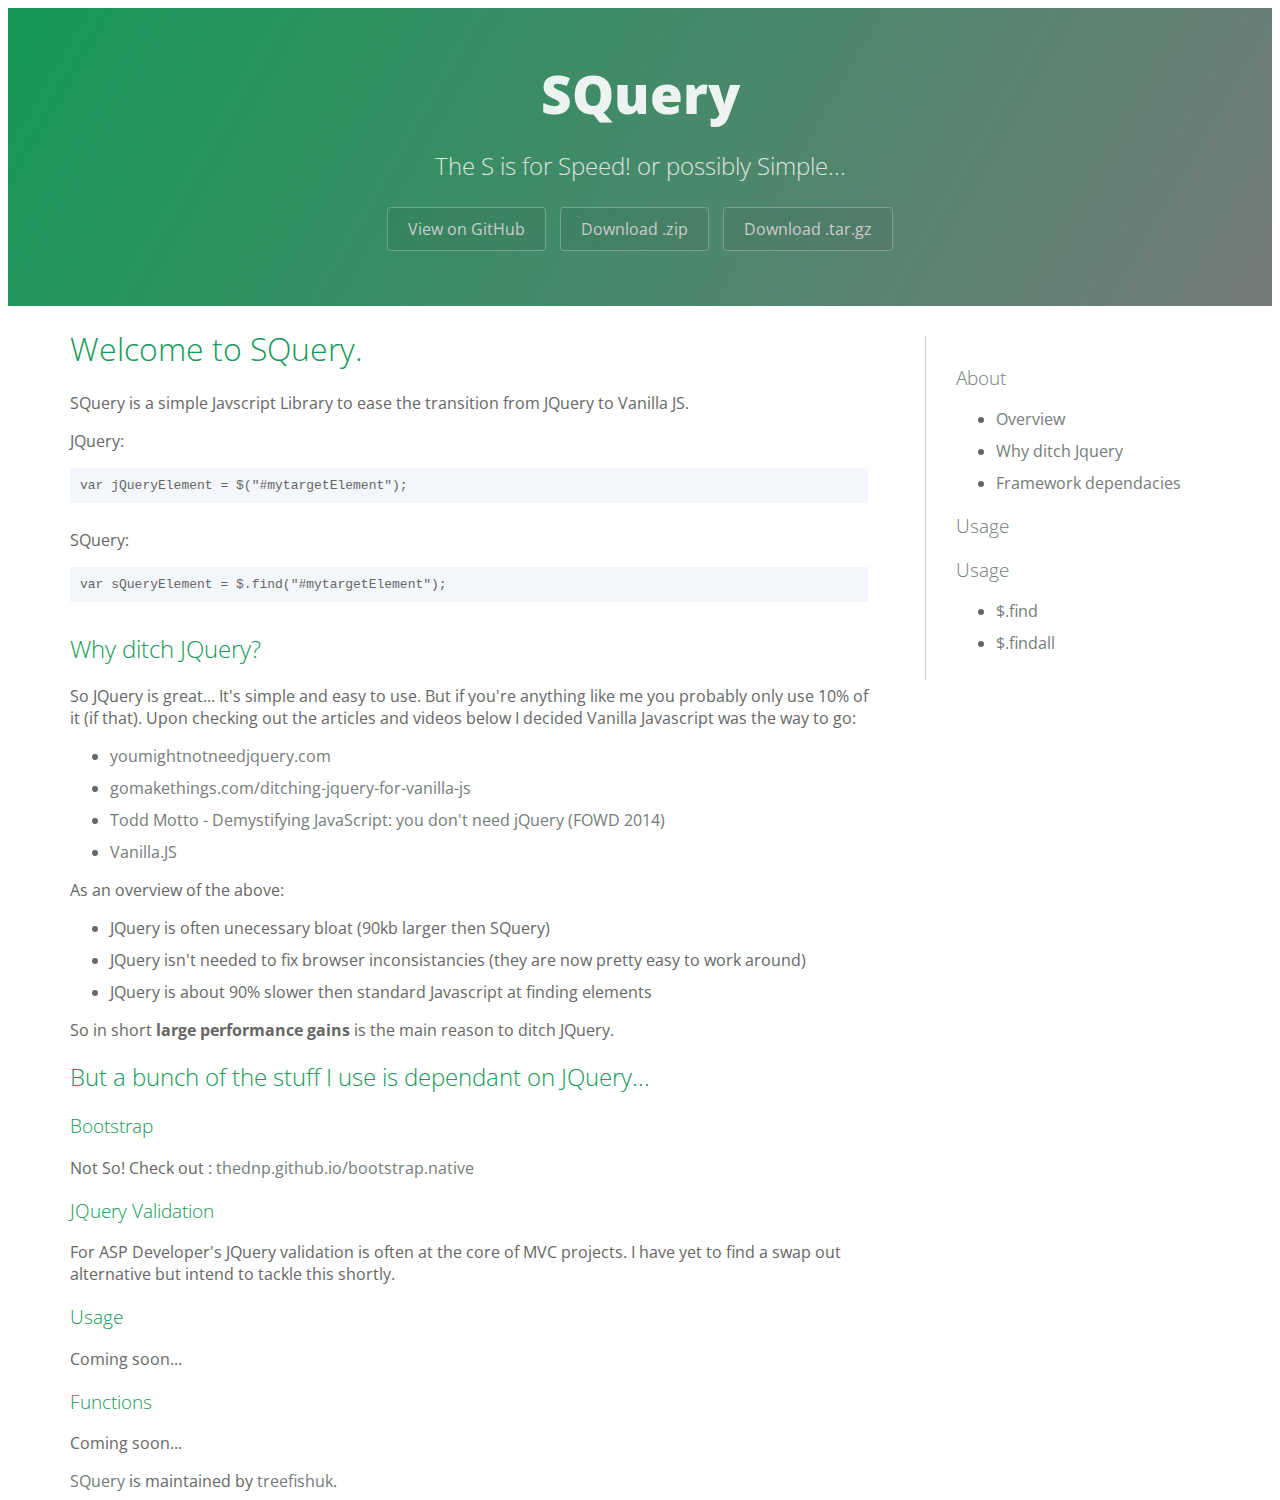
==== index.html @ 5d55e7a5 "Sidebar" ====
﻿<!DOCTYPE html>
<html lang="en-us">
  <head>
    <meta charset="UTF-8">
    <title>SQuery by treefishuk</title>
    <meta name="viewport" content="width=device-width, initial-scale=1">
    <link rel="stylesheet" type="text/css" href="stylesheets/normalize.css" media="screen">
    <link href='https://fonts.googleapis.com/css?family=Open+Sans:400,700' rel='stylesheet' type='text/css'>
    <link rel="stylesheet" type="text/css" href="stylesheets/stylesheet.css" media="screen">
    <link rel="stylesheet" type="text/css" href="stylesheets/github-light.css" media="screen">
  </head>
  <body>
    <header class="page-header">
      <h1 class="project-name">SQuery</h1>
      <h2 class="project-tagline">The S is for Speed! or possibly Simple... </h2>
      <a href="https://github.com/treefishuk/SQuery" class="btn">View on GitHub</a>
      <a href="https://github.com/treefishuk/SQuery/zipball/master" class="btn">Download .zip</a>
      <a href="https://github.com/treefishuk/SQuery/tarball/master" class="btn">Download .tar.gz</a>
    </header>

      <div class="container">

          <main class="left-section">


              <section>
                  <h1>
                      <a id="welcome-to-squery" class="anchor" href="#welcome-to-squery" aria-hidden="true"><span class="octicon octicon-link"></span></a>Welcome to SQuery.
                  </h1>
                  <p>SQuery is a simple Javscript Library to ease the transition from JQuery to Vanilla JS.</p>

                  <p>JQuery:</p>
                  <code>
                      var jQueryElement = $("#mytargetElement");
                  </code>

                  <p>SQuery:</p>

                  <code>
                      var sQueryElement = $.find("#mytargetElement");
                  </code>

                  <h2>
                      <a id="why-ditch-jquery" class="anchor" href="#why-ditch-jquery" aria-hidden="true"><span class="octicon octicon-link"></span></a>Why ditch JQuery?
                  </h2>
                  <p>So JQuery is great... It's simple and easy to use. But if you're anything like me you probably only use 10% of it (if that). Upon checking out the articles and videos below I decided Vanilla Javascript was the way to go: </p>
                  <ul>
                      <li><a href="http://youmightnotneedjquery.com">youmightnotneedjquery.com</a></li>
                      <li><a href="http://gomakethings.com/ditching-jquery-for-vanilla-js">gomakethings.com/ditching-jquery-for-vanilla-js</a></li>
                      <li><a href="https://www.youtube.com/watch?v=keyCg253S-o">Todd Motto - Demystifying JavaScript: you don't need jQuery (FOWD 2014)</a></li>
                      <li><a href="http://vanilla-js.com/">Vanilla.JS</a></li>
                  </ul>
                  <p>
                      As an overview of the above:

                      <ul>
                          <li>JQuery is often unecessary bloat (90kb larger then SQuery)</li>
                          <li>JQuery isn't needed to fix browser inconsistancies (they are now pretty easy to work around)</li>
                          <li>JQuery is about 90% slower then standard Javascript at finding elements</li>
                      </ul>

                  </p>
                  <p>So in short <b>large performance gains</b> is the main reason to ditch JQuery.</p>
                  <h2>
                      <a id="but-a-bunch-of-the-stuff-i-use-is-dependant-on-jquery" class="anchor" href="#but-a-bunch-of-the-stuff-i-use-is-dependant-on-jquery" aria-hidden="true"><span class="octicon octicon-link"></span></a>But a bunch of the stuff I use is dependant on JQuery...
                  </h2>
                  <h3>
                      <a id="bootstrap" class="anchor" href="#bootstrap" aria-hidden="true"><span class="octicon octicon-link"></span></a>Bootstrap
                  </h3>
                  <p>Not So! Check out : <a href="http://thednp.github.io/bootstrap.native/">thednp.github.io/bootstrap.native</a></p>
                  <h3>
                      <a id="JQueryValidation" class="anchor" href="#JQueryValidation" aria-hidden="true"><span class="octicon octicon-link"></span></a>JQuery Validation
                  </h3>
                  <p>For ASP Developer's JQuery validation is often at the core of MVC projects. I have yet to find a swap out alternative but intend to tackle this shortly.</p>

              </section>



              <section>


                  <h3>
                      <a id="usage" class="anchor" href="#usage" aria-hidden="true"><span class="octicon octicon-link"></span></a>Usage
                  </h3>
                  <p>Coming soon...</p>

                  <h3>
                      <a id="functions" class="anchor" href="#functions" aria-hidden="true"><span class="octicon octicon-link"></span></a>Functions
                  </h3>
                  <p>Coming soon...</p>

              </section>




          </main>

          <aside class="right-section">

              <h3><a href="#welcome-to-squery">About</a></h3>

              <ul>
                  <li><a href="#welcome-to-squery">Overview</a></li>
                  <li><a href="#why-ditch-jquery">Why ditch Jquery</a></li>
                  <li><a href="#but-a-bunch-of-the-stuff-i-use-is-dependant-on-jquery">Framework dependacies</a></li>

              </ul>

              

              <h3><a href="#usage">Usage</a></h3>

              <h3><a href="#functions">Usage</a></h3>

              <ul>
                  <li><a href="#JQueryValidation">$.find</a></li>
                  <li><a href="#JQueryValidation">$.findall</a></li>
              </ul>

              

             

          </aside>

          <footer class="site-footer">
              <span class="site-footer-owner"><a href="https://github.com/treefishuk/SQuery">SQuery</a> is maintained by <a href="https://github.com/treefishuk">treefishuk</a>.</span>
          </footer>
      </div>

  
  </body>
</html>
---- stylesheets/stylesheet.css ----
body{

      font-family: "Open Sans", "Helvetica Neue", Helvetica, Arial, sans-serif;
      color: #666;
}


*{

        box-sizing: border-box;

}

code{
        background-color: #f3f6fa;
    padding: 10px;
    margin-bottom: 10px;
    display: inline-block;
    width: 100%;
}

li{

    margin: 10px 0;
}

a{

      color: #747B7A;
      text-decoration: none;

}

a:hover{
      color: #4e5251;
}

h1, h2, h3{

    color: #159957;
    font-weight: 200;
}


.project-name{

    color: #fff;
    font-size: 3.3rem;
    margin: 0;
    opacity: 0.9;
    font-weight: 800;

}

.project-tagline {
        font-weight: 200;
        color: #eee;
        opacity: 0.9;

}


.page-header{


    background: #159957;
    text-align: center;
    color: #ccc;
    padding: 50px;
    background-image: linear-gradient(120deg, #159957, #747B7A);

}


.left-section{
    float: left;
    width: 70%;
    margin-right: 5%;

}

.right-section{
    float: left;
    width: 25%;
    padding: 10px 0 10px 30px;
    border-left: 1px solid #ccc;
    margin-top: 30px;

}

.site-footer{

    width: 100%;
    display: block;
    clear: both;

}

.btn {
    display: inline-block;
    text-align: center;
    cursor: pointer;
    -webkit-user-select: none;
    -moz-user-select: none;
    -ms-user-select: none;
    user-select: none;
    border: 1px solid #ccc;
    border-color: rgba(204, 204, 204, 0.4);
    border-radius: 4px;
    color: #ccc;
    text-decoration: none;
    padding: 10px 20px;
    margin: 5px;
    background: rgba(34, 34, 34, 0.08);
    -moz-transition: ease-in-out background 300ms, ease-in-out color 300ms, ease-in-out border 300ms;
    -o-transition: ease-in-out background 300ms, ease-in-out color 300ms, ease-in-out border 300ms;
    -webkit-transition: ease-in-out background 300ms, ease-in-out color 300ms, ease-in-out border 300ms;
    transition: ease-in-out background 300ms, ease-in-out color 300ms, ease-in-out border 300ms;
}

.btn:hover{
    background: rgba(34, 34, 34, 0.22);
    color: #fff;

}



.container {
    padding-right: 15px;
    padding-left: 15px;
    margin-right: auto;
    margin-left: auto;
}

@media (min-width: 768px){
.container {
    width: 750px;
}

}

@media (min-width: 992px){
.container {
    width: 970px;
}
}

@media (min-width: 1200px){
.container {
    width: 1170px;
}
}
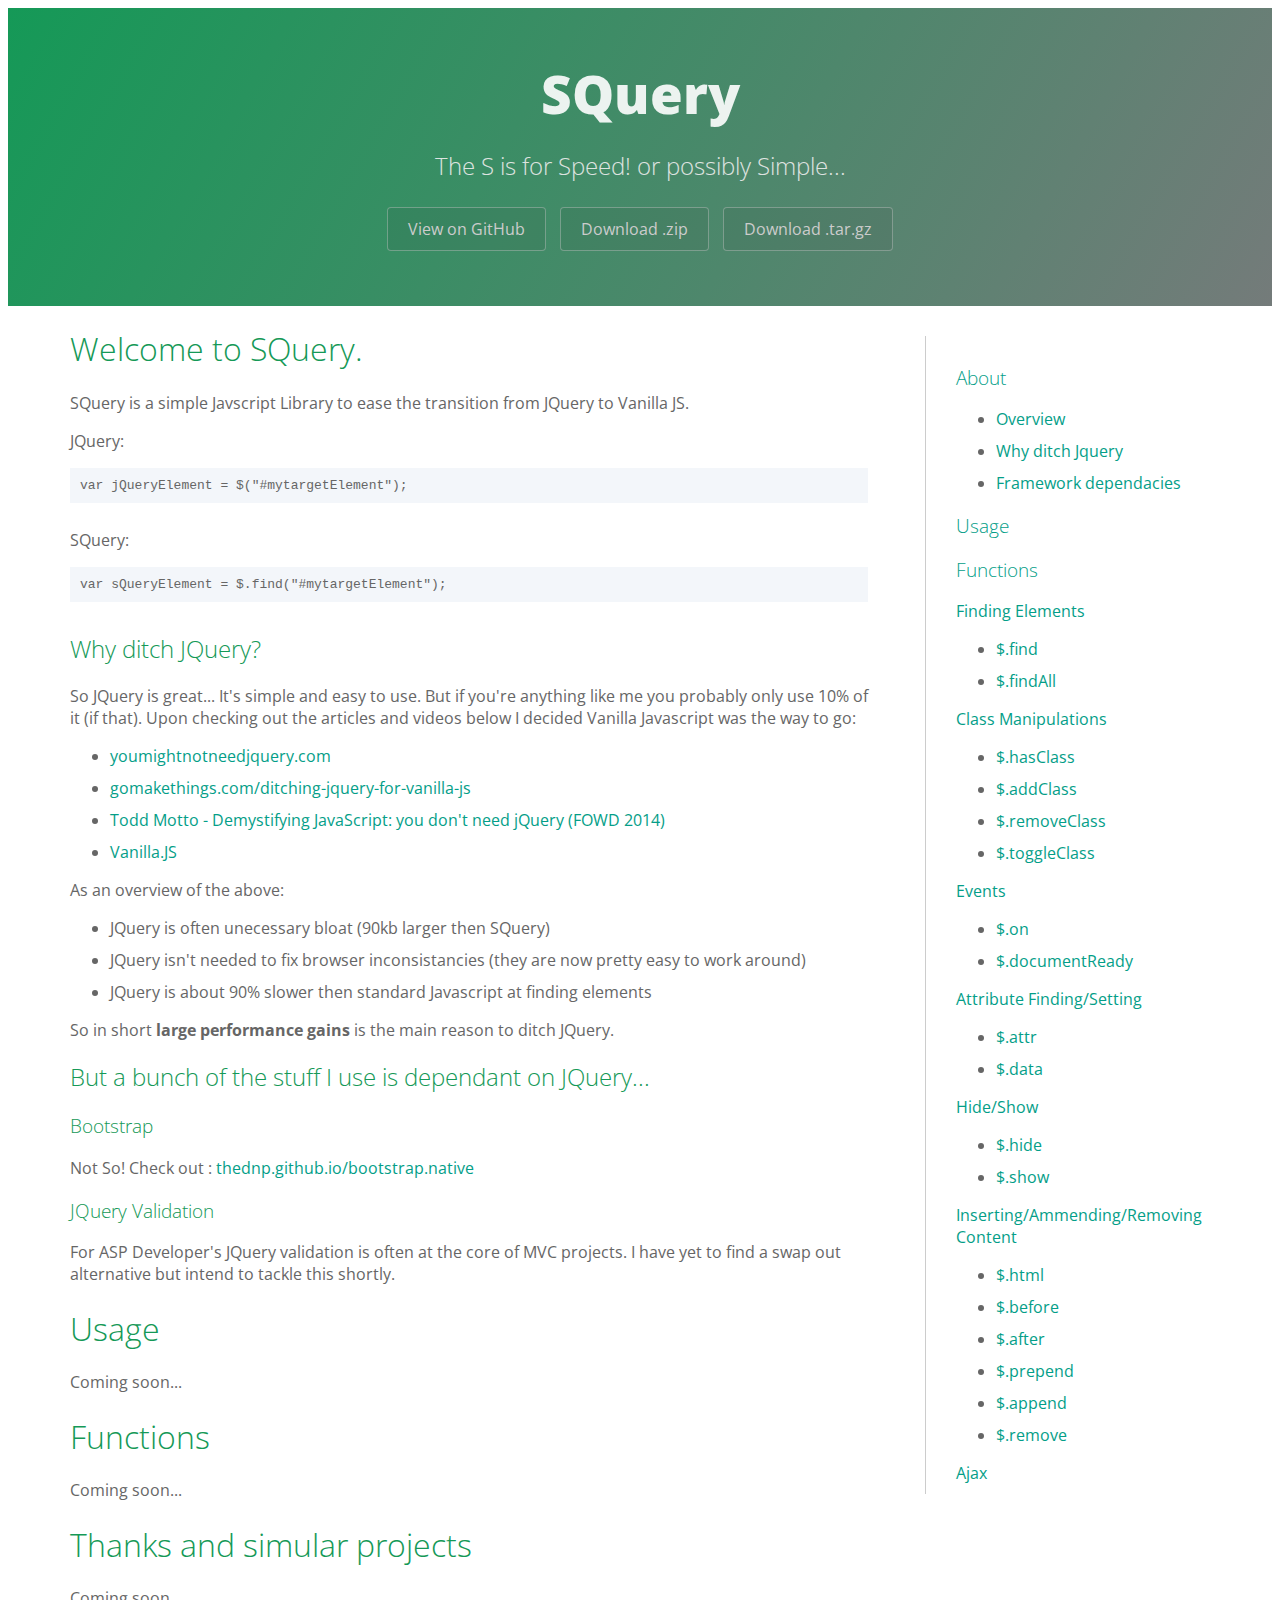
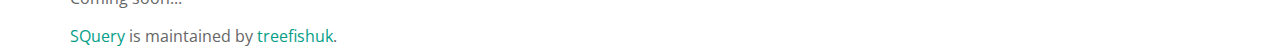
==== commit ea4dee4b: "Lunchtime work" ====
--- a/index.html
+++ b/index.html
@@ -1,6 +1,6 @@
 ﻿<!DOCTYPE html>
 <html lang="en-us">
-  <head>
+<head>
     <meta charset="UTF-8">
     <title>SQuery by treefishuk</title>
     <meta name="viewport" content="width=device-width, initial-scale=1">
@@ -8,128 +8,178 @@
     <link href='https://fonts.googleapis.com/css?family=Open+Sans:400,700' rel='stylesheet' type='text/css'>
     <link rel="stylesheet" type="text/css" href="stylesheets/stylesheet.css" media="screen">
     <link rel="stylesheet" type="text/css" href="stylesheets/github-light.css" media="screen">
-  </head>
-  <body>
+</head>
+<body>
     <header class="page-header">
-      <h1 class="project-name">SQuery</h1>
-      <h2 class="project-tagline">The S is for Speed! or possibly Simple... </h2>
-      <a href="https://github.com/treefishuk/SQuery" class="btn">View on GitHub</a>
-      <a href="https://github.com/treefishuk/SQuery/zipball/master" class="btn">Download .zip</a>
-      <a href="https://github.com/treefishuk/SQuery/tarball/master" class="btn">Download .tar.gz</a>
+        <h1 class="project-name">SQuery</h1>
+        <h2 class="project-tagline">The S is for Speed! or possibly Simple... </h2>
+        <a href="https://github.com/treefishuk/SQuery" class="btn">View on GitHub</a>
+        <a href="https://github.com/treefishuk/SQuery/zipball/master" class="btn">Download .zip</a>
+        <a href="https://github.com/treefishuk/SQuery/tarball/master" class="btn">Download .tar.gz</a>
     </header>
 
-      <div class="container">
+    <div class="container">
 
-          <main class="left-section">
+        <main class="left-section">
 
 
-              <section>
-                  <h1>
-                      <a id="welcome-to-squery" class="anchor" href="#welcome-to-squery" aria-hidden="true"><span class="octicon octicon-link"></span></a>Welcome to SQuery.
-                  </h1>
-                  <p>SQuery is a simple Javscript Library to ease the transition from JQuery to Vanilla JS.</p>
+            <section>
+                <h1>
+                    <a id="welcome-to-squery" class="anchor" href="#welcome-to-squery" aria-hidden="true"><span class="octicon octicon-link"></span></a>Welcome to SQuery.
+                </h1>
+                <p>SQuery is a simple Javscript Library to ease the transition from JQuery to Vanilla JS.</p>
 
-                  <p>JQuery:</p>
-                  <code>
-                      var jQueryElement = $("#mytargetElement");
-                  </code>
+                <p>JQuery:</p>
+                <code>
+                    var jQueryElement = $("#mytargetElement");
+                </code>
 
-                  <p>SQuery:</p>
+                <p>SQuery:</p>
 
-                  <code>
-                      var sQueryElement = $.find("#mytargetElement");
-                  </code>
+                <code>
+                    var sQueryElement = $.find("#mytargetElement");
+                </code>
 
-                  <h2>
-                      <a id="why-ditch-jquery" class="anchor" href="#why-ditch-jquery" aria-hidden="true"><span class="octicon octicon-link"></span></a>Why ditch JQuery?
-                  </h2>
-                  <p>So JQuery is great... It's simple and easy to use. But if you're anything like me you probably only use 10% of it (if that). Upon checking out the articles and videos below I decided Vanilla Javascript was the way to go: </p>
-                  <ul>
-                      <li><a href="http://youmightnotneedjquery.com">youmightnotneedjquery.com</a></li>
-                      <li><a href="http://gomakethings.com/ditching-jquery-for-vanilla-js">gomakethings.com/ditching-jquery-for-vanilla-js</a></li>
-                      <li><a href="https://www.youtube.com/watch?v=keyCg253S-o">Todd Motto - Demystifying JavaScript: you don't need jQuery (FOWD 2014)</a></li>
-                      <li><a href="http://vanilla-js.com/">Vanilla.JS</a></li>
-                  </ul>
-                  <p>
-                      As an overview of the above:
+                <h2>
+                    <a id="why-ditch-jquery" class="anchor" href="#why-ditch-jquery" aria-hidden="true"><span class="octicon octicon-link"></span></a>Why ditch JQuery?
+                </h2>
+                <p>So JQuery is great... It's simple and easy to use. But if you're anything like me you probably only use 10% of it (if that). Upon checking out the articles and videos below I decided Vanilla Javascript was the way to go: </p>
+                <ul>
+                    <li><a href="http://youmightnotneedjquery.com">youmightnotneedjquery.com</a></li>
+                    <li><a href="http://gomakethings.com/ditching-jquery-for-vanilla-js">gomakethings.com/ditching-jquery-for-vanilla-js</a></li>
+                    <li><a href="https://www.youtube.com/watch?v=keyCg253S-o">Todd Motto - Demystifying JavaScript: you don't need jQuery (FOWD 2014)</a></li>
+                    <li><a href="http://vanilla-js.com/">Vanilla.JS</a></li>
+                </ul>
+                <p>
+                    As an overview of the above:
 
-                      <ul>
-                          <li>JQuery is often unecessary bloat (90kb larger then SQuery)</li>
-                          <li>JQuery isn't needed to fix browser inconsistancies (they are now pretty easy to work around)</li>
-                          <li>JQuery is about 90% slower then standard Javascript at finding elements</li>
-                      </ul>
+                    <ul>
+                        <li>JQuery is often unecessary bloat (90kb larger then SQuery)</li>
+                        <li>JQuery isn't needed to fix browser inconsistancies (they are now pretty easy to work around)</li>
+                        <li>JQuery is about 90% slower then standard Javascript at finding elements</li>
+                    </ul>
 
-                  </p>
-                  <p>So in short <b>large performance gains</b> is the main reason to ditch JQuery.</p>
-                  <h2>
-                      <a id="but-a-bunch-of-the-stuff-i-use-is-dependant-on-jquery" class="anchor" href="#but-a-bunch-of-the-stuff-i-use-is-dependant-on-jquery" aria-hidden="true"><span class="octicon octicon-link"></span></a>But a bunch of the stuff I use is dependant on JQuery...
-                  </h2>
-                  <h3>
-                      <a id="bootstrap" class="anchor" href="#bootstrap" aria-hidden="true"><span class="octicon octicon-link"></span></a>Bootstrap
-                  </h3>
-                  <p>Not So! Check out : <a href="http://thednp.github.io/bootstrap.native/">thednp.github.io/bootstrap.native</a></p>
-                  <h3>
-                      <a id="JQueryValidation" class="anchor" href="#JQueryValidation" aria-hidden="true"><span class="octicon octicon-link"></span></a>JQuery Validation
-                  </h3>
-                  <p>For ASP Developer's JQuery validation is often at the core of MVC projects. I have yet to find a swap out alternative but intend to tackle this shortly.</p>
+                </p>
+                <p>So in short <b>large performance gains</b> is the main reason to ditch JQuery.</p>
+                <h2>
+                    <a id="but-a-bunch-of-the-stuff-i-use-is-dependant-on-jquery" class="anchor" href="#but-a-bunch-of-the-stuff-i-use-is-dependant-on-jquery" aria-hidden="true"><span class="octicon octicon-link"></span></a>But a bunch of the stuff I use is dependant on JQuery...
+                </h2>
+                <h3>
+                    <a id="bootstrap" class="anchor" href="#bootstrap" aria-hidden="true"><span class="octicon octicon-link"></span></a>Bootstrap
+                </h3>
+                <p>Not So! Check out : <a href="http://thednp.github.io/bootstrap.native/">thednp.github.io/bootstrap.native</a></p>
+                <h3>
+                    <a id="JQueryValidation" class="anchor" href="#JQueryValidation" aria-hidden="true"><span class="octicon octicon-link"></span></a>JQuery Validation
+                </h3>
+                <p>For ASP Developer's JQuery validation is often at the core of MVC projects. I have yet to find a swap out alternative but intend to tackle this shortly.</p>
 
-              </section>
+            </section>
 
+            <section>
+                <h1>
+                    <a id="usage" class="anchor" href="#usage" aria-hidden="true"><span class="octicon octicon-link"></span></a>Usage
+                </h1>
+                <p>Coming soon...</p>
+            </section>
 
+            <section>
+                <h1>
+                    <a id="functions" class="anchor" href="#functions" aria-hidden="true"><span class="octicon octicon-link"></span></a>Functions
+                </h1>
+                <p>Coming soon...</p>
+            </section>
 
-              <section>
-
-
-                  <h3>
-                      <a id="usage" class="anchor" href="#usage" aria-hidden="true"><span class="octicon octicon-link"></span></a>Usage
-                  </h3>
-                  <p>Coming soon...</p>
-
-                  <h3>
-                      <a id="functions" class="anchor" href="#functions" aria-hidden="true"><span class="octicon octicon-link"></span></a>Functions
-                  </h3>
-                  <p>Coming soon...</p>
-
-              </section>
+            <section>
+                <h1>
+                    <a id="thanks" class="anchor" href="#functions" aria-hidden="true"><span class="octicon octicon-link"></span></a>Thanks and simular projects
+                </h1>
+                <p>Coming soon...</p>
+            </section>
 
 
 
 
-          </main>
+        </main>
 
-          <aside class="right-section">
+        <aside class="right-section">
 
-              <h3><a href="#welcome-to-squery">About</a></h3>
+            <h3><a href="#welcome-to-squery">About</a></h3>
 
-              <ul>
-                  <li><a href="#welcome-to-squery">Overview</a></li>
-                  <li><a href="#why-ditch-jquery">Why ditch Jquery</a></li>
-                  <li><a href="#but-a-bunch-of-the-stuff-i-use-is-dependant-on-jquery">Framework dependacies</a></li>
+            <ul>
+                <li><a href="#welcome-to-squery">Overview</a></li>
+                <li><a href="#why-ditch-jquery">Why ditch Jquery</a></li>
+                <li><a href="#but-a-bunch-of-the-stuff-i-use-is-dependant-on-jquery">Framework dependacies</a></li>
 
-              </ul>
+            </ul>
 
-              
 
-              <h3><a href="#usage">Usage</a></h3>
+            <h3><a href="#usage">Usage</a></h3>
 
-              <h3><a href="#functions">Usage</a></h3>
+            <h3><a href="#functions">Functions</a></h3>
 
-              <ul>
-                  <li><a href="#JQueryValidation">$.find</a></li>
-                  <li><a href="#JQueryValidation">$.findall</a></li>
-              </ul>
 
-              
+            <a href="#findingElements">Finding Elements </a>
 
-             
+            <ul>
+                <li><a href="#JQueryValidation">$.find</a></li>
+                <li><a href="#JQueryValidation">$.findAll</a></li>
+            </ul>
 
-          </aside>
+            <a href="#classManipulations">Class Manipulations </a>
 
-          <footer class="site-footer">
-              <span class="site-footer-owner"><a href="https://github.com/treefishuk/SQuery">SQuery</a> is maintained by <a href="https://github.com/treefishuk">treefishuk</a>.</span>
-          </footer>
-      </div>
+            <ul>
+                <li><a href="#JQueryValidation">$.hasClass</a></li>
+                <li><a href="#JQueryValidation">$.addClass</a></li>
+                <li><a href="#JQueryValidation">$.removeClass</a></li>
+                <li><a href="#JQueryValidation">$.toggleClass</a></li>
 
-  
-  </body>
+            </ul>
+
+            <a href="#events">Events </a>
+            <ul>
+                <li><a href="#JQueryValidation">$.on</a></li>
+                <li><a href="#JQueryValidation">$.documentReady</a></li>
+
+            </ul>
+
+            <a href="#classManipulations">Attribute Finding/Setting </a>
+
+            <ul>
+                <li><a href="#JQueryValidation">$.attr</a></li>
+                <li><a href="#JQueryValidation">$.data</a></li>
+            </ul>
+
+            <a href="#classManipulations">Hide/Show </a>
+
+            <ul>
+                <li><a href="#JQueryValidation">$.hide</a></li>
+                <li><a href="#JQueryValidation">$.show</a></li>
+            </ul>
+
+
+            <a href="#classManipulations">Inserting/Ammending/Removing Content </a>
+
+            <ul>
+                <li><a href="#JQueryValidation">$.html</a></li>
+                <li><a href="#JQueryValidation">$.before</a></li>
+                <li><a href="#JQueryValidation">$.after</a></li>
+                <li><a href="#JQueryValidation">$.prepend</a></li>
+                <li><a href="#JQueryValidation">$.append</a></li>
+                <li><a href="#JQueryValidation">$.remove</a></li>
+
+            </ul>
+
+            <a href="#classManipulations">Ajax </a>
+
+
+
+        </aside>
+
+        <footer class="site-footer">
+            <span class="site-footer-owner"><a href="https://github.com/treefishuk/SQuery">SQuery</a> is maintained by <a href="https://github.com/treefishuk">treefishuk</a>.</span>
+        </footer>
+    </div>
+
+
+</body>
 </html>
--- a/stylesheets/stylesheet.css
+++ b/stylesheets/stylesheet.css
@@ -28,7 +28,7 @@
 
 a{
 
-      color: #747B7A;
+      color: #049E88;
       text-decoration: none;
 
 }
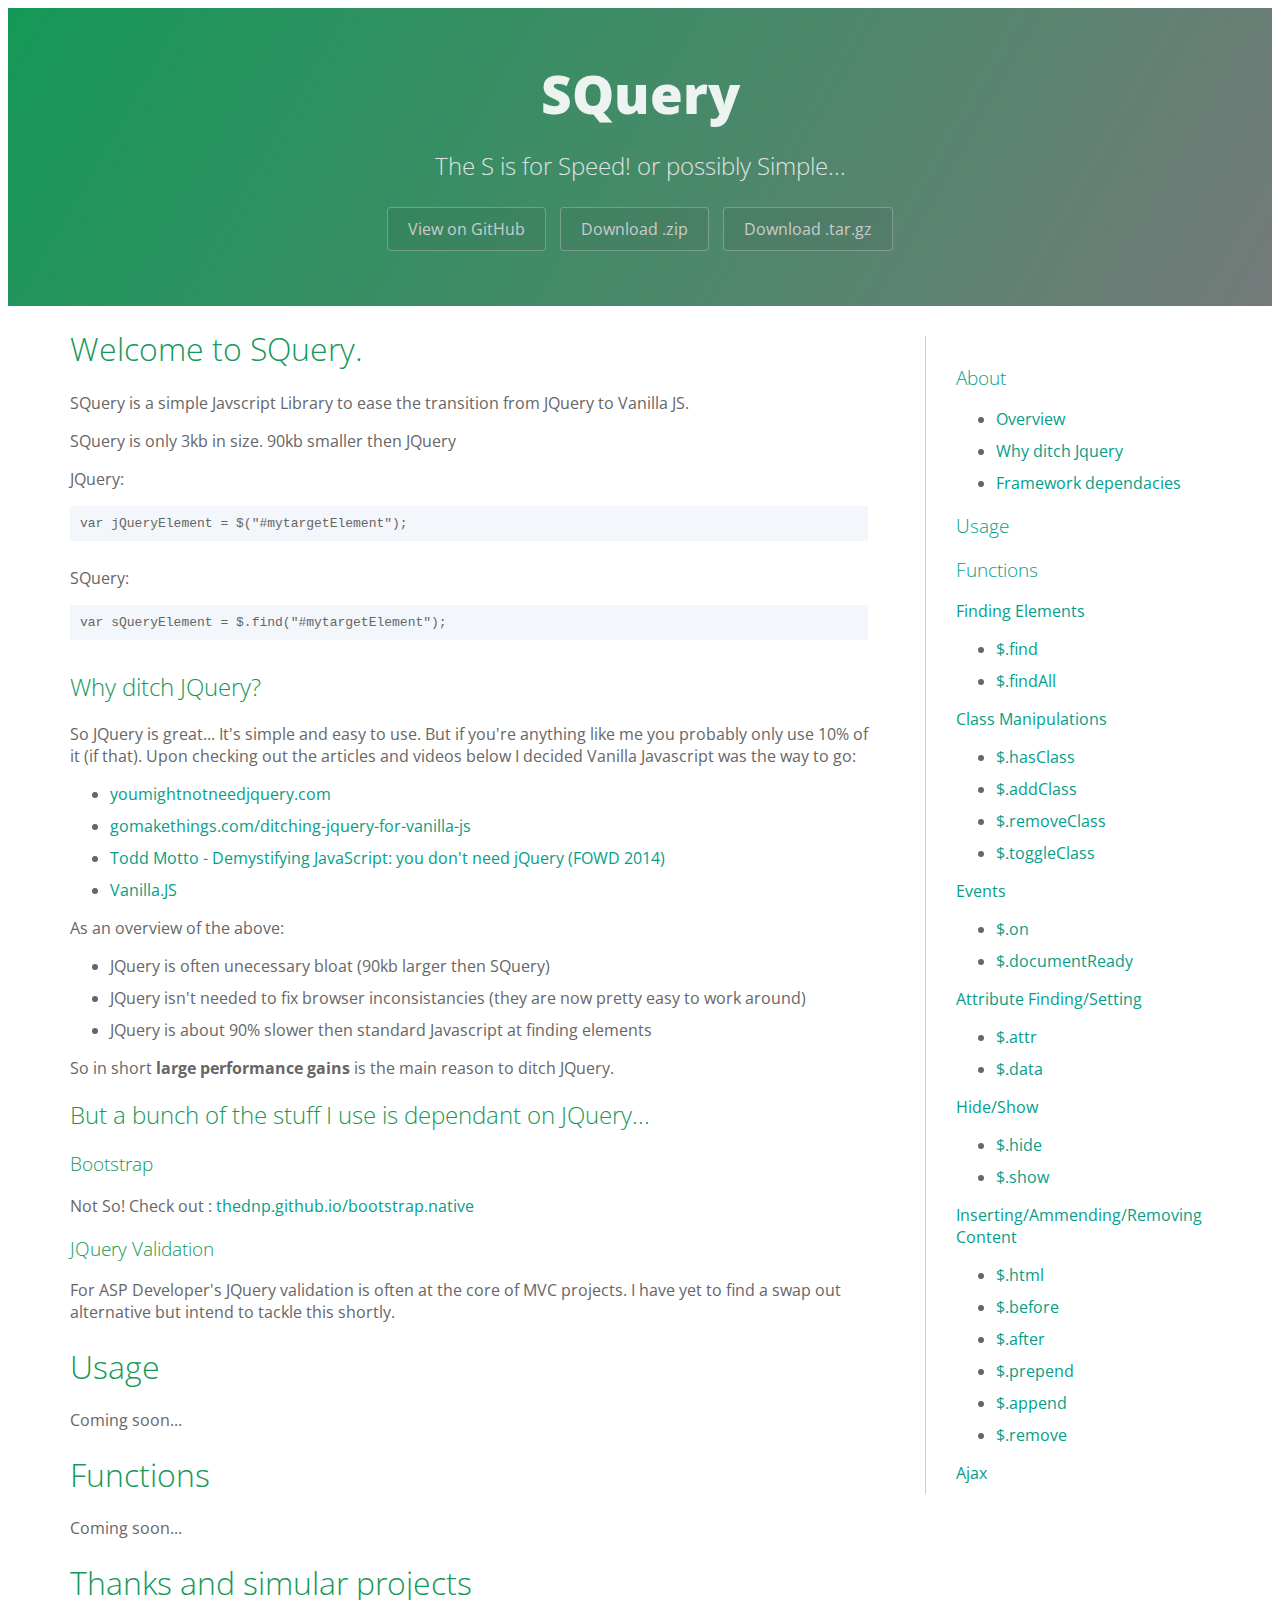
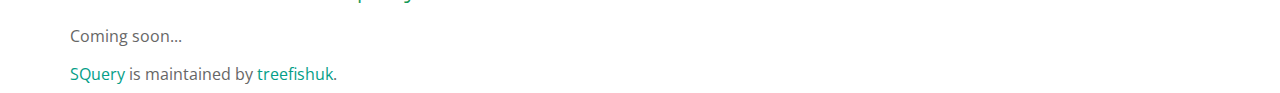
==== commit 4ad07d23: "#" ====
--- a/index.html
+++ b/index.html
@@ -28,6 +28,7 @@
                     <a id="welcome-to-squery" class="anchor" href="#welcome-to-squery" aria-hidden="true"><span class="octicon octicon-link"></span></a>Welcome to SQuery.
                 </h1>
                 <p>SQuery is a simple Javscript Library to ease the transition from JQuery to Vanilla JS.</p>
+                <p>SQuery is only 3kb in size. 90kb smaller then JQuery</p>
 
                 <p>JQuery:</p>
                 <code>
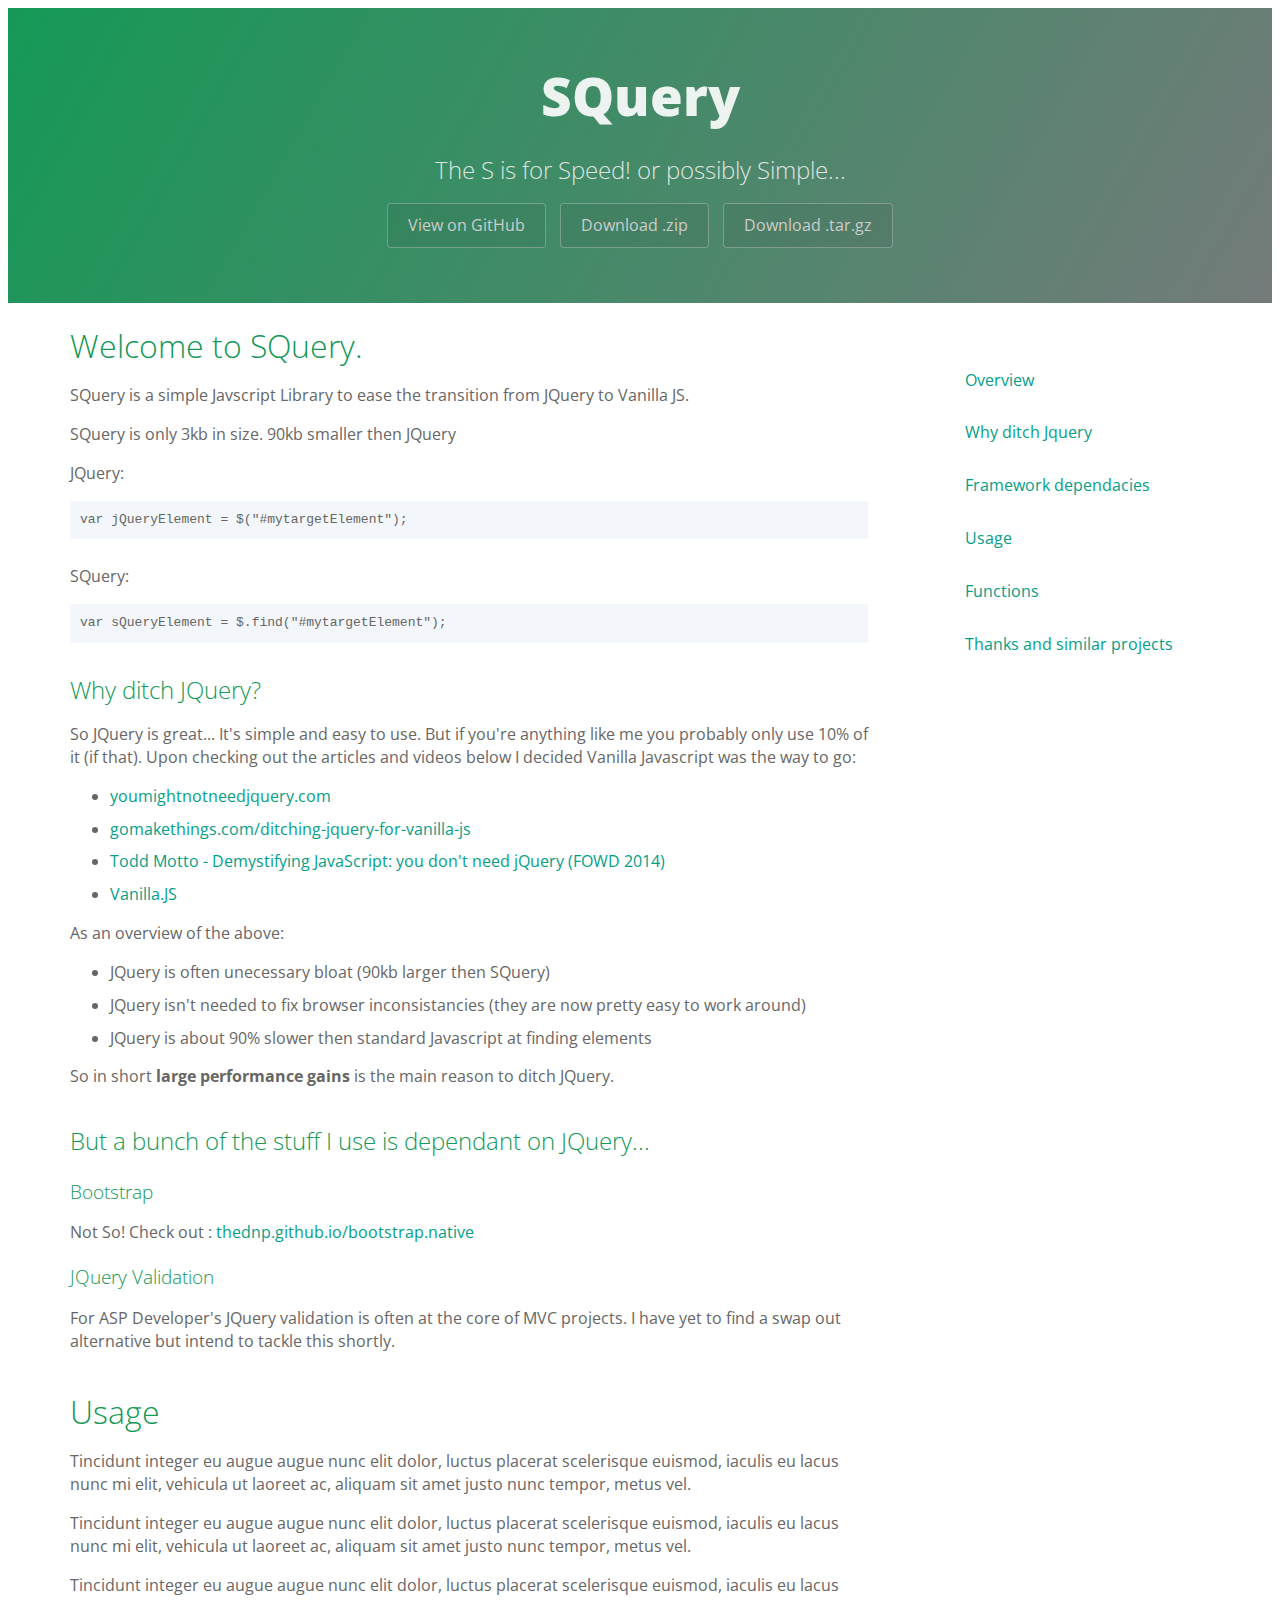
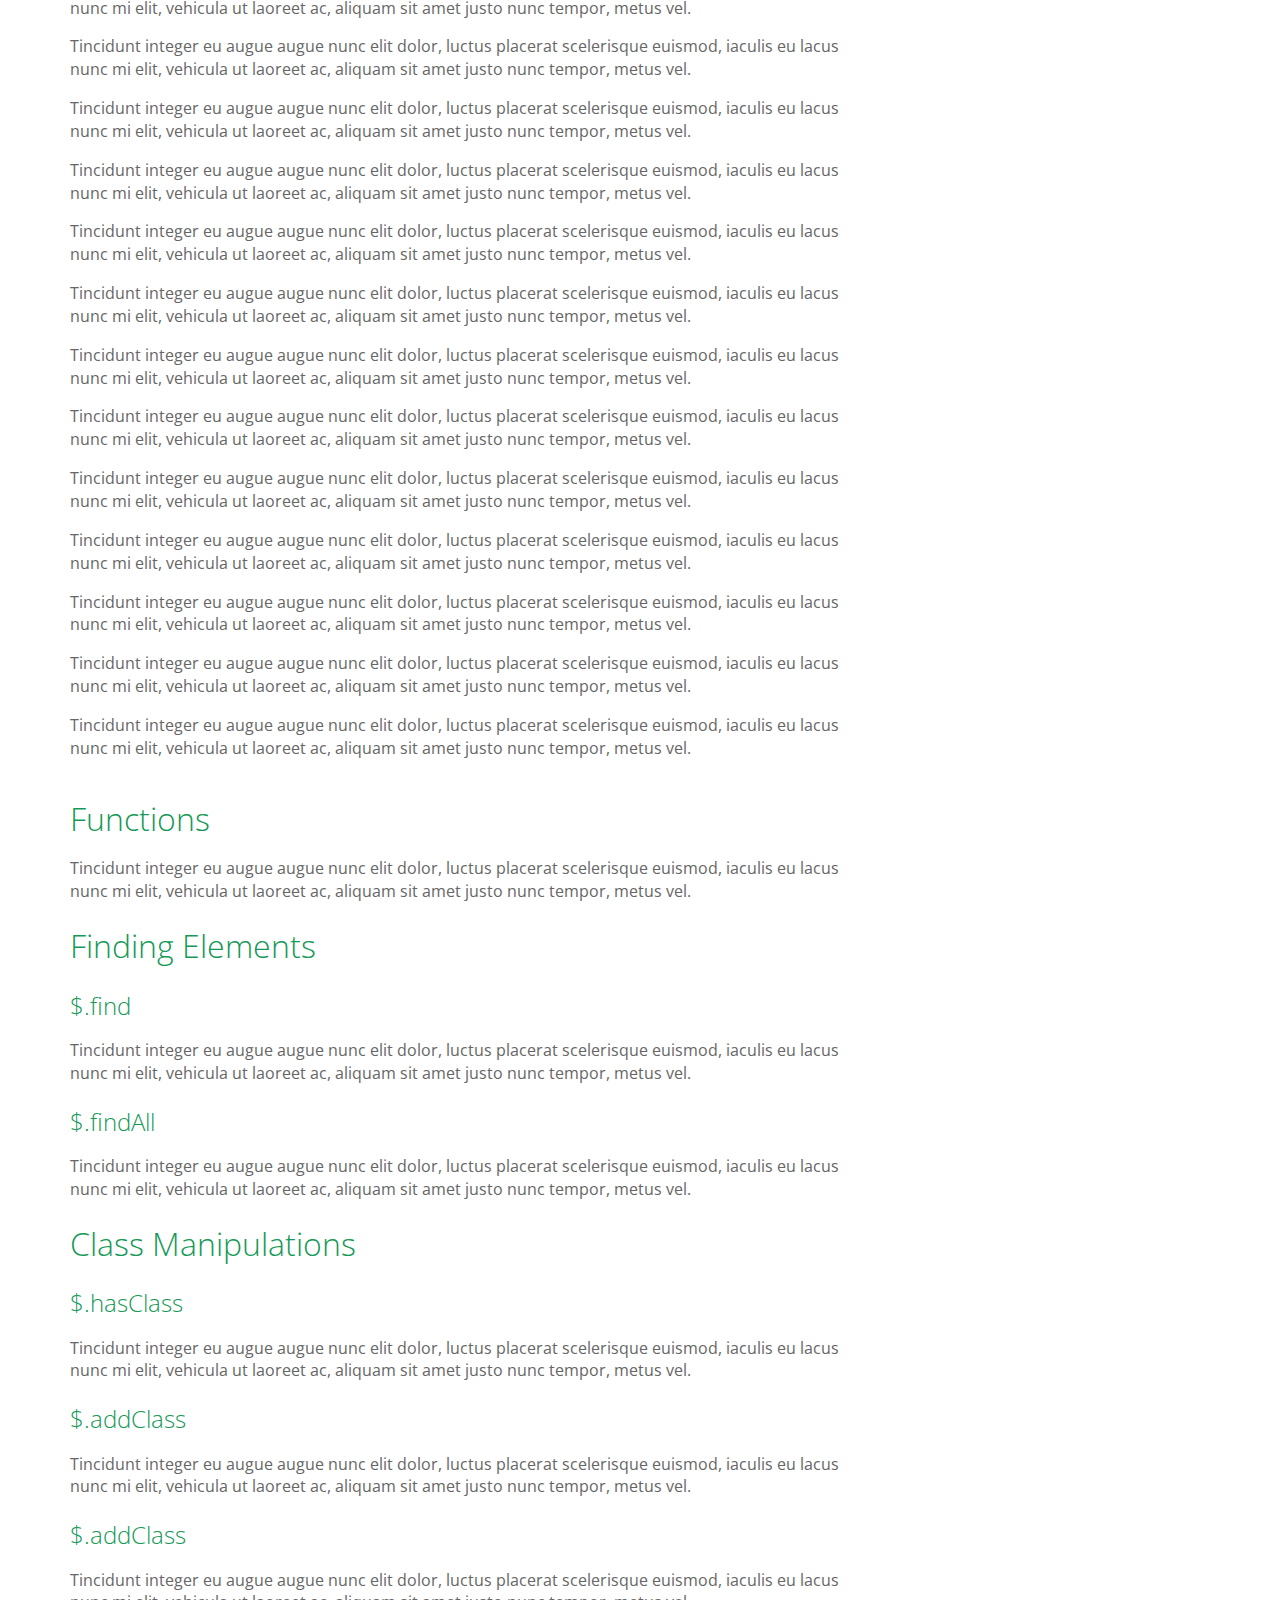
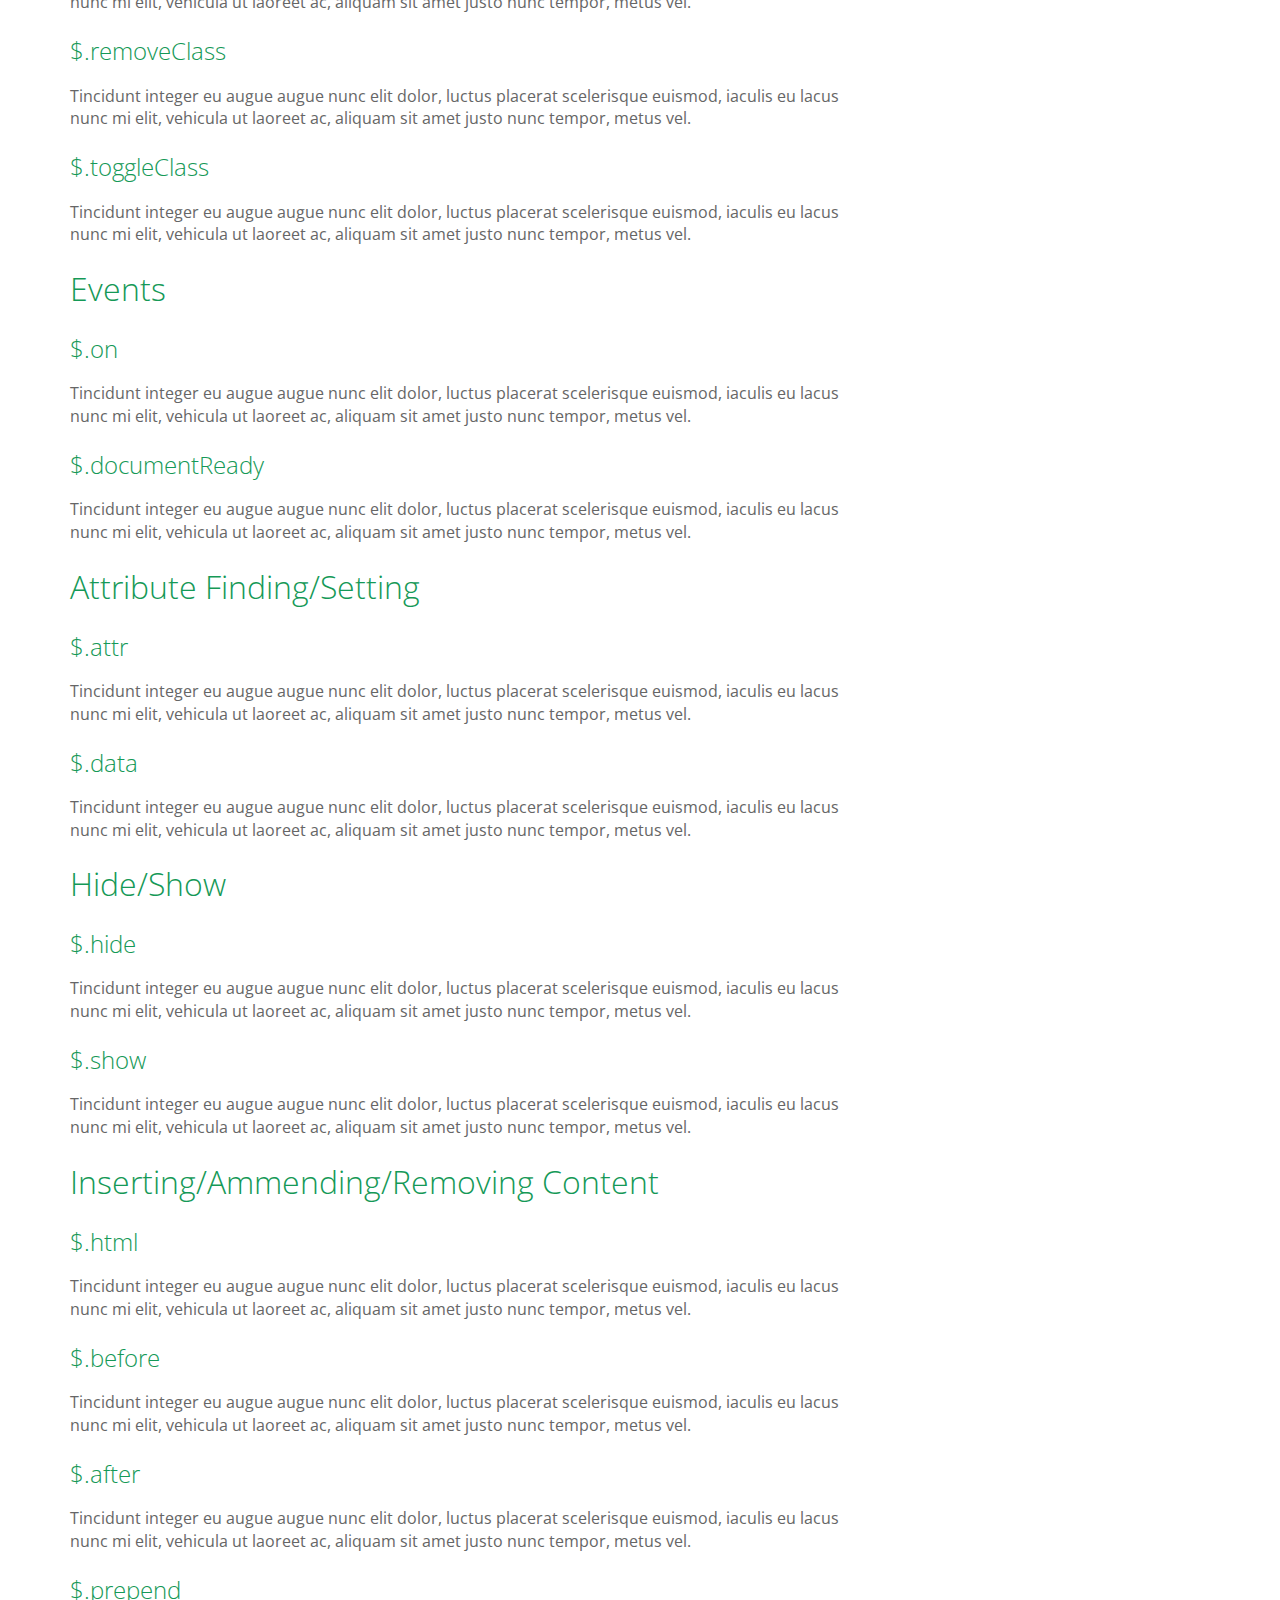
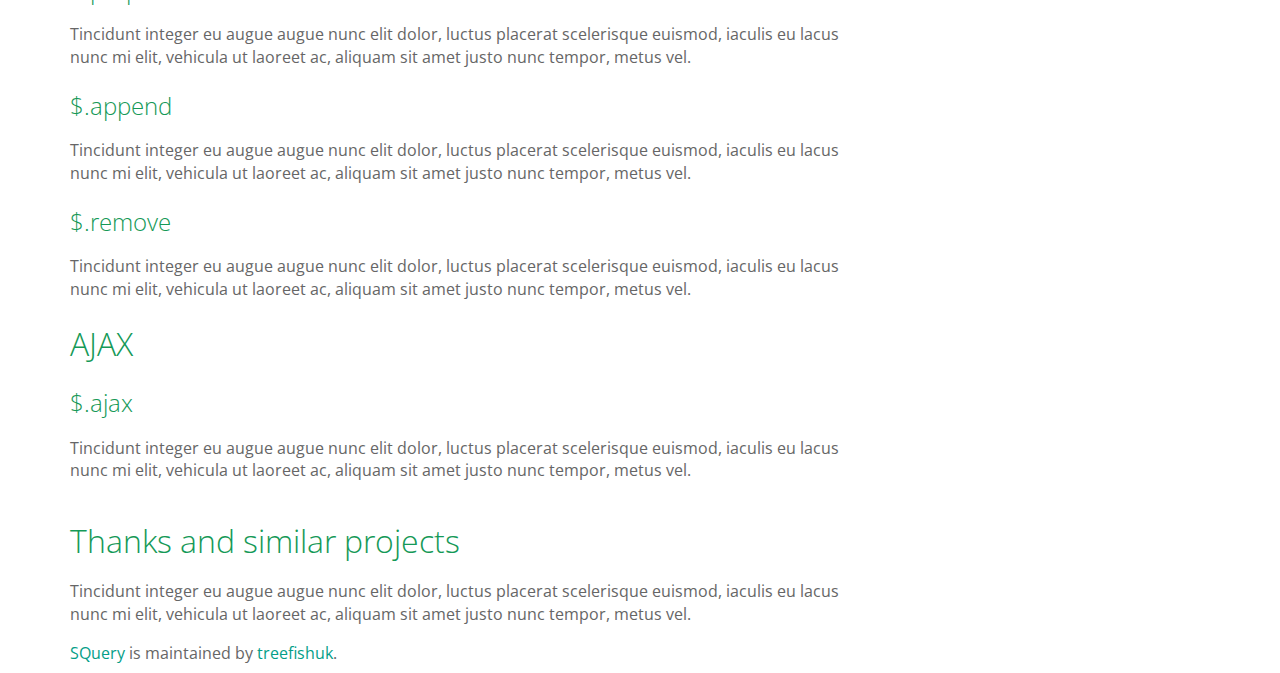
==== commit d7530ee0: "Docs work" ====
--- a/index.html
+++ b/index.html
@@ -20,12 +20,12 @@
 
     <div class="container">
 
-        <main class="left-section">
-
-
-            <section>
+        <main class="left-section" id="main" data-spy="scroll" data-target="#mainNav">
+
+
+            <section id="welcome-to-squery">
                 <h1>
-                    <a id="welcome-to-squery" class="anchor" href="#welcome-to-squery" aria-hidden="true"><span class="octicon octicon-link"></span></a>Welcome to SQuery.
+                    <a class="anchor" href="#welcome-to-squery" aria-hidden="true"><span class="octicon octicon-link"></span></a>Welcome to SQuery.
                 </h1>
                 <p>SQuery is a simple Javscript Library to ease the transition from JQuery to Vanilla JS.</p>
                 <p>SQuery is only 3kb in size. 90kb smaller then JQuery</p>
@@ -40,9 +40,11 @@
                 <code>
                     var sQueryElement = $.find("#mytargetElement");
                 </code>
-
+            </section>
+
+            <section id="why-ditch-jquery">
                 <h2>
-                    <a id="why-ditch-jquery" class="anchor" href="#why-ditch-jquery" aria-hidden="true"><span class="octicon octicon-link"></span></a>Why ditch JQuery?
+                    Why ditch JQuery?
                 </h2>
                 <p>So JQuery is great... It's simple and easy to use. But if you're anything like me you probably only use 10% of it (if that). Upon checking out the articles and videos below I decided Vanilla Javascript was the way to go: </p>
                 <ul>
@@ -62,8 +64,11 @@
 
                 </p>
                 <p>So in short <b>large performance gains</b> is the main reason to ditch JQuery.</p>
+            </section>
+
+            <section id="but-a-bunch-of-the-stuff-i-use-is-dependant-on-jquery">
                 <h2>
-                    <a id="but-a-bunch-of-the-stuff-i-use-is-dependant-on-jquery" class="anchor" href="#but-a-bunch-of-the-stuff-i-use-is-dependant-on-jquery" aria-hidden="true"><span class="octicon octicon-link"></span></a>But a bunch of the stuff I use is dependant on JQuery...
+                    But a bunch of the stuff I use is dependant on JQuery...
                 </h2>
                 <h3>
                     <a id="bootstrap" class="anchor" href="#bootstrap" aria-hidden="true"><span class="octicon octicon-link"></span></a>Bootstrap
@@ -73,29 +78,246 @@
                     <a id="JQueryValidation" class="anchor" href="#JQueryValidation" aria-hidden="true"><span class="octicon octicon-link"></span></a>JQuery Validation
                 </h3>
                 <p>For ASP Developer's JQuery validation is often at the core of MVC projects. I have yet to find a swap out alternative but intend to tackle this shortly.</p>
+            </section>
+
+            <section id="usage">
+                <h1>
+                    Usage
+                </h1>
+                <p>
+                    Tincidunt integer eu augue augue nunc elit dolor, luctus placerat scelerisque euismod, iaculis eu lacus nunc mi elit, vehicula ut laoreet ac, aliquam sit amet justo nunc tempor, metus vel.
+                </p>
+                <p>
+                    Tincidunt integer eu augue augue nunc elit dolor, luctus placerat scelerisque euismod, iaculis eu lacus nunc mi elit, vehicula ut laoreet ac, aliquam sit amet justo nunc tempor, metus vel.
+                </p>
+                <p>
+                    Tincidunt integer eu augue augue nunc elit dolor, luctus placerat scelerisque euismod, iaculis eu lacus nunc mi elit, vehicula ut laoreet ac, aliquam sit amet justo nunc tempor, metus vel.
+                </p>
+                <p>
+                    Tincidunt integer eu augue augue nunc elit dolor, luctus placerat scelerisque euismod, iaculis eu lacus nunc mi elit, vehicula ut laoreet ac, aliquam sit amet justo nunc tempor, metus vel.
+                </p>
+                <p>
+                    Tincidunt integer eu augue augue nunc elit dolor, luctus placerat scelerisque euismod, iaculis eu lacus nunc mi elit, vehicula ut laoreet ac, aliquam sit amet justo nunc tempor, metus vel.
+                </p>
+                <p>
+                    Tincidunt integer eu augue augue nunc elit dolor, luctus placerat scelerisque euismod, iaculis eu lacus nunc mi elit, vehicula ut laoreet ac, aliquam sit amet justo nunc tempor, metus vel.
+                </p>
+                <p>
+                    Tincidunt integer eu augue augue nunc elit dolor, luctus placerat scelerisque euismod, iaculis eu lacus nunc mi elit, vehicula ut laoreet ac, aliquam sit amet justo nunc tempor, metus vel.
+                </p>
+                <p>
+                    Tincidunt integer eu augue augue nunc elit dolor, luctus placerat scelerisque euismod, iaculis eu lacus nunc mi elit, vehicula ut laoreet ac, aliquam sit amet justo nunc tempor, metus vel.
+                </p>
+                <p>
+                    Tincidunt integer eu augue augue nunc elit dolor, luctus placerat scelerisque euismod, iaculis eu lacus nunc mi elit, vehicula ut laoreet ac, aliquam sit amet justo nunc tempor, metus vel.
+                </p>
+                <p>
+                    Tincidunt integer eu augue augue nunc elit dolor, luctus placerat scelerisque euismod, iaculis eu lacus nunc mi elit, vehicula ut laoreet ac, aliquam sit amet justo nunc tempor, metus vel.
+                </p>
+                <p>
+                    Tincidunt integer eu augue augue nunc elit dolor, luctus placerat scelerisque euismod, iaculis eu lacus nunc mi elit, vehicula ut laoreet ac, aliquam sit amet justo nunc tempor, metus vel.
+                </p>
+                <p>
+                    Tincidunt integer eu augue augue nunc elit dolor, luctus placerat scelerisque euismod, iaculis eu lacus nunc mi elit, vehicula ut laoreet ac, aliquam sit amet justo nunc tempor, metus vel.
+                </p>
+                <p>
+                    Tincidunt integer eu augue augue nunc elit dolor, luctus placerat scelerisque euismod, iaculis eu lacus nunc mi elit, vehicula ut laoreet ac, aliquam sit amet justo nunc tempor, metus vel.
+                </p>
+                <p>
+                    Tincidunt integer eu augue augue nunc elit dolor, luctus placerat scelerisque euismod, iaculis eu lacus nunc mi elit, vehicula ut laoreet ac, aliquam sit amet justo nunc tempor, metus vel.
+                </p>
+                <p>
+                    Tincidunt integer eu augue augue nunc elit dolor, luctus placerat scelerisque euismod, iaculis eu lacus nunc mi elit, vehicula ut laoreet ac, aliquam sit amet justo nunc tempor, metus vel.
+                </p>
+            </section>
+
+            <section id="functions">
+                <h1>
+                    Functions
+                </h1>
+                <p>
+                    Tincidunt integer eu augue augue nunc elit dolor, luctus placerat scelerisque euismod, iaculis eu lacus nunc mi elit, vehicula ut laoreet ac, aliquam sit amet justo nunc tempor, metus vel.
+                </p>
+
+
+                <section id="findingElements">
+                    <h1>Finding Elements</h1>
+                    <section id="find">
+                        <h2>$.find</h2>
+                        <p>
+                            Tincidunt integer eu augue augue nunc elit dolor, luctus placerat scelerisque euismod, iaculis eu lacus nunc mi elit, vehicula ut laoreet ac, aliquam sit amet justo nunc tempor, metus vel.
+                        </p>
+                    </section>
+                    <section id="findAll">
+
+                        <h2>$.findAll</h2>
+                        <p>
+                            Tincidunt integer eu augue augue nunc elit dolor, luctus placerat scelerisque euismod, iaculis eu lacus nunc mi elit, vehicula ut laoreet ac, aliquam sit amet justo nunc tempor, metus vel.
+                        </p>
+                    </section>
+                </section>
+
+
+                <section id="classManipulations">
+                    <h1>Class Manipulations</h1>
+                    <section id="hasClass">
+                        <h2>$.hasClass</h2>
+                        <p>
+                            Tincidunt integer eu augue augue nunc elit dolor, luctus placerat scelerisque euismod, iaculis eu lacus nunc mi elit, vehicula ut laoreet ac, aliquam sit amet justo nunc tempor, metus vel.
+                        </p>
+                    </section>
+                    <section id="addClass">
+
+                        <h2>$.addClass</h2>
+                        <p>
+                            Tincidunt integer eu augue augue nunc elit dolor, luctus placerat scelerisque euismod, iaculis eu lacus nunc mi elit, vehicula ut laoreet ac, aliquam sit amet justo nunc tempor, metus vel.
+                        </p>
+                    </section>
+                    <section id="addClass">
+
+                        <h2>$.addClass</h2>
+                        <p>
+                            Tincidunt integer eu augue augue nunc elit dolor, luctus placerat scelerisque euismod, iaculis eu lacus nunc mi elit, vehicula ut laoreet ac, aliquam sit amet justo nunc tempor, metus vel.
+                        </p>
+                    </section>
+                    <section id="removeClass">
+
+                        <h2>$.removeClass</h2>
+                        <p>
+                            Tincidunt integer eu augue augue nunc elit dolor, luctus placerat scelerisque euismod, iaculis eu lacus nunc mi elit, vehicula ut laoreet ac, aliquam sit amet justo nunc tempor, metus vel.
+                        </p>
+                    </section>
+                    <section id="toggleClass">
+
+                        <h2>$.toggleClass</h2>
+                        <p>
+                            Tincidunt integer eu augue augue nunc elit dolor, luctus placerat scelerisque euismod, iaculis eu lacus nunc mi elit, vehicula ut laoreet ac, aliquam sit amet justo nunc tempor, metus vel.
+                        </p>
+                    </section>
+                </section>
+
+
+                <section id="events">
+                    <h1>Events</h1>
+                    <section id="on">
+                        <h2>$.on</h2>
+                        <p>
+                            Tincidunt integer eu augue augue nunc elit dolor, luctus placerat scelerisque euismod, iaculis eu lacus nunc mi elit, vehicula ut laoreet ac, aliquam sit amet justo nunc tempor, metus vel.
+                        </p>
+                    </section>
+                    <section id="documentReady">
+
+                        <h2>$.documentReady</h2>
+                        <p>
+                            Tincidunt integer eu augue augue nunc elit dolor, luctus placerat scelerisque euismod, iaculis eu lacus nunc mi elit, vehicula ut laoreet ac, aliquam sit amet justo nunc tempor, metus vel.
+                        </p>
+                    </section>
+                </section>
+
+
+                <section id="attAndData">
+                    <h1>Attribute Finding/Setting</h1>
+                    <section id="attr">
+                        <h2>$.attr</h2>
+                        <p>
+                            Tincidunt integer eu augue augue nunc elit dolor, luctus placerat scelerisque euismod, iaculis eu lacus nunc mi elit, vehicula ut laoreet ac, aliquam sit amet justo nunc tempor, metus vel.
+                        </p>
+                    </section>
+                    <section id="data">
+
+                        <h2>$.data</h2>
+                        <p>
+                            Tincidunt integer eu augue augue nunc elit dolor, luctus placerat scelerisque euismod, iaculis eu lacus nunc mi elit, vehicula ut laoreet ac, aliquam sit amet justo nunc tempor, metus vel.
+                        </p>
+                    </section>
+                </section>
+
+                <section id="hideAndShow">
+                    <h1>Hide/Show</h1>
+                    <section id="hide">
+                        <h2>$.hide</h2>
+                        <p>
+                            Tincidunt integer eu augue augue nunc elit dolor, luctus placerat scelerisque euismod, iaculis eu lacus nunc mi elit, vehicula ut laoreet ac, aliquam sit amet justo nunc tempor, metus vel.
+                        </p>
+                    </section>
+                    <section id="show">
+
+                        <h2>$.show</h2>
+                        <p>
+                            Tincidunt integer eu augue augue nunc elit dolor, luctus placerat scelerisque euismod, iaculis eu lacus nunc mi elit, vehicula ut laoreet ac, aliquam sit amet justo nunc tempor, metus vel.
+                        </p>
+                    </section>
+                </section>
+
+                <section id="contentAmmends">
+                    <h1>Inserting/Ammending/Removing Content</h1>
+                    <section id="html">
+                        <h2>$.html</h2>
+                        <p>
+                            Tincidunt integer eu augue augue nunc elit dolor, luctus placerat scelerisque euismod, iaculis eu lacus nunc mi elit, vehicula ut laoreet ac, aliquam sit amet justo nunc tempor, metus vel.
+                        </p>
+                    </section>
+                    <section id="before">
+
+                        <h2>$.before</h2>
+                        <p>
+                            Tincidunt integer eu augue augue nunc elit dolor, luctus placerat scelerisque euismod, iaculis eu lacus nunc mi elit, vehicula ut laoreet ac, aliquam sit amet justo nunc tempor, metus vel.
+                        </p>
+                    </section>
+                    <section id="after">
+
+                        <h2>$.after</h2>
+                        <p>
+                            Tincidunt integer eu augue augue nunc elit dolor, luctus placerat scelerisque euismod, iaculis eu lacus nunc mi elit, vehicula ut laoreet ac, aliquam sit amet justo nunc tempor, metus vel.
+                        </p>
+                    </section>
+                    <section id="prepend">
+
+                        <h2>$.prepend</h2>
+                        <p>
+                            Tincidunt integer eu augue augue nunc elit dolor, luctus placerat scelerisque euismod, iaculis eu lacus nunc mi elit, vehicula ut laoreet ac, aliquam sit amet justo nunc tempor, metus vel.
+                        </p>
+                    </section>
+                    <section id="append">
+
+                        <h2>$.append</h2>
+                        <p>
+                            Tincidunt integer eu augue augue nunc elit dolor, luctus placerat scelerisque euismod, iaculis eu lacus nunc mi elit, vehicula ut laoreet ac, aliquam sit amet justo nunc tempor, metus vel.
+                        </p>
+                    </section>
+                    <section id="remove">
+
+                        <h2>$.remove</h2>
+                        <p>
+                            Tincidunt integer eu augue augue nunc elit dolor, luctus placerat scelerisque euismod, iaculis eu lacus nunc mi elit, vehicula ut laoreet ac, aliquam sit amet justo nunc tempor, metus vel.
+                        </p>
+                    </section>
+                </section>
+
+                <section id="ajax">
+                    <h1>AJAX</h1>
+                    <section>
+                        <h2>$.ajax</h2>
+                        <p>
+                            Tincidunt integer eu augue augue nunc elit dolor, luctus placerat scelerisque euismod, iaculis eu lacus nunc mi elit, vehicula ut laoreet ac, aliquam sit amet justo nunc tempor, metus vel.
+                        </p>
+                    </section>
+                </section>
 
             </section>
 
             <section>
                 <h1>
-                    <a id="usage" class="anchor" href="#usage" aria-hidden="true"><span class="octicon octicon-link"></span></a>Usage
+                    <a id="thanks" class="anchor" href="#functions" aria-hidden="true"><span class="octicon octicon-link"></span></a>Thanks and similar projects
                 </h1>
-                <p>Coming soon...</p>
-            </section>
-
-            <section>
-                <h1>
-                    <a id="functions" class="anchor" href="#functions" aria-hidden="true"><span class="octicon octicon-link"></span></a>Functions
-                </h1>
-                <p>Coming soon...</p>
-            </section>
-
-            <section>
-                <h1>
-                    <a id="thanks" class="anchor" href="#functions" aria-hidden="true"><span class="octicon octicon-link"></span></a>Thanks and simular projects
-                </h1>
-                <p>Coming soon...</p>
-            </section>
+                <p>
+                    Tincidunt integer eu augue augue nunc elit dolor, luctus placerat scelerisque euismod, iaculis eu lacus nunc mi elit, vehicula ut laoreet ac, aliquam sit amet justo nunc tempor, metus vel.
+                </p>
+            </section>
+
+
+
+
 
 
 
@@ -104,73 +326,90 @@
 
         <aside class="right-section">
 
-            <h3><a href="#welcome-to-squery">About</a></h3>
-
-            <ul>
-                <li><a href="#welcome-to-squery">Overview</a></li>
-                <li><a href="#why-ditch-jquery">Why ditch Jquery</a></li>
-                <li><a href="#but-a-bunch-of-the-stuff-i-use-is-dependant-on-jquery">Framework dependacies</a></li>
-
-            </ul>
-
-
-            <h3><a href="#usage">Usage</a></h3>
-
-            <h3><a href="#functions">Functions</a></h3>
-
-
-            <a href="#findingElements">Finding Elements </a>
-
-            <ul>
-                <li><a href="#JQueryValidation">$.find</a></li>
-                <li><a href="#JQueryValidation">$.findAll</a></li>
-            </ul>
-
-            <a href="#classManipulations">Class Manipulations </a>
-
-            <ul>
-                <li><a href="#JQueryValidation">$.hasClass</a></li>
-                <li><a href="#JQueryValidation">$.addClass</a></li>
-                <li><a href="#JQueryValidation">$.removeClass</a></li>
-                <li><a href="#JQueryValidation">$.toggleClass</a></li>
-
-            </ul>
-
-            <a href="#events">Events </a>
-            <ul>
-                <li><a href="#JQueryValidation">$.on</a></li>
-                <li><a href="#JQueryValidation">$.documentReady</a></li>
-
-            </ul>
-
-            <a href="#classManipulations">Attribute Finding/Setting </a>
-
-            <ul>
-                <li><a href="#JQueryValidation">$.attr</a></li>
-                <li><a href="#JQueryValidation">$.data</a></li>
-            </ul>
-
-            <a href="#classManipulations">Hide/Show </a>
-
-            <ul>
-                <li><a href="#JQueryValidation">$.hide</a></li>
-                <li><a href="#JQueryValidation">$.show</a></li>
-            </ul>
-
-
-            <a href="#classManipulations">Inserting/Ammending/Removing Content </a>
-
-            <ul>
-                <li><a href="#JQueryValidation">$.html</a></li>
-                <li><a href="#JQueryValidation">$.before</a></li>
-                <li><a href="#JQueryValidation">$.after</a></li>
-                <li><a href="#JQueryValidation">$.prepend</a></li>
-                <li><a href="#JQueryValidation">$.append</a></li>
-                <li><a href="#JQueryValidation">$.remove</a></li>
-
-            </ul>
-
-            <a href="#classManipulations">Ajax </a>
+            <div class="aside-wrapper" data-spy="affix" data-target="#main" data-offset-bottom="200">
+
+                <ul class="nav nav-stacked" id="mainNav">
+
+                            <li><a href="#welcome-to-squery">Overview</a></li>
+                            <li><a href="#why-ditch-jquery">Why ditch Jquery</a></li>
+                            <li><a href="#but-a-bunch-of-the-stuff-i-use-is-dependant-on-jquery">Framework dependacies</a></li>
+
+
+                    <li>
+                        <a href="#usage">Usage</a>
+                    </li>
+
+                    <li>
+                        <a href="#functions">Functions</a>
+                        <ul class="nav-stacked">
+                            <li class="hidden">
+                                <a href="#findingElements">Finding Elements </a>
+                                <ul class="nav-stacked hidden">
+                                    <li><a href="#find">$.find</a></li>
+                                    <li><a href="#findAll">$.findAll</a></li>
+                                </ul>
+                            </li>
+                            <li class="hidden">
+                                <a href="#classManipulations">Class Manipulations </a>
+                                <ul class="nav-stacked hidden">
+                                    <li><a href="#hasClass">$.hasClass</a></li>
+                                    <li><a href="#addClass">$.addClass</a></li>
+                                    <li><a href="#removeClass">$.removeClass</a></li>
+                                    <li><a href="#toggleClass">$.toggleClass</a></li>
+                                </ul>
+                            </li>
+                            <li class="hidden">
+                                <a href="#events">Events </a>
+                                <ul class="nav-stacked hidden">
+                                    <li><a href="#on">$.on</a></li>
+                                    <li><a href="#documentReady">$.documentReady</a></li>
+                                </ul>
+                            </li>
+                            <li class="hidden">
+                                <a href="#attAndData">Attribute Finding/Setting </a>
+                                <ul class="nav-stacked hidden">
+                                    <li><a href="#attr">$.attr</a></li>
+                                    <li><a href="#data">$.data</a></li>
+                                </ul>
+                            </li>
+                            <li class="hidden">
+                                <a href="#hideAndShow">Hide/Show </a>
+                                <ul class="nav-stacked hidden">
+                                    <li><a href="#hide">$.hide</a></li>
+                                    <li><a href="#show">$.show</a></li>
+                                </ul>
+                            </li>
+                            <li class="hidden">
+                                <a href="#contentAmmends">Inserting/Ammending/Removing Content </a>
+                                <ul class="nav-stacked hidden">
+                                    <li><a href="#html">$.html</a></li>
+                                    <li><a href="#before">$.before</a></li>
+                                    <li><a href="#after">$.after</a></li>
+                                    <li><a href="#prepend">$.prepend</a></li>
+                                    <li><a href="#append">$.append</a></li>
+                                    <li><a href="#remove">$.remove</a></li>
+                                </ul>
+                            </li>
+                            <li class="hidden">
+                                <a href="#ajax">AJAX </a>
+                            </li>
+                        </ul>
+                    </li>
+
+                    <li>
+                        <a href="#thanks">Thanks and similar projects</a>
+                    </li>
+
+
+
+
+                </ul>
+
+            </div>
+
+
+
+
 
 
 
@@ -180,7 +419,6 @@
             <span class="site-footer-owner"><a href="https://github.com/treefishuk/SQuery">SQuery</a> is maintained by <a href="https://github.com/treefishuk">treefishuk</a>.</span>
         </footer>
     </div>
-
-
+    <script src="bootstrap-native.js"></script>
 </body>
 </html>
--- a/stylesheets/stylesheet.css
+++ b/stylesheets/stylesheet.css
@@ -1,101 +1,96 @@
 
 
-body{
-
-      font-family: "Open Sans", "Helvetica Neue", Helvetica, Arial, sans-serif;
-      color: #666;
-}
-
-
-*{
-
-        box-sizing: border-box;
-
-}
-
-code{
-        background-color: #f3f6fa;
+body {
+    font-family: "Open Sans", "Helvetica Neue", Helvetica, Arial, sans-serif;
+    color: #666;
+    line-height: 1.42857143;
+}
+
+
+* {
+    box-sizing: border-box;
+}
+
+.h1, .h2, .h3, h1, h2, h3 {
+    margin-top: 20px;
+    margin-bottom: 10px;
+}
+
+code {
+    background-color: #f3f6fa;
     padding: 10px;
     margin-bottom: 10px;
     display: inline-block;
     width: 100%;
 }
 
-li{
-
+li {
     margin: 10px 0;
 }
 
-a{
-
-      color: #049E88;
-      text-decoration: none;
-
-}
-
-a:hover{
-      color: #4e5251;
-}
-
-h1, h2, h3{
-
+a {
+    color: #049E88;
+    text-decoration: none;
+}
+
+    a:hover {
+        color: #4e5251;
+    }
+
+h1, h2, h3 {
     color: #159957;
     font-weight: 200;
 }
 
 
-.project-name{
-
+.project-name {
     color: #fff;
     font-size: 3.3rem;
     margin: 0;
     opacity: 0.9;
     font-weight: 800;
-
 }
 
 .project-tagline {
-        font-weight: 200;
-        color: #eee;
-        opacity: 0.9;
-
-}
-
-
-.page-header{
-
-
+    font-weight: 200;
+    color: #eee;
+    opacity: 0.9;
+}
+
+
+.page-header {
     background: #159957;
     text-align: center;
     color: #ccc;
     padding: 50px;
     background-image: linear-gradient(120deg, #159957, #747B7A);
-
-}
-
-
-.left-section{
+}
+
+
+.left-section {
     float: left;
     width: 70%;
     margin-right: 5%;
-
-}
-
-.right-section{
+    position: relative;
+}
+
+    .left-section > * {
+        float: left;
+        width: 100%;
+        clear: both;
+    }
+
+.right-section {
     float: left;
     width: 25%;
     padding: 10px 0 10px 30px;
-    border-left: 1px solid #ccc;
     margin-top: 30px;
-
-}
-
-.site-footer{
-
+}
+
+.site-footer {
     width: 100%;
     display: block;
     clear: both;
-
 }
 
 .btn {
@@ -120,11 +115,10 @@
     transition: ease-in-out background 300ms, ease-in-out color 300ms, ease-in-out border 300ms;
 }
 
-.btn:hover{
-    background: rgba(34, 34, 34, 0.22);
-    color: #fff;
-
-}
+    .btn:hover {
+        background: rgba(34, 34, 34, 0.22);
+        color: #fff;
+    }
 
 
 
@@ -135,21 +129,124 @@
     margin-left: auto;
 }
 
-@media (min-width: 768px){
-.container {
-    width: 750px;
-}
-
-}
-
-@media (min-width: 992px){
-.container {
-    width: 970px;
-}
-}
-
-@media (min-width: 1200px){
-.container {
-    width: 1170px;
-}
-}
+@media (min-width: 768px) {
+    .container {
+        width: 750px;
+    }
+}
+
+@media (min-width: 992px) {
+    .container {
+        width: 970px;
+    }
+}
+
+@media (min-width: 1200px) {
+    .container {
+        width: 1170px;
+    }
+}
+
+
+
+.aside-wrapper.affix {
+    position: fixed !important;
+    width: 263px;
+    top: 0;
+}
+
+.nav-stacked{
+
+    padding: 0 10px;
+
+}
+
+
+
+.nav-stacked ul{
+    list-style: none;
+}
+.nav-stacked li{
+    display: block;
+}
+.nav-stacked li a{
+    padding: 5px;
+    width: 100%;
+    display: block;
+
+}
+
+.nav-stacked .active > a {
+    display: block;
+    color: #159957;
+}
+
+
+.nav-stacked .hidden{
+    display: none;
+}
+
+.nav-stacked li.active > ul.hidden {
+    display: block;
+}
+
+.nav-stacked li.active li.hidden {
+    display: block;
+}
+
+
+
+
+
+.nav {
+    margin-bottom: 0;
+    padding-left: 0;
+    list-style: none;
+}
+
+
+    .nav > li {
+        position: relative;
+        display: block;
+    }
+
+        .nav > li > a {
+            position: relative;
+            display: block;
+            width: 100%;
+            padding: 10px;
+        }
+
+        .nav > li a:hover, .nav > li a:focus {
+            text-decoration: none;
+            background-color: #f1f1f1;
+        }
+
+
+
+
+
+
+
+.nav-stacked > li {
+    float: none;
+}
+
+    .nav-stacked > li + li {
+        margin-top: 2px;
+        margin-left: 0;
+        // no need for this gap between nav items;
+    }
+
+
+
+
+
+
+
+
+
+
+.nav-tabs .dropdown-menu {
+    margin-top: -1px;
+}
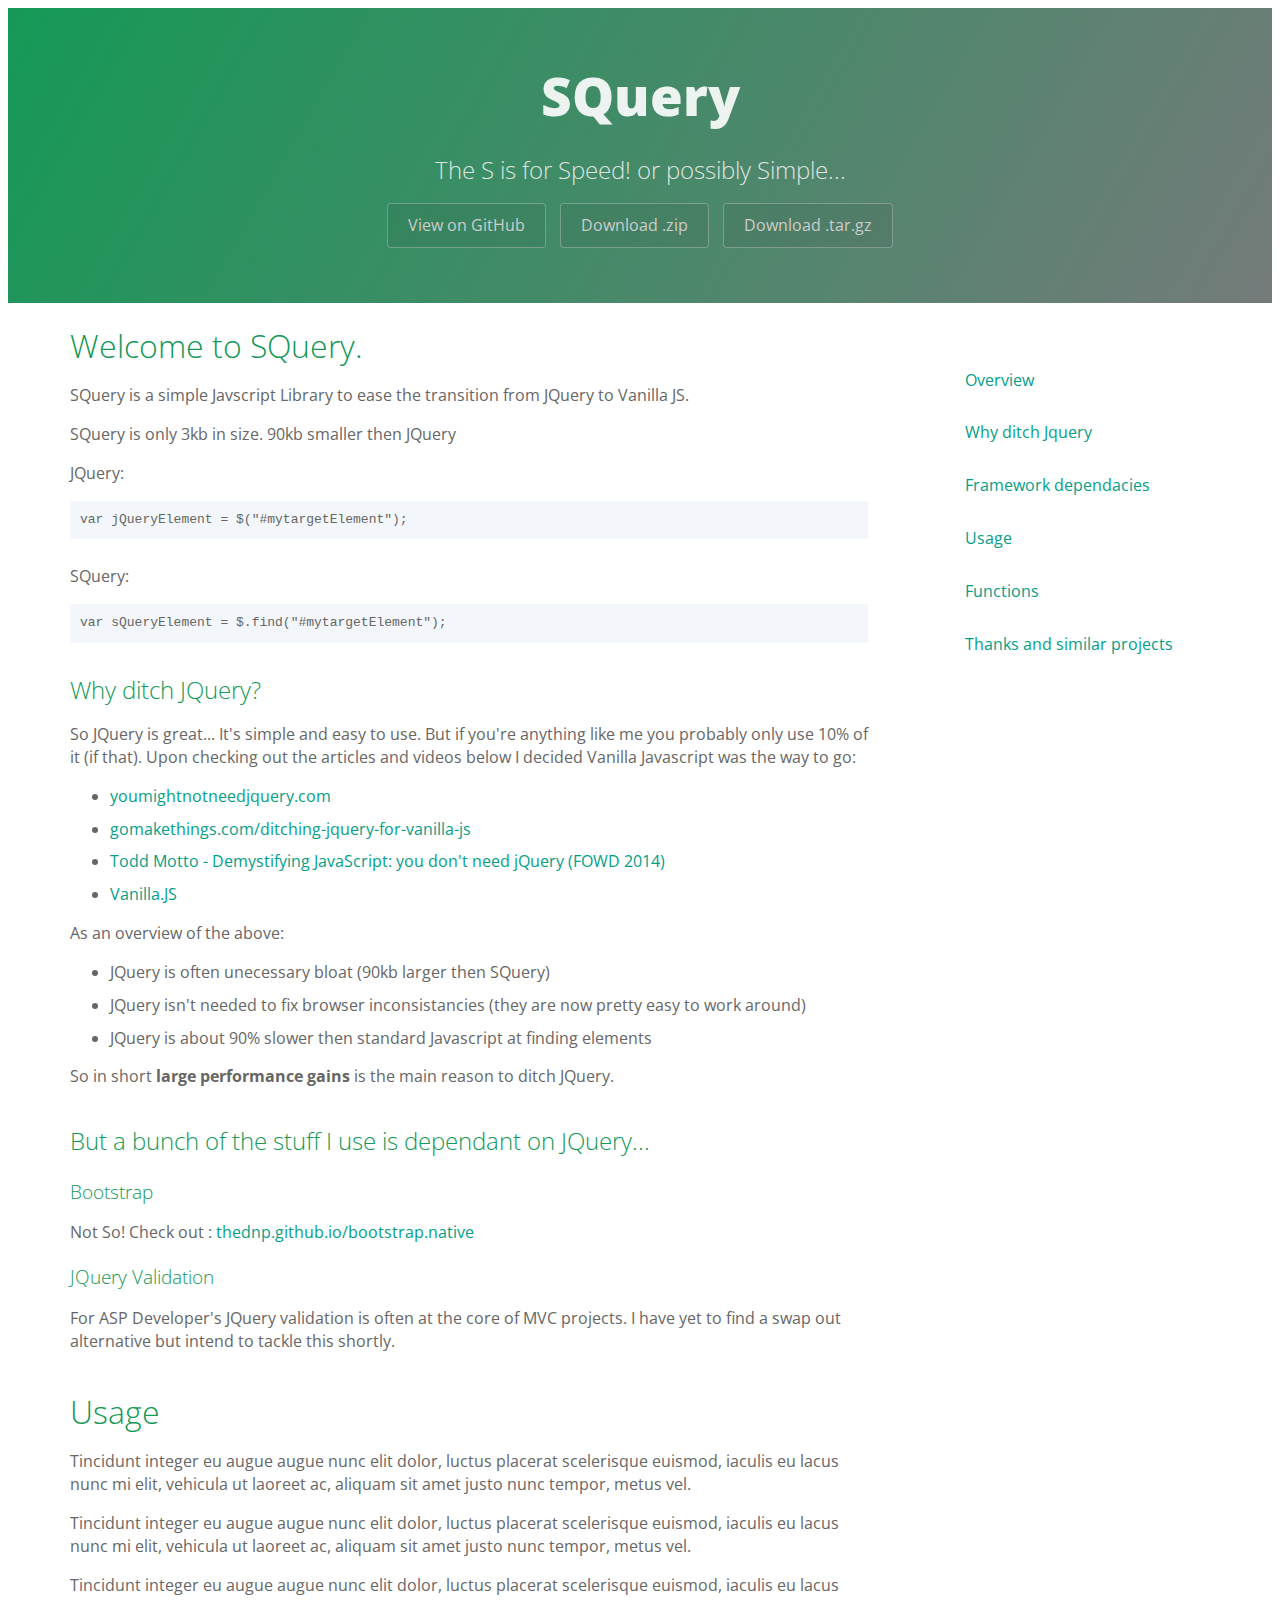
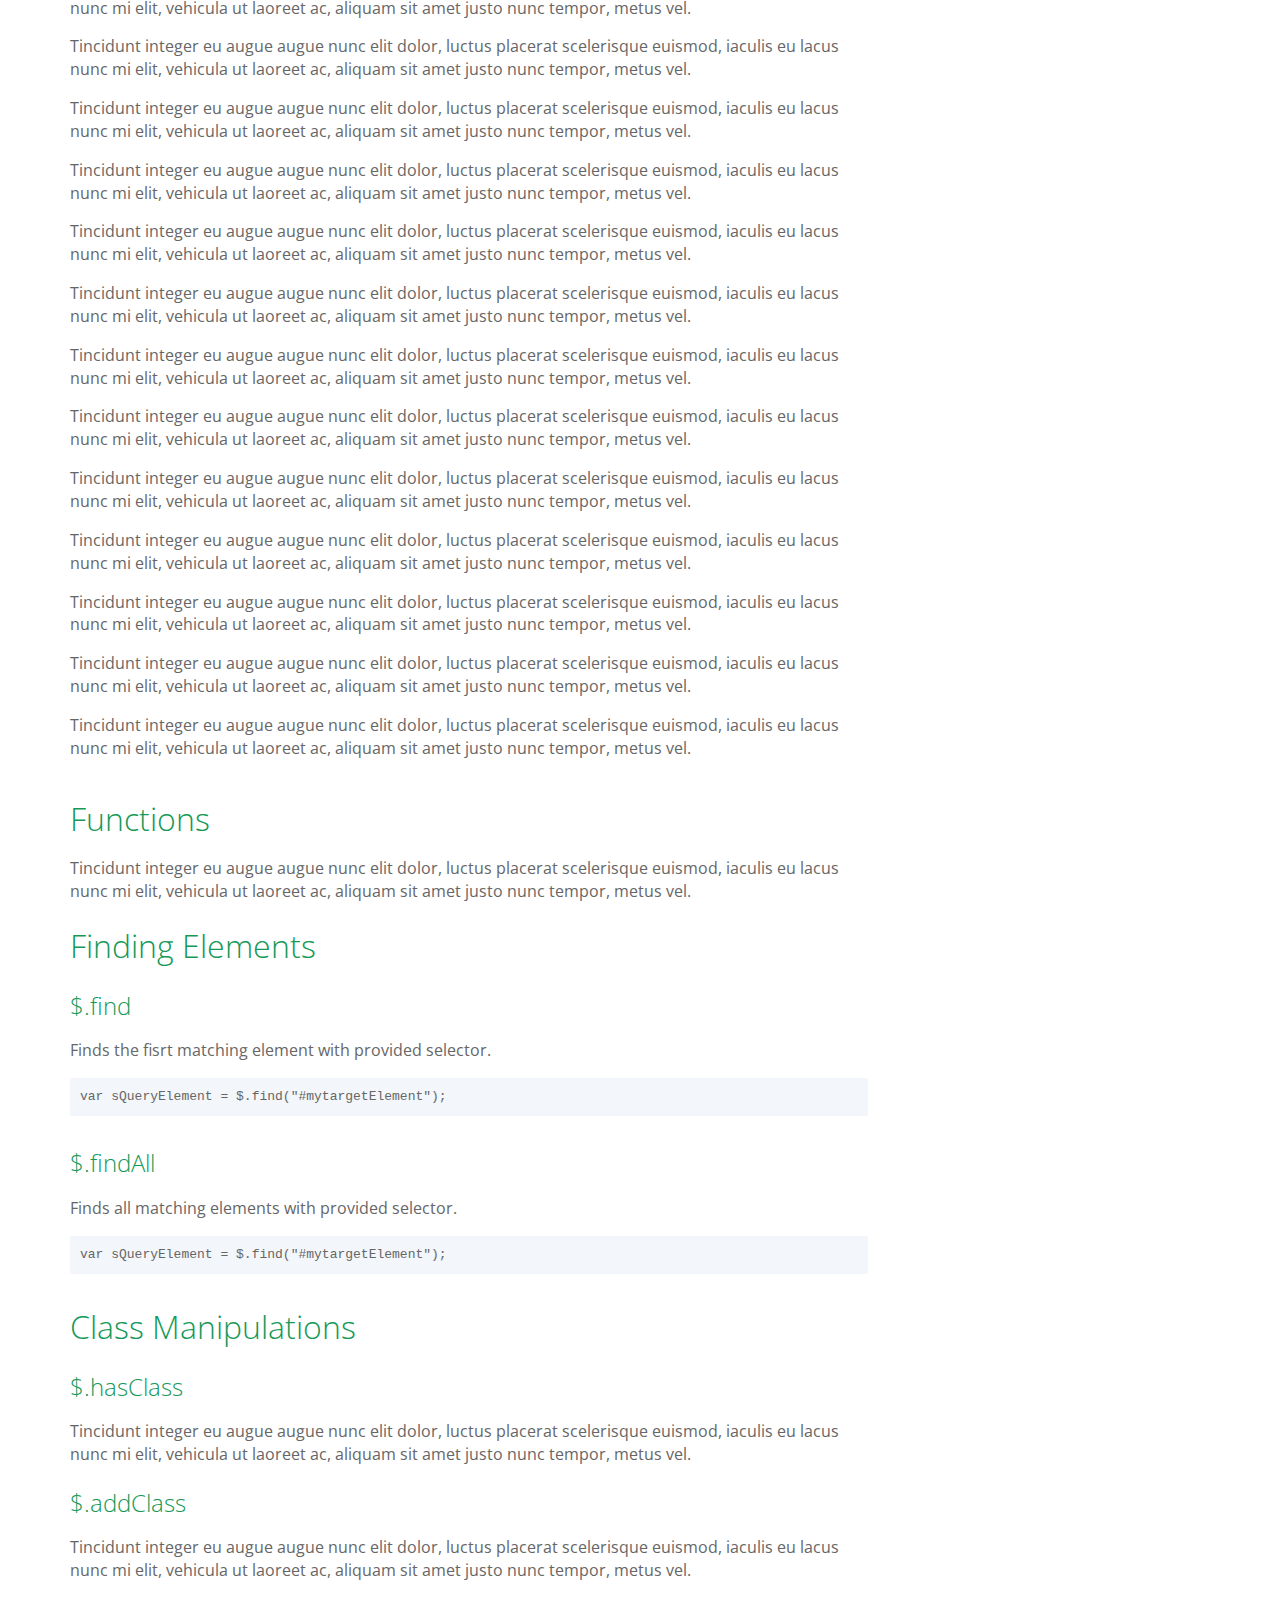
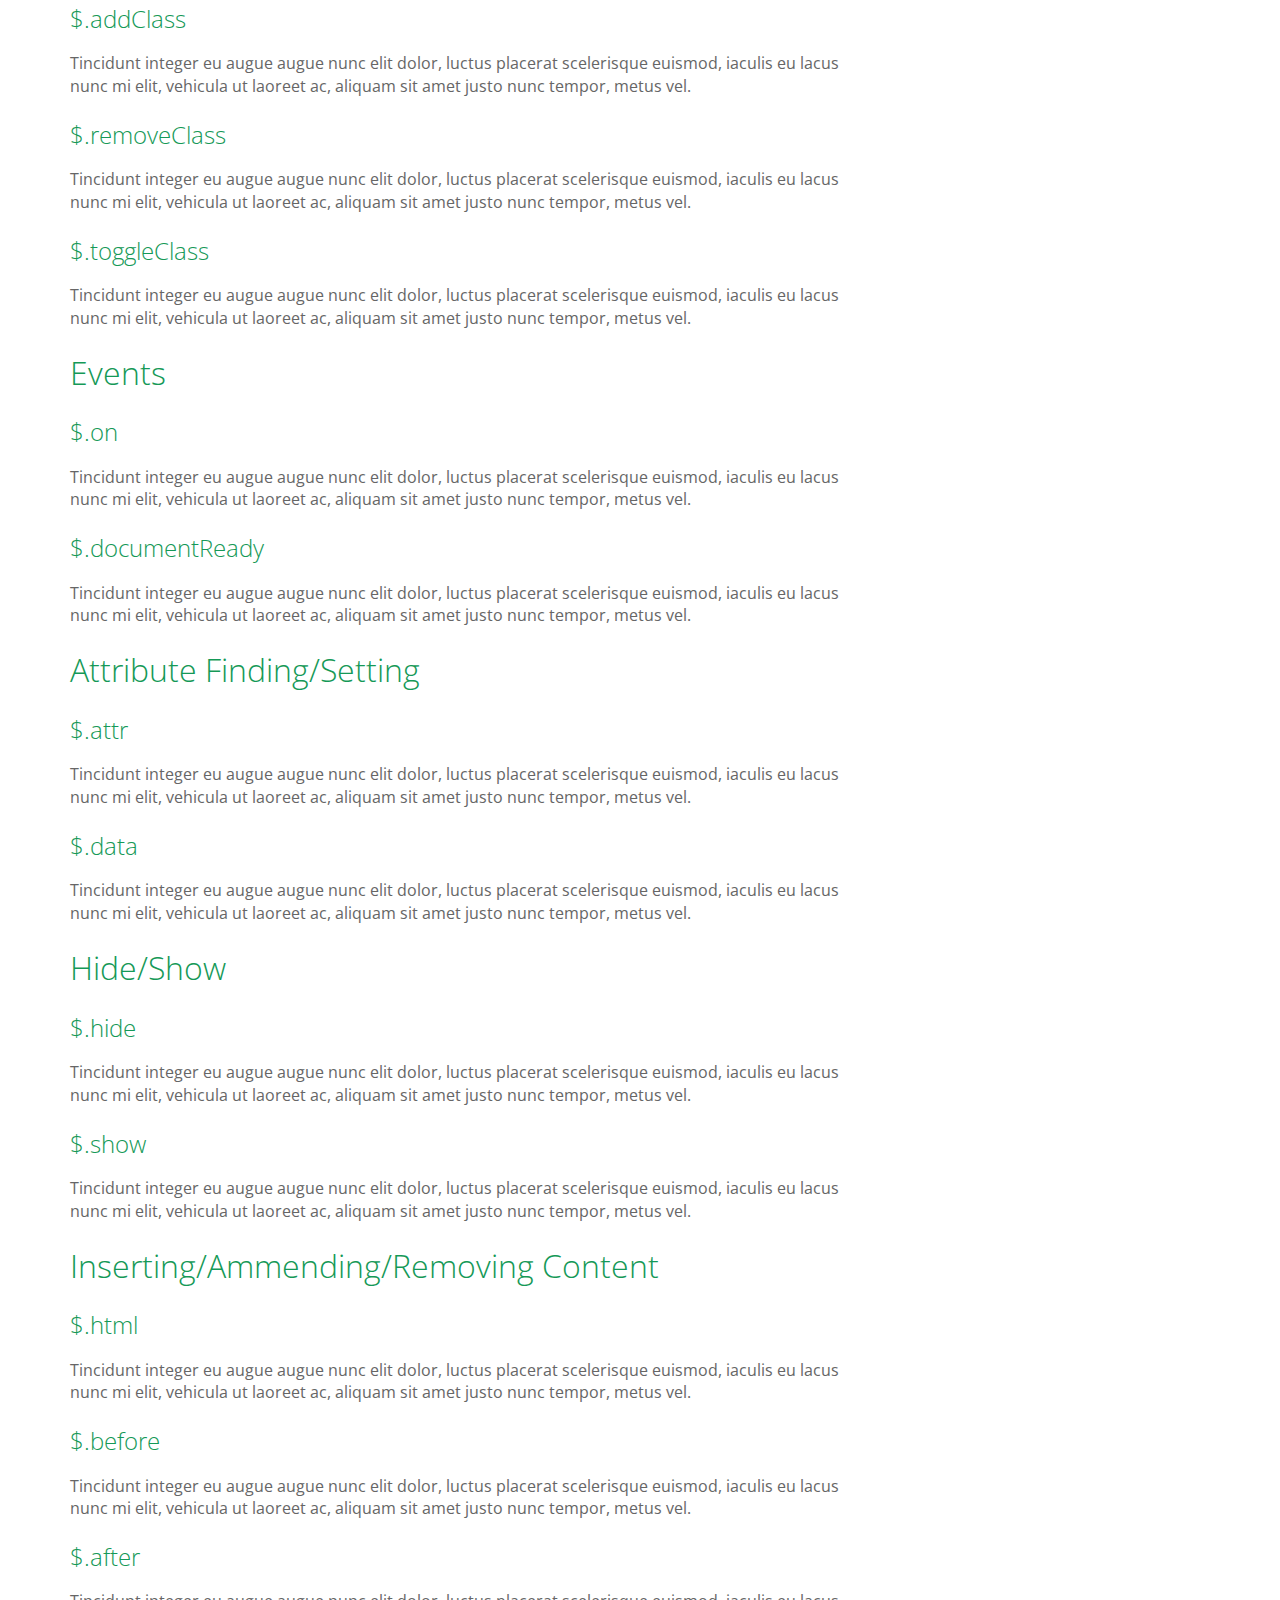
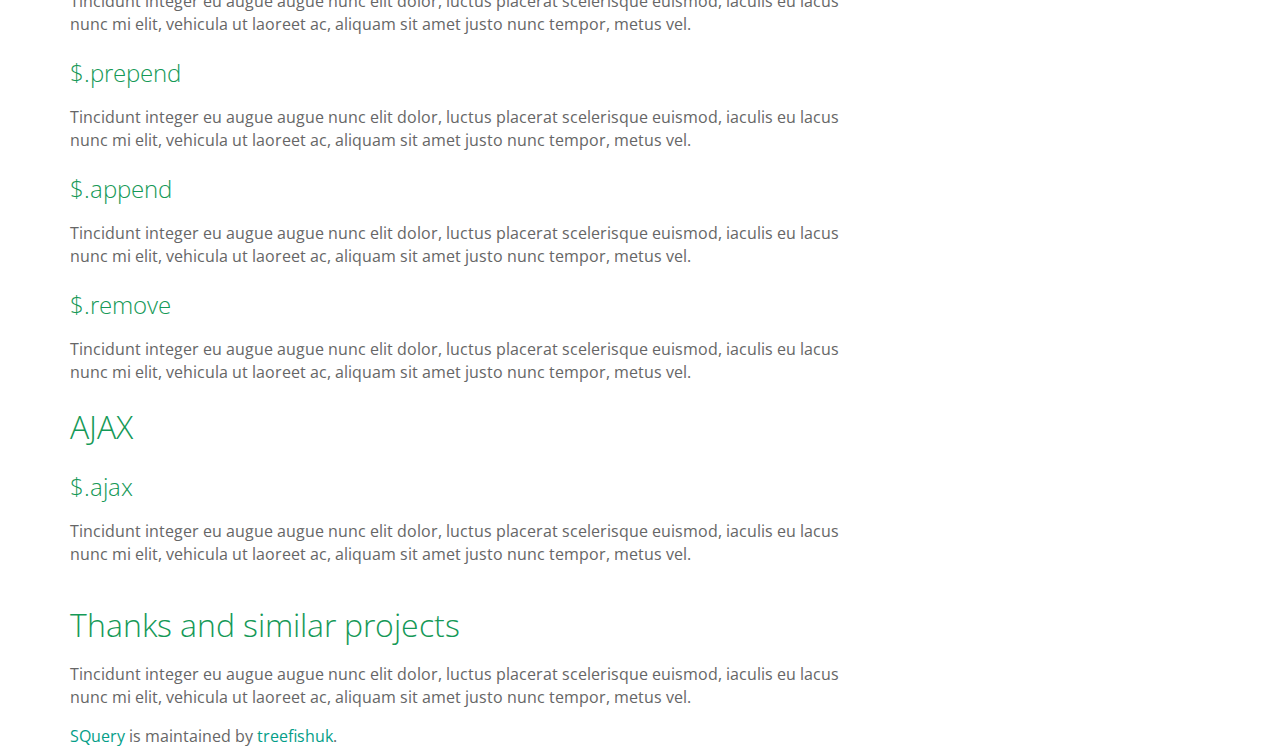
==== commit ccefbedd: "Docs work" ====
--- a/index.html
+++ b/index.html
@@ -145,15 +145,25 @@
                     <section id="find">
                         <h2>$.find</h2>
                         <p>
-                            Tincidunt integer eu augue augue nunc elit dolor, luctus placerat scelerisque euismod, iaculis eu lacus nunc mi elit, vehicula ut laoreet ac, aliquam sit amet justo nunc tempor, metus vel.
-                        </p>
+                            Finds the fisrt matching element with provided selector.
+                        </p>
+                        <code>
+                            var sQueryElement = $.find("#mytargetElement");
+                        </code>
                     </section>
                     <section id="findAll">
 
                         <h2>$.findAll</h2>
                         <p>
-                            Tincidunt integer eu augue augue nunc elit dolor, luctus placerat scelerisque euismod, iaculis eu lacus nunc mi elit, vehicula ut laoreet ac, aliquam sit amet justo nunc tempor, metus vel.
-                        </p>
+                            Finds all matching elements with provided selector.
+                        </p>
+                        <code>
+                            var sQueryElement = $.find("#mytargetElement");
+
+
+
+
+                        </code>
                     </section>
                 </section>
 
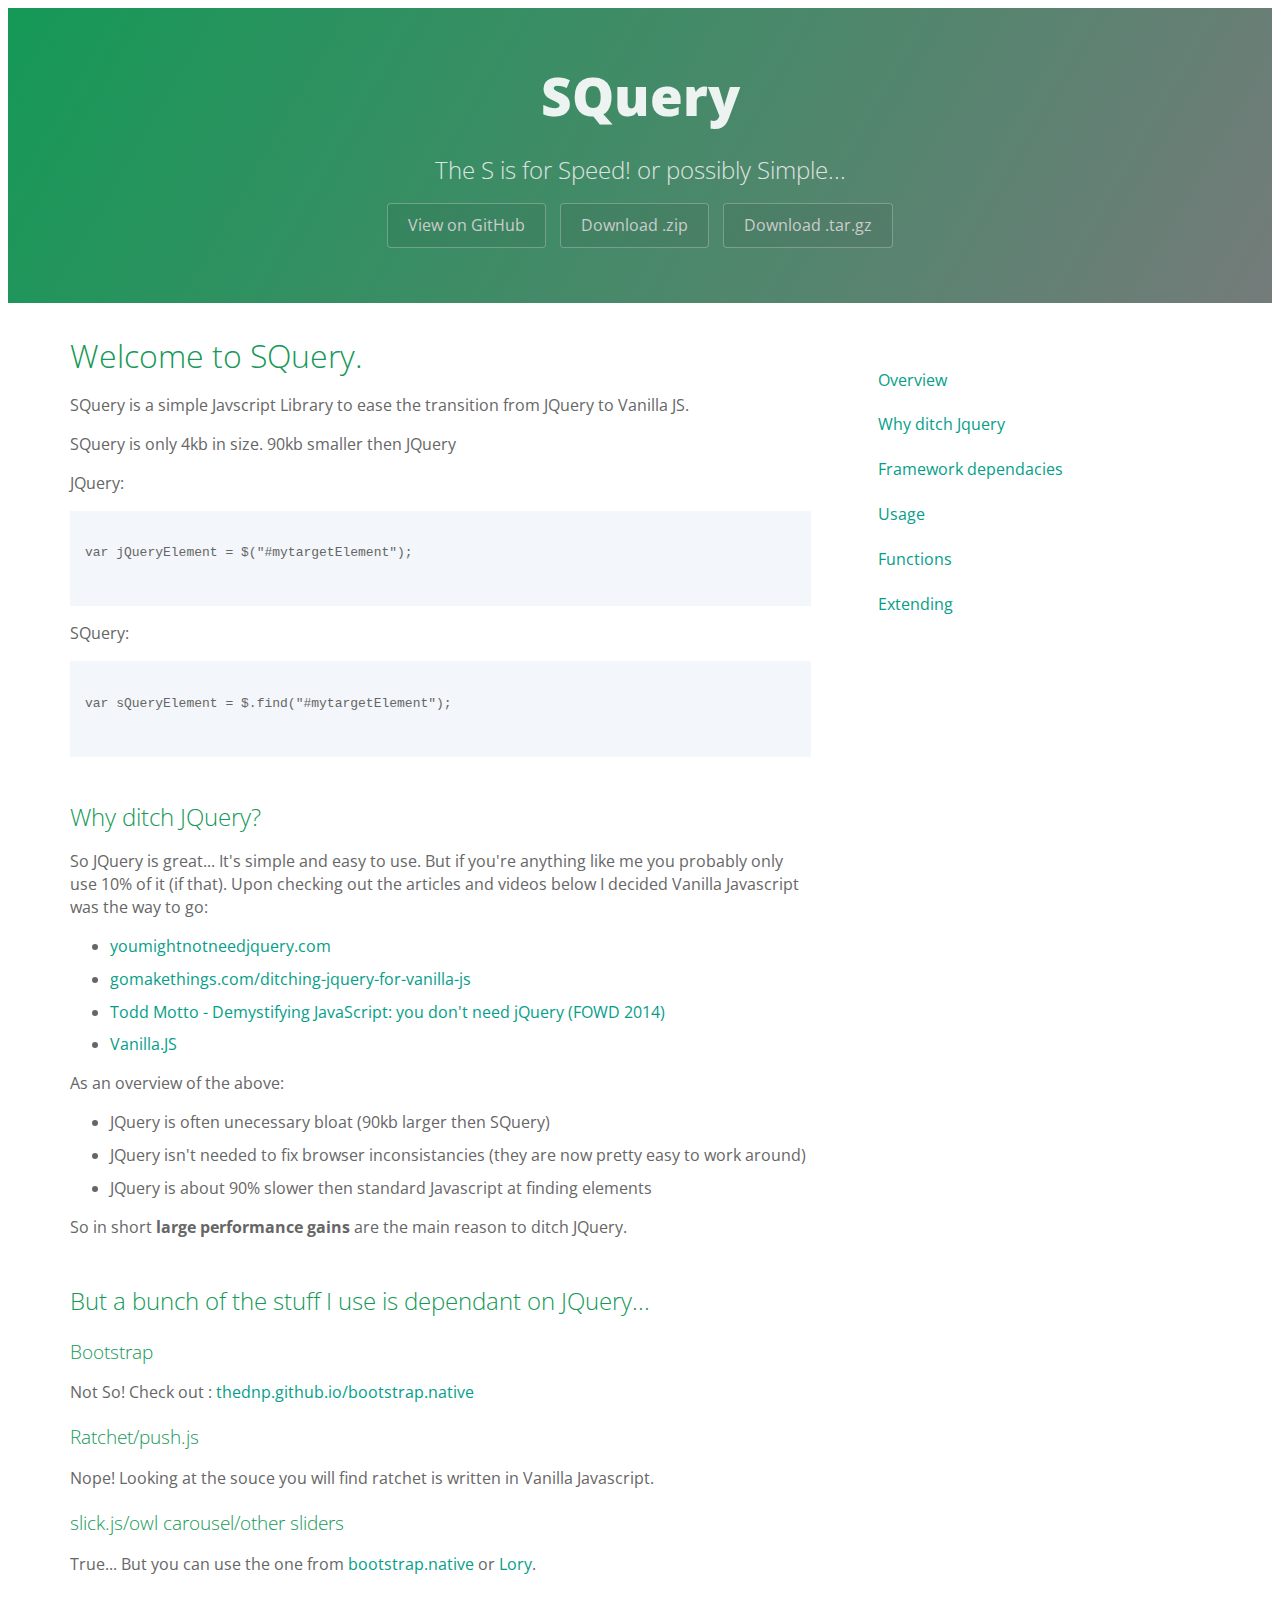
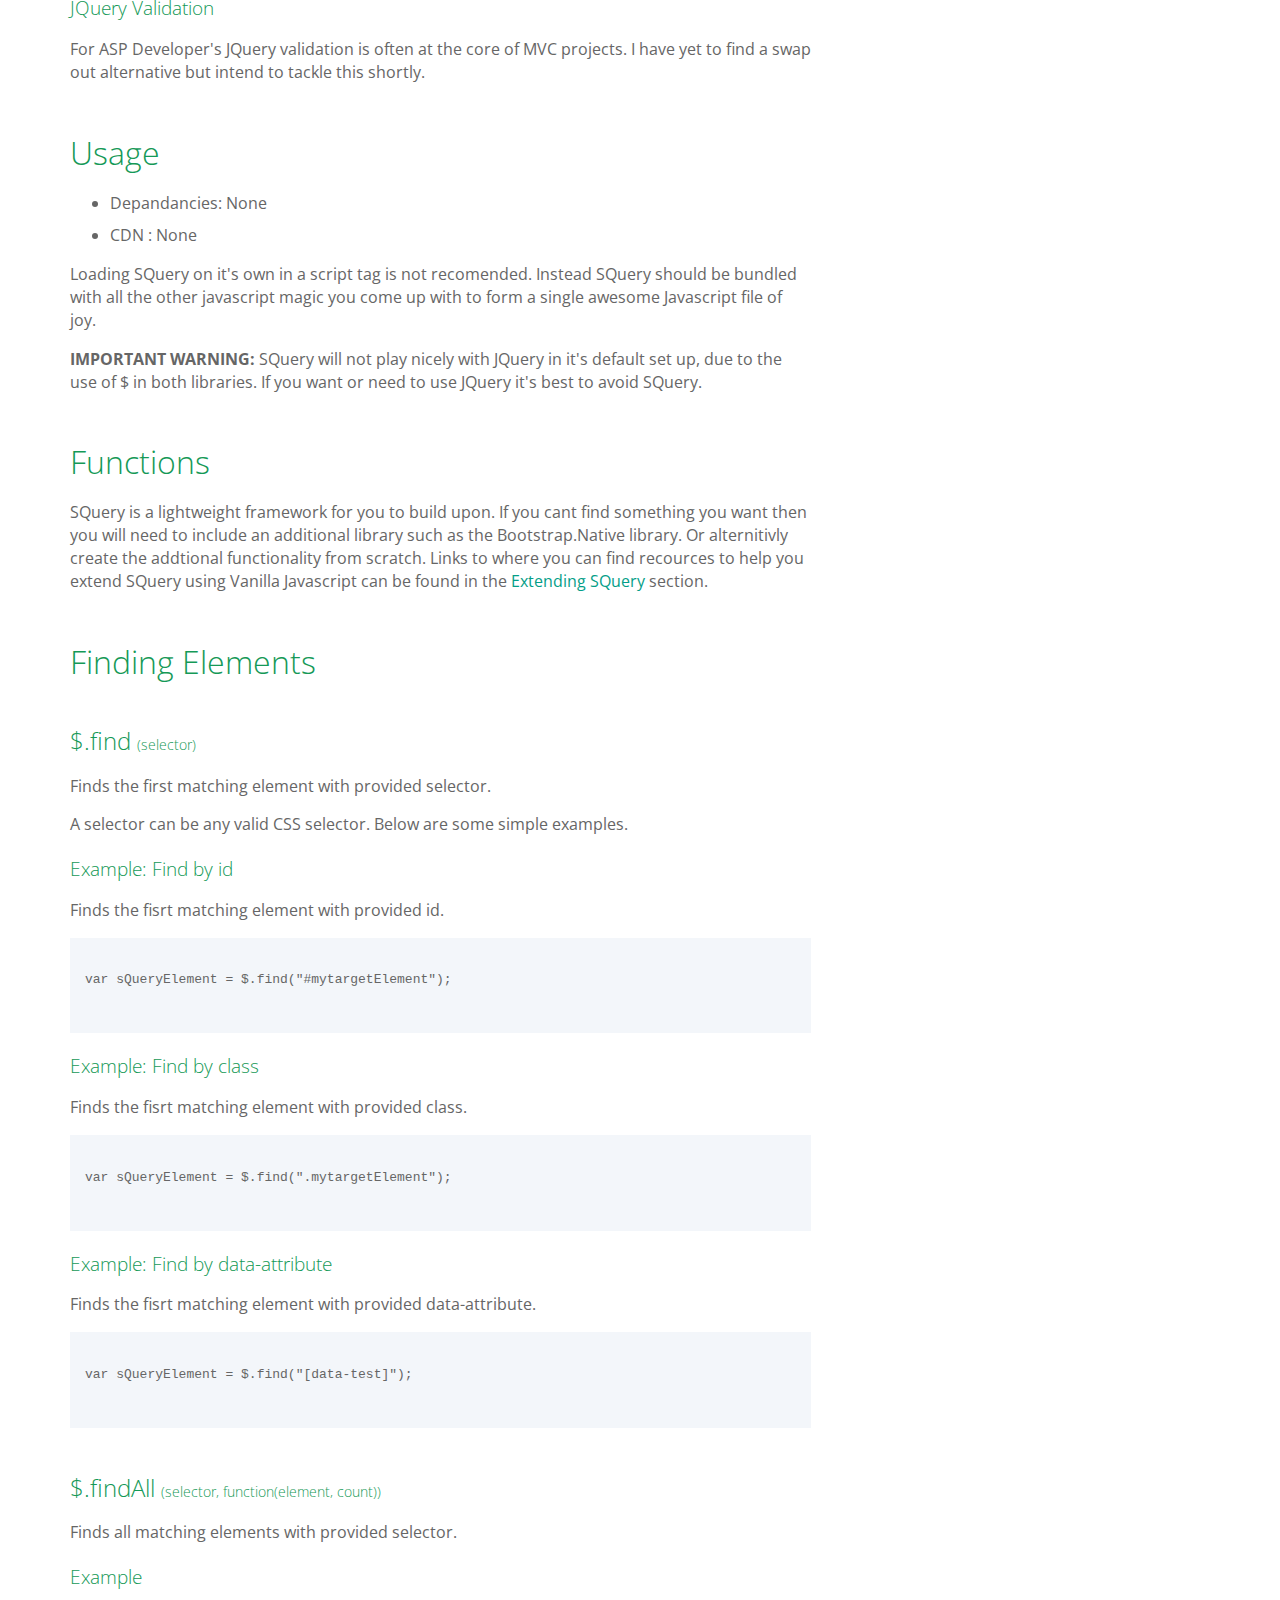
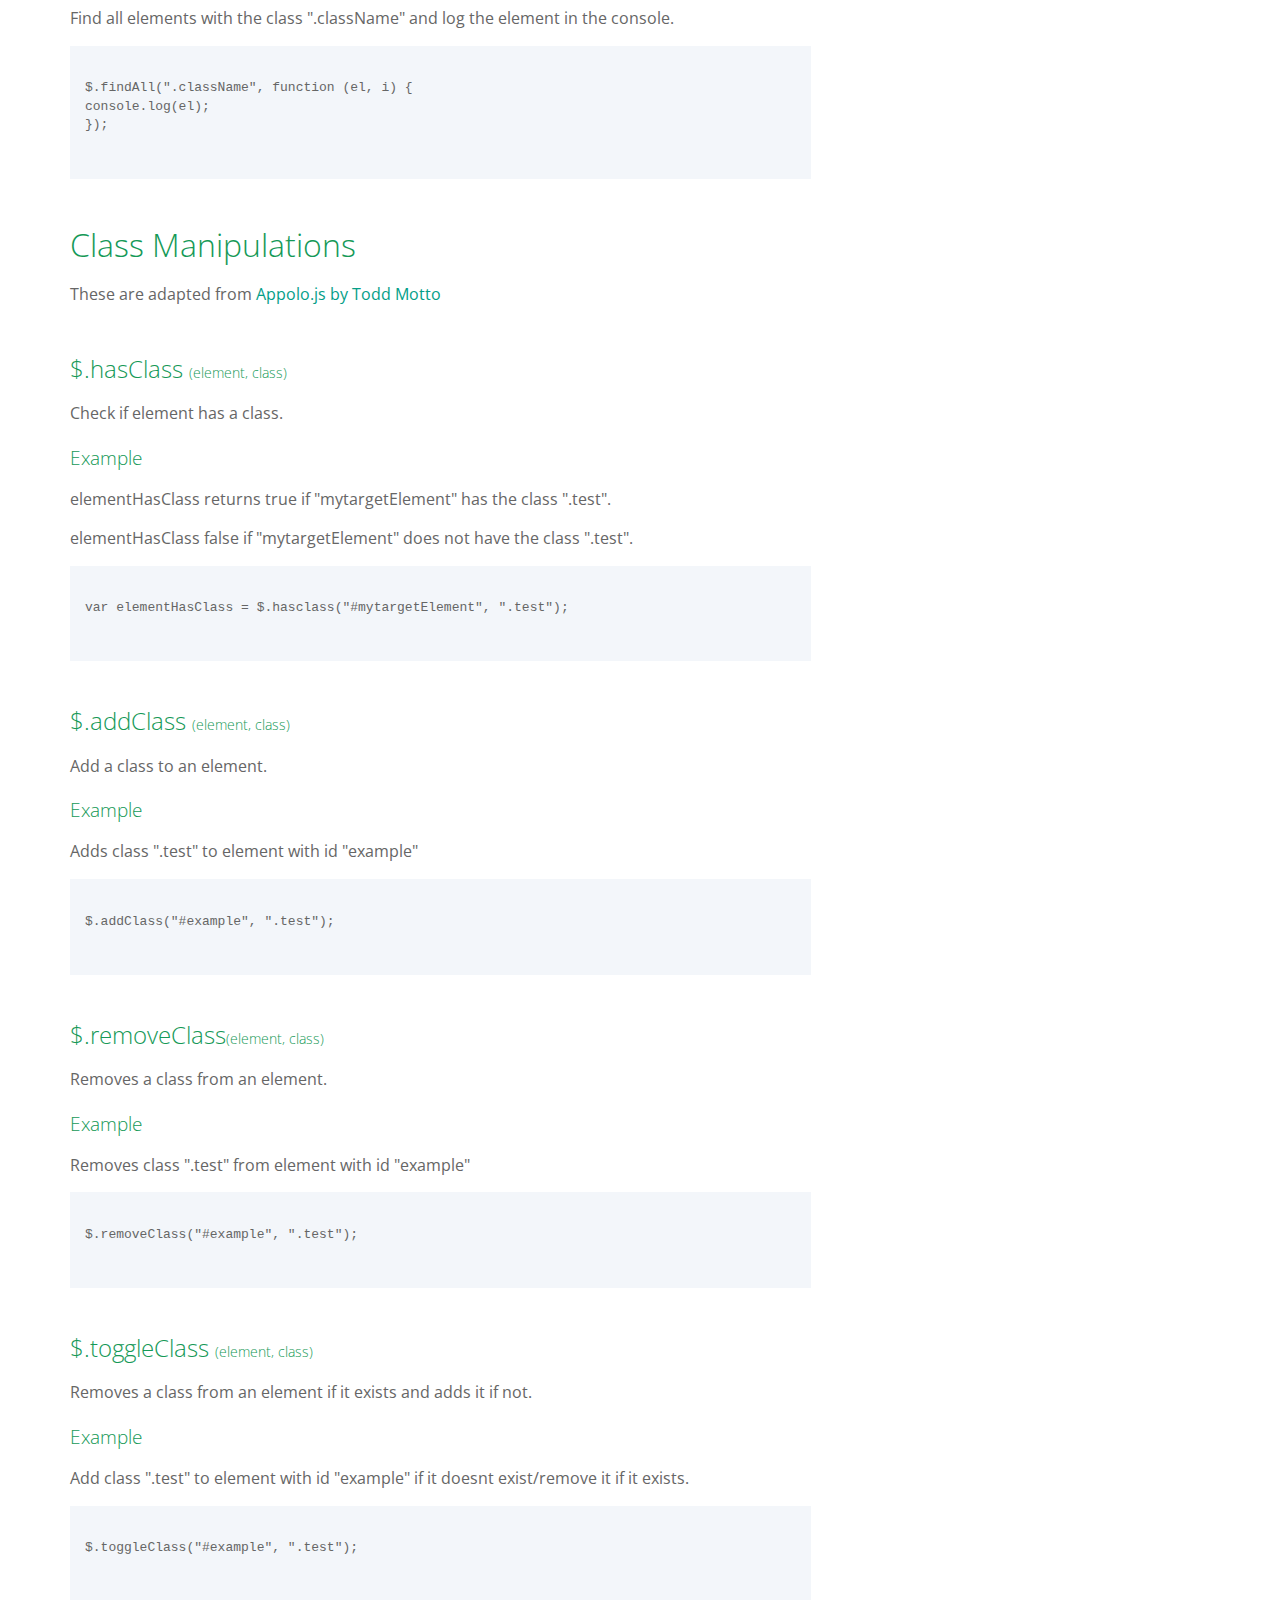
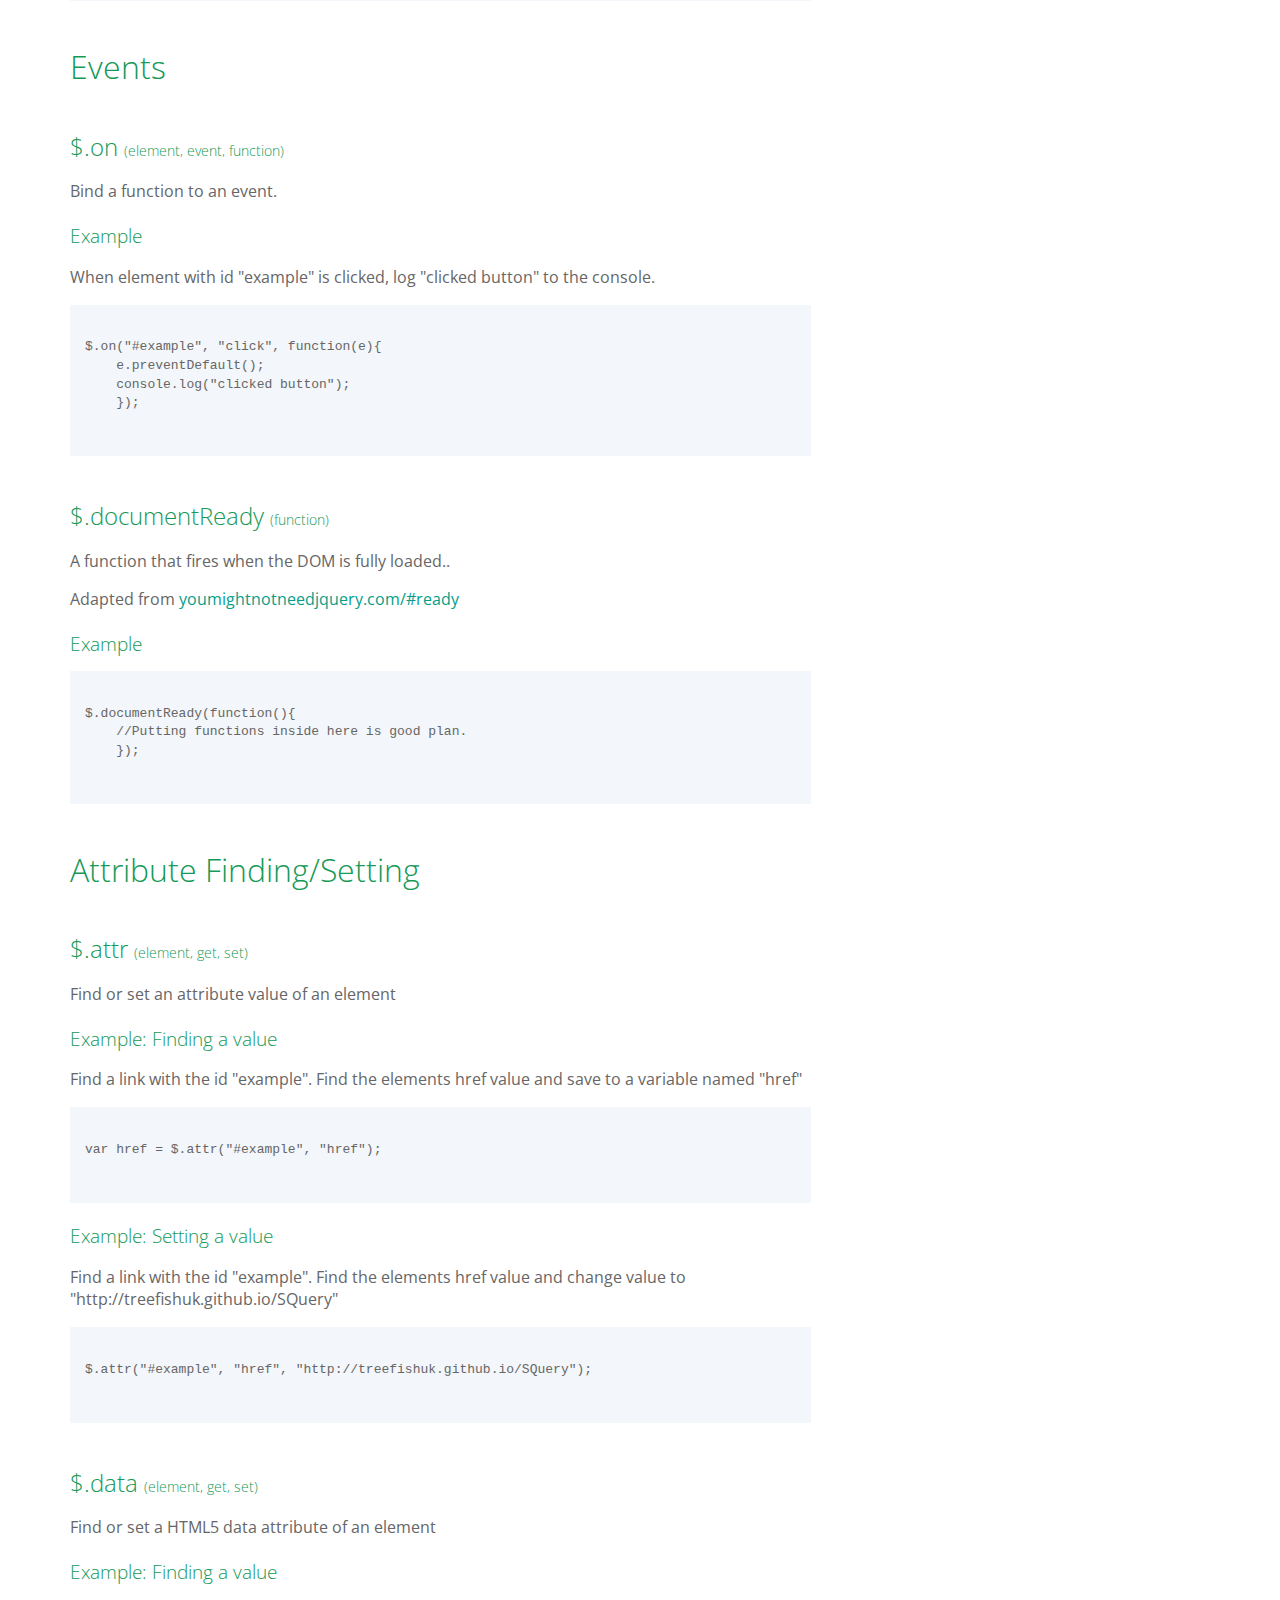
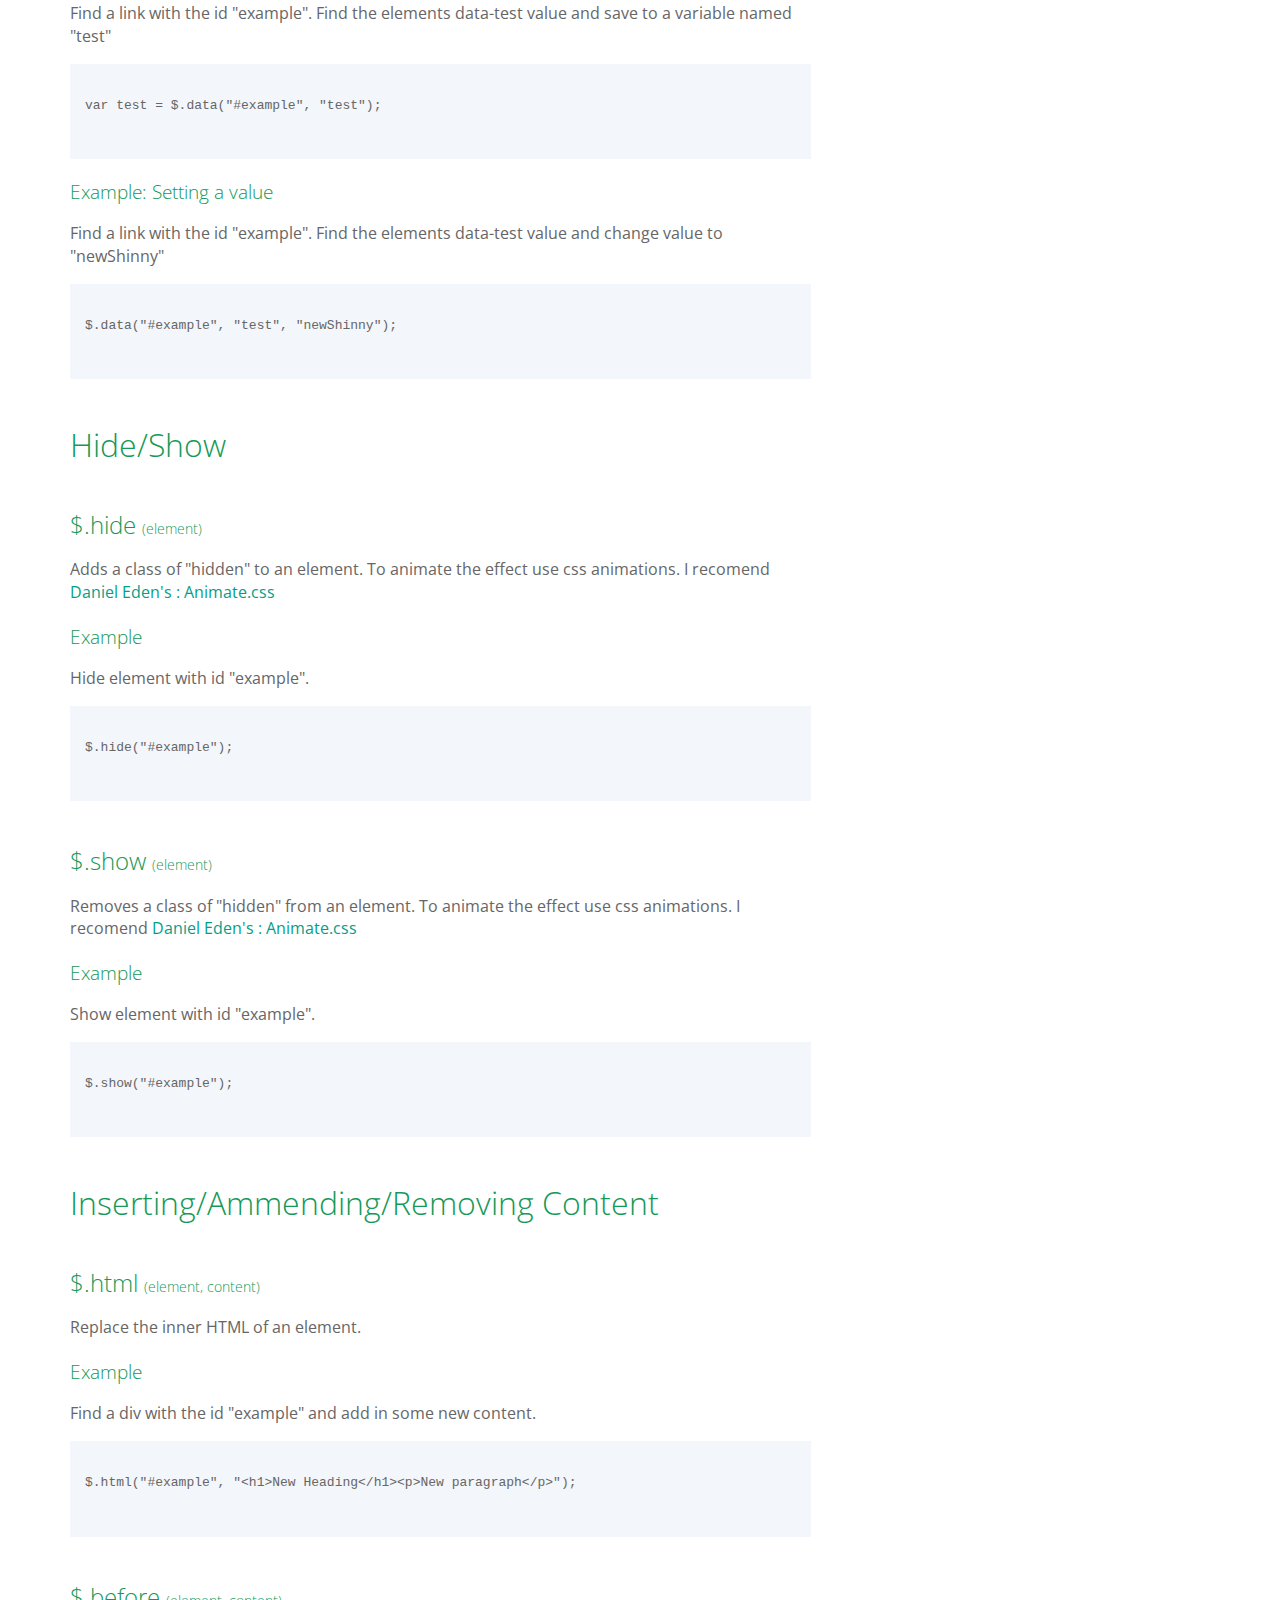
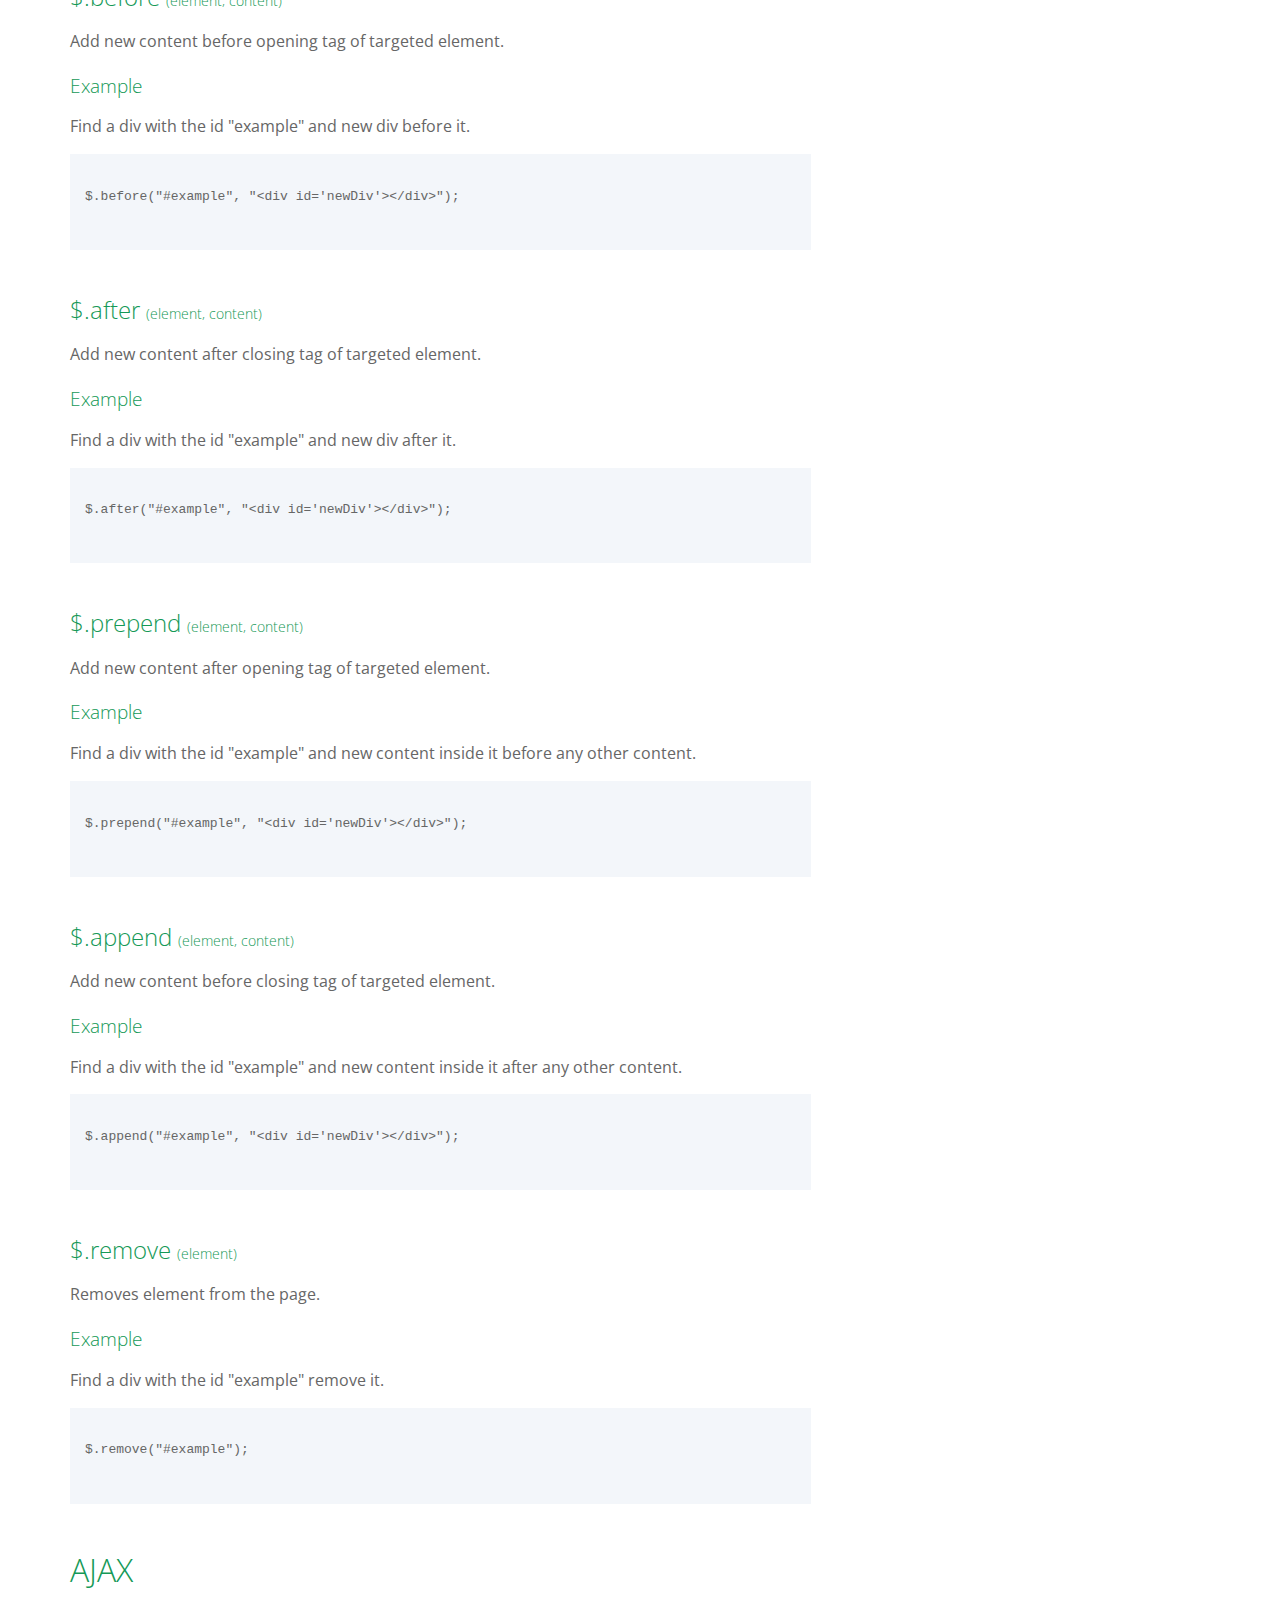
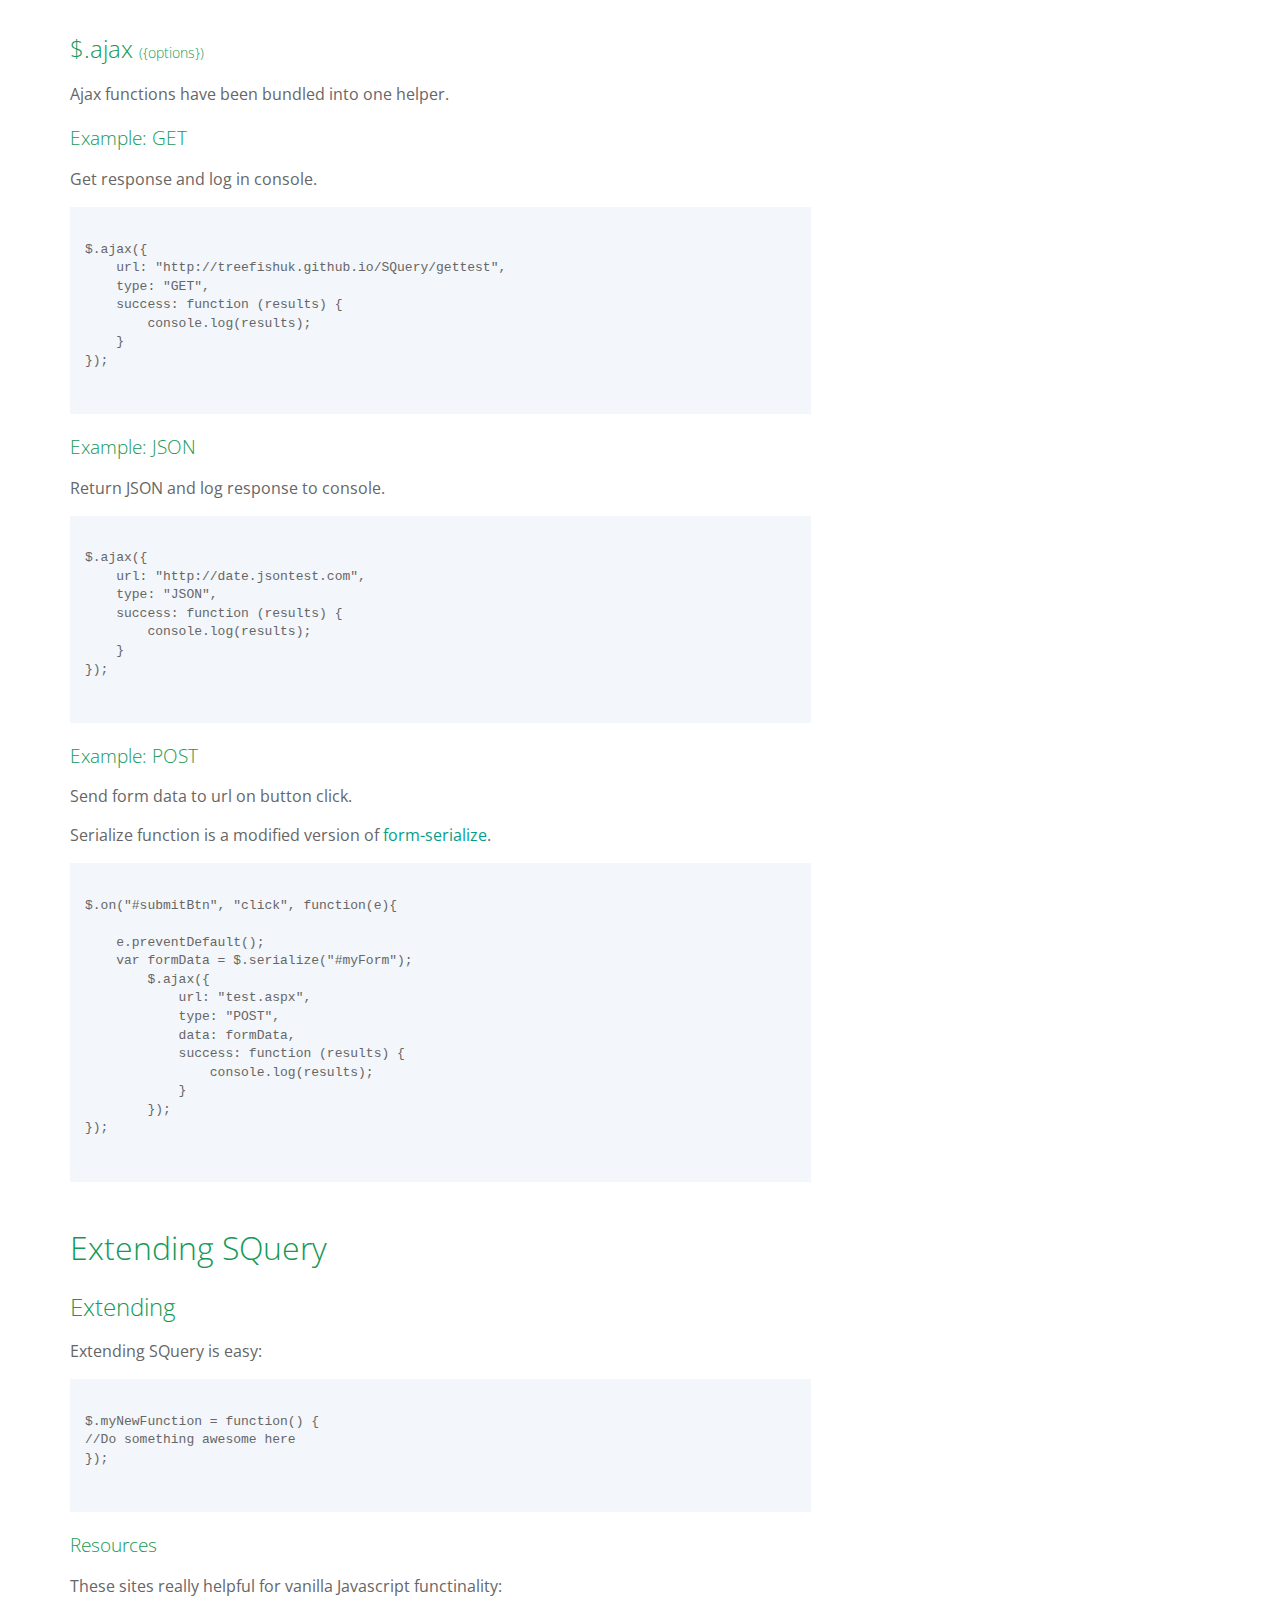
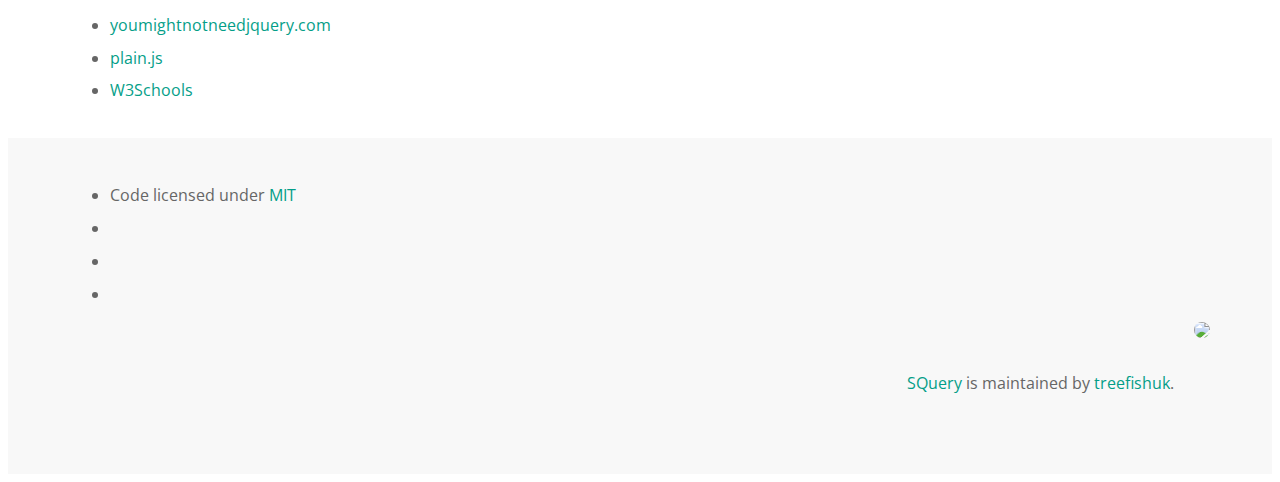
==== commit 63413f95: "Finished Docs V1" ====
--- a/index.html
+++ b/index.html
@@ -28,18 +28,24 @@
                     <a class="anchor" href="#welcome-to-squery" aria-hidden="true"><span class="octicon octicon-link"></span></a>Welcome to SQuery.
                 </h1>
                 <p>SQuery is a simple Javscript Library to ease the transition from JQuery to Vanilla JS.</p>
-                <p>SQuery is only 3kb in size. 90kb smaller then JQuery</p>
+                <p>SQuery is only 4kb in size. 90kb smaller then JQuery</p>
 
                 <p>JQuery:</p>
-                <code>
-                    var jQueryElement = $("#mytargetElement");
-                </code>
+<pre>
+<code>
+var jQueryElement = $("#mytargetElement");
+</code>
+</pre>
+
 
                 <p>SQuery:</p>
 
-                <code>
-                    var sQueryElement = $.find("#mytargetElement");
-                </code>
+<pre>
+<code>
+var sQueryElement = $.find("#mytargetElement");
+</code>
+</pre>
+
             </section>
 
             <section id="why-ditch-jquery">
@@ -63,7 +69,7 @@
                     </ul>
 
                 </p>
-                <p>So in short <b>large performance gains</b> is the main reason to ditch JQuery.</p>
+                <p>So in short <b>large performance gains</b> are the main reason to ditch JQuery.</p>
             </section>
 
             <section id="but-a-bunch-of-the-stuff-i-use-is-dependant-on-jquery">
@@ -75,60 +81,37 @@
                 </h3>
                 <p>Not So! Check out : <a href="http://thednp.github.io/bootstrap.native/">thednp.github.io/bootstrap.native</a></p>
                 <h3>
+                    <a id="ratchet" class="anchor" href="#ratchet" aria-hidden="true"><span class="octicon octicon-link"></span></a>Ratchet/push.js
+                </h3>
+                <p>
+                    Nope! Looking at the souce you will find ratchet is written in Vanilla Javascript.
+                </p>
+                <h3>
+                    <a id="ratchet" class="anchor" href="#ratchet" aria-hidden="true"><span class="octicon octicon-link"></span></a>slick.js/owl carousel/other sliders
+                </h3>
+                <p>
+                    True... But you can use the one from <a href="http://thednp.github.io/bootstrap.native/">bootstrap.native</a> or <a href="http://meandmax.github.io/lory/">Lory</a>.
+                </p>
+                <h3>
                     <a id="JQueryValidation" class="anchor" href="#JQueryValidation" aria-hidden="true"><span class="octicon octicon-link"></span></a>JQuery Validation
                 </h3>
                 <p>For ASP Developer's JQuery validation is often at the core of MVC projects. I have yet to find a swap out alternative but intend to tackle this shortly.</p>
+
             </section>
 
             <section id="usage">
                 <h1>
                     Usage
                 </h1>
+                <ul>
+                    <li>Depandancies: None</li>
+                    <li>CDN : None</li>
+                </ul>
                 <p>
-                    Tincidunt integer eu augue augue nunc elit dolor, luctus placerat scelerisque euismod, iaculis eu lacus nunc mi elit, vehicula ut laoreet ac, aliquam sit amet justo nunc tempor, metus vel.
+                    Loading SQuery on it's own in a script tag is not recomended. Instead SQuery should be bundled with all the other javascript magic you come up with to form a single awesome Javascript file of joy.
                 </p>
-                <p>
-                    Tincidunt integer eu augue augue nunc elit dolor, luctus placerat scelerisque euismod, iaculis eu lacus nunc mi elit, vehicula ut laoreet ac, aliquam sit amet justo nunc tempor, metus vel.
-                </p>
-                <p>
-                    Tincidunt integer eu augue augue nunc elit dolor, luctus placerat scelerisque euismod, iaculis eu lacus nunc mi elit, vehicula ut laoreet ac, aliquam sit amet justo nunc tempor, metus vel.
-                </p>
-                <p>
-                    Tincidunt integer eu augue augue nunc elit dolor, luctus placerat scelerisque euismod, iaculis eu lacus nunc mi elit, vehicula ut laoreet ac, aliquam sit amet justo nunc tempor, metus vel.
-                </p>
-                <p>
-                    Tincidunt integer eu augue augue nunc elit dolor, luctus placerat scelerisque euismod, iaculis eu lacus nunc mi elit, vehicula ut laoreet ac, aliquam sit amet justo nunc tempor, metus vel.
-                </p>
-                <p>
-                    Tincidunt integer eu augue augue nunc elit dolor, luctus placerat scelerisque euismod, iaculis eu lacus nunc mi elit, vehicula ut laoreet ac, aliquam sit amet justo nunc tempor, metus vel.
-                </p>
-                <p>
-                    Tincidunt integer eu augue augue nunc elit dolor, luctus placerat scelerisque euismod, iaculis eu lacus nunc mi elit, vehicula ut laoreet ac, aliquam sit amet justo nunc tempor, metus vel.
-                </p>
-                <p>
-                    Tincidunt integer eu augue augue nunc elit dolor, luctus placerat scelerisque euismod, iaculis eu lacus nunc mi elit, vehicula ut laoreet ac, aliquam sit amet justo nunc tempor, metus vel.
-                </p>
-                <p>
-                    Tincidunt integer eu augue augue nunc elit dolor, luctus placerat scelerisque euismod, iaculis eu lacus nunc mi elit, vehicula ut laoreet ac, aliquam sit amet justo nunc tempor, metus vel.
-                </p>
-                <p>
-                    Tincidunt integer eu augue augue nunc elit dolor, luctus placerat scelerisque euismod, iaculis eu lacus nunc mi elit, vehicula ut laoreet ac, aliquam sit amet justo nunc tempor, metus vel.
-                </p>
-                <p>
-                    Tincidunt integer eu augue augue nunc elit dolor, luctus placerat scelerisque euismod, iaculis eu lacus nunc mi elit, vehicula ut laoreet ac, aliquam sit amet justo nunc tempor, metus vel.
-                </p>
-                <p>
-                    Tincidunt integer eu augue augue nunc elit dolor, luctus placerat scelerisque euismod, iaculis eu lacus nunc mi elit, vehicula ut laoreet ac, aliquam sit amet justo nunc tempor, metus vel.
-                </p>
-                <p>
-                    Tincidunt integer eu augue augue nunc elit dolor, luctus placerat scelerisque euismod, iaculis eu lacus nunc mi elit, vehicula ut laoreet ac, aliquam sit amet justo nunc tempor, metus vel.
-                </p>
-                <p>
-                    Tincidunt integer eu augue augue nunc elit dolor, luctus placerat scelerisque euismod, iaculis eu lacus nunc mi elit, vehicula ut laoreet ac, aliquam sit amet justo nunc tempor, metus vel.
-                </p>
-                <p>
-                    Tincidunt integer eu augue augue nunc elit dolor, luctus placerat scelerisque euismod, iaculis eu lacus nunc mi elit, vehicula ut laoreet ac, aliquam sit amet justo nunc tempor, metus vel.
-                </p>
+                <p><b>IMPORTANT WARNING:</b> SQuery will not play nicely with JQuery in it's default set up, due to the use of $ in both libraries. If you want or need to use JQuery it's best to avoid SQuery.</p>
+
             </section>
 
             <section id="functions">
@@ -136,73 +119,136 @@
                     Functions
                 </h1>
                 <p>
-                    Tincidunt integer eu augue augue nunc elit dolor, luctus placerat scelerisque euismod, iaculis eu lacus nunc mi elit, vehicula ut laoreet ac, aliquam sit amet justo nunc tempor, metus vel.
+                    SQuery is a lightweight framework for you to build upon. If you cant find something you want then you will need to include an additional library such as the Bootstrap.Native library. Or alternitivly create the addtional functionality from scratch. Links to where you can find recources to help you extend SQuery using Vanilla Javascript can be found in the <a href="#Extending">Extending SQuery</a> section.
                 </p>
 
 
                 <section id="findingElements">
                     <h1>Finding Elements</h1>
                     <section id="find">
-                        <h2>$.find</h2>
-                        <p>
-                            Finds the fisrt matching element with provided selector.
-                        </p>
-                        <code>
-                            var sQueryElement = $.find("#mytargetElement");
-                        </code>
+                        <h2>$.find <small>(selector)</small></h2>
+
+                        <p>
+                            Finds the first matching element with provided selector.
+                        </p>
+                        <p>
+                            A selector can be any valid CSS selector. Below are some simple examples.
+                        </p>
+                        <h3>Example: Find by id</h3>
+                        <p>
+                            Finds the fisrt matching element with provided id.
+                        </p>
+
+<pre>
+<code>
+var sQueryElement = $.find("#mytargetElement");
+</code>
+</pre>
+                        <h3>Example: Find by class</h3>
+                        <p>
+                            Finds the fisrt matching element with provided class.
+                        </p>
+
+<pre>
+<code>
+var sQueryElement = $.find(".mytargetElement");
+</code>
+</pre>
+                        <h3>Example: Find by data-attribute</h3>
+                        <p>
+                            Finds the fisrt matching element with provided data-attribute.
+                        </p>
+
+<pre>
+<code>
+var sQueryElement = $.find("[data-test]");
+</code>
+</pre>
+
                     </section>
                     <section id="findAll">
 
-                        <h2>$.findAll</h2>
+                        <h2>$.findAll <small>(selector, function(element, count))</small></h2>
                         <p>
                             Finds all matching elements with provided selector.
                         </p>
-                        <code>
-                            var sQueryElement = $.find("#mytargetElement");
-
-
-
-
-                        </code>
+                        <h3>Example</h3>
+                        <p>Find all elements with the class ".className" and log the element in the console.</p>
+
+<pre>
+<code>
+$.findAll(".className", function (el, i) {
+console.log(el);
+});
+</code>
+</pre>
+
                     </section>
                 </section>
 
 
                 <section id="classManipulations">
                     <h1>Class Manipulations</h1>
+                    <p>These are adapted from <a href="https://github.com/toddmotto/apollo">Appolo.js by Todd Motto</a></p>
+
                     <section id="hasClass">
-                        <h2>$.hasClass</h2>
-                        <p>
-                            Tincidunt integer eu augue augue nunc elit dolor, luctus placerat scelerisque euismod, iaculis eu lacus nunc mi elit, vehicula ut laoreet ac, aliquam sit amet justo nunc tempor, metus vel.
-                        </p>
+                        <h2>$.hasClass <small>(element, class)</small></h2>
+                        <p>
+                            Check if element has a class.
+                        </p>
+                        <h3>Example</h3>
+                        <p>elementHasClass returns true if "mytargetElement" has the class ".test".</p>
+                        <p>elementHasClass false if "mytargetElement" does not have the class ".test".</p>
+<pre>
+<code>
+var elementHasClass = $.hasclass("#mytargetElement", ".test");
+</code>
+</pre>
+
+
+
                     </section>
                     <section id="addClass">
 
-                        <h2>$.addClass</h2>
-                        <p>
-                            Tincidunt integer eu augue augue nunc elit dolor, luctus placerat scelerisque euismod, iaculis eu lacus nunc mi elit, vehicula ut laoreet ac, aliquam sit amet justo nunc tempor, metus vel.
-                        </p>
-                    </section>
-                    <section id="addClass">
-
-                        <h2>$.addClass</h2>
-                        <p>
-                            Tincidunt integer eu augue augue nunc elit dolor, luctus placerat scelerisque euismod, iaculis eu lacus nunc mi elit, vehicula ut laoreet ac, aliquam sit amet justo nunc tempor, metus vel.
-                        </p>
+                        <h2>$.addClass <small>(element, class)</small></h2>
+                        <p>
+                            Add a class to an element.
+                        </p>
+                        <h3>Example</h3>
+                        <p>Adds class ".test" to element with id "example"</p>
+<pre>
+<code>
+$.addClass("#example", ".test");
+</code>
+</pre>
                     </section>
                     <section id="removeClass">
 
-                        <h2>$.removeClass</h2>
-                        <p>
-                            Tincidunt integer eu augue augue nunc elit dolor, luctus placerat scelerisque euismod, iaculis eu lacus nunc mi elit, vehicula ut laoreet ac, aliquam sit amet justo nunc tempor, metus vel.
-                        </p>
+                        <h2>$.removeClass<small>(element, class)</small></h2>
+                        <p>
+                            Removes a class from an element.
+                        </p>
+                        <h3>Example</h3>
+                        <p>Removes class ".test" from element with id "example"</p>
+<pre>
+<code>
+$.removeClass("#example", ".test");
+</code>
+</pre>
                     </section>
                     <section id="toggleClass">
 
-                        <h2>$.toggleClass</h2>
-                        <p>
-                            Tincidunt integer eu augue augue nunc elit dolor, luctus placerat scelerisque euismod, iaculis eu lacus nunc mi elit, vehicula ut laoreet ac, aliquam sit amet justo nunc tempor, metus vel.
-                        </p>
+                        <h2>$.toggleClass <small>(element, class)</small></h2>
+                        <p>
+                            Removes a class from an element if it exists and adds it if not.
+                        </p>
+                        <h3>Example</h3>
+                        <p>Add class ".test" to element with id "example" if it doesnt exist/remove it if it exists.</p>
+<pre>
+<code>
+$.toggleClass("#example", ".test");
+</code>
+</pre>
                     </section>
                 </section>
 
@@ -210,17 +256,38 @@
                 <section id="events">
                     <h1>Events</h1>
                     <section id="on">
-                        <h2>$.on</h2>
-                        <p>
-                            Tincidunt integer eu augue augue nunc elit dolor, luctus placerat scelerisque euismod, iaculis eu lacus nunc mi elit, vehicula ut laoreet ac, aliquam sit amet justo nunc tempor, metus vel.
-                        </p>
+                        <h2>$.on <small>(element, event, function)</small></h2>
+                        <p>
+                            Bind a function to an event.
+                        </p>
+                        <h3>Example</h3>
+                        <p>When element with id "example" is clicked, log "clicked button" to the console.</p>
+<pre>
+<code>
+$.on("#example", "click", function(e){
+    e.preventDefault();
+    console.log("clicked button");
+    });
+</code>
+</pre>
                     </section>
                     <section id="documentReady">
 
-                        <h2>$.documentReady</h2>
-                        <p>
-                            Tincidunt integer eu augue augue nunc elit dolor, luctus placerat scelerisque euismod, iaculis eu lacus nunc mi elit, vehicula ut laoreet ac, aliquam sit amet justo nunc tempor, metus vel.
-                        </p>
+                        <h2>$.documentReady <small>(function)</small></h2>
+
+                        <p>
+                            A function that fires when the DOM is fully loaded..
+                        </p>
+                        <p>Adapted from <a href="http://youmightnotneedjquery.com/#ready">youmightnotneedjquery.com/#ready</a></p>
+
+                        <h3>Example</h3>
+<pre>
+<code>
+$.documentReady(function(){
+    //Putting functions inside here is good plan.
+    });
+</code>
+</pre>
                     </section>
                 </section>
 
@@ -228,89 +295,245 @@
                 <section id="attAndData">
                     <h1>Attribute Finding/Setting</h1>
                     <section id="attr">
-                        <h2>$.attr</h2>
-                        <p>
-                            Tincidunt integer eu augue augue nunc elit dolor, luctus placerat scelerisque euismod, iaculis eu lacus nunc mi elit, vehicula ut laoreet ac, aliquam sit amet justo nunc tempor, metus vel.
-                        </p>
+                        <h2>$.attr <small>(element, get, set)</small></h2>
+                        <p>
+                            Find or set an attribute value of an element
+                        </p>
+                        <h3>Example: Finding a value</h3>
+                        <p>Find a link with the id "example". Find the elements href value and save to a variable named "href"</p>
+<pre>
+<code>
+var href = $.attr("#example", "href");
+</code>
+</pre>
+                        <h3>Example: Setting a value</h3>
+                        <p>Find a link with the id "example". Find the elements href value and change value to "http://treefishuk.github.io/SQuery"</p>
+<pre>
+<code>
+$.attr("#example", "href", "http://treefishuk.github.io/SQuery");
+</code>
+</pre>
+
                     </section>
                     <section id="data">
 
-                        <h2>$.data</h2>
-                        <p>
-                            Tincidunt integer eu augue augue nunc elit dolor, luctus placerat scelerisque euismod, iaculis eu lacus nunc mi elit, vehicula ut laoreet ac, aliquam sit amet justo nunc tempor, metus vel.
-                        </p>
+                        <h2>$.data <small>(element, get, set)</small></h2>
+                        <p>
+                            Find or set a HTML5 data attribute of an element
+                        </p>
+                        <h3>Example: Finding a value</h3>
+                        <p>Find a link with the id "example". Find the elements data-test value and save to a variable named "test"</p>
+<pre>
+<code>
+var test = $.data("#example", "test");
+</code>
+</pre>
+                        <h3>Example: Setting a value</h3>
+                        <p>Find a link with the id "example". Find the elements  data-test value and change value to "newShinny"</p>
+<pre>
+<code>
+$.data("#example", "test", "newShinny");
+</code>
+</pre>
                     </section>
                 </section>
 
                 <section id="hideAndShow">
                     <h1>Hide/Show</h1>
                     <section id="hide">
-                        <h2>$.hide</h2>
-                        <p>
-                            Tincidunt integer eu augue augue nunc elit dolor, luctus placerat scelerisque euismod, iaculis eu lacus nunc mi elit, vehicula ut laoreet ac, aliquam sit amet justo nunc tempor, metus vel.
-                        </p>
+                        <h2>$.hide <small>(element)</small></h2>
+                        <p>
+                            Adds a class of "hidden" to an element. To animate the effect use css animations. I recomend <a href="https://daneden.github.io/animate.css/">Daniel Eden's : Animate.css</a>
+                        </p>
+                        <h3>Example</h3>
+                        <p>
+                            Hide element with id "example".
+                        </p>
+<pre>
+<code>
+$.hide("#example");
+</code>
+</pre>
                     </section>
                     <section id="show">
 
-                        <h2>$.show</h2>
-                        <p>
-                            Tincidunt integer eu augue augue nunc elit dolor, luctus placerat scelerisque euismod, iaculis eu lacus nunc mi elit, vehicula ut laoreet ac, aliquam sit amet justo nunc tempor, metus vel.
-                        </p>
+                        <h2>$.show <small>(element)</small></h2>
+                        <p>
+                            Removes a class of "hidden" from an element. To animate the effect use css animations. I recomend <a href="https://daneden.github.io/animate.css/">Daniel Eden's : Animate.css</a>
+                        </p>
+                        <h3>Example</h3>
+                        <p>
+                            Show element with id "example".
+                        </p>
+<pre>
+<code>
+$.show("#example");
+</code>
+</pre>
                     </section>
                 </section>
 
                 <section id="contentAmmends">
                     <h1>Inserting/Ammending/Removing Content</h1>
                     <section id="html">
-                        <h2>$.html</h2>
-                        <p>
-                            Tincidunt integer eu augue augue nunc elit dolor, luctus placerat scelerisque euismod, iaculis eu lacus nunc mi elit, vehicula ut laoreet ac, aliquam sit amet justo nunc tempor, metus vel.
-                        </p>
+                        <h2>$.html <small>(element, content)</small></h2>
+                        <p>
+                            Replace the inner HTML of an element.
+                        </p>
+                        <h3>Example</h3>
+                        <p>
+                            Find a div with the id "example" and add in some new content.
+                        </p>
+<pre>
+<code>
+$.html("#example", "&lt;h1&gt;New Heading&lt;/h1&gt;&lt;p&gt;New paragraph&lt;/p&gt;");
+</code>
+</pre>
                     </section>
                     <section id="before">
 
-                        <h2>$.before</h2>
-                        <p>
-                            Tincidunt integer eu augue augue nunc elit dolor, luctus placerat scelerisque euismod, iaculis eu lacus nunc mi elit, vehicula ut laoreet ac, aliquam sit amet justo nunc tempor, metus vel.
-                        </p>
+                        <h2>$.before <small>(element, content)</small></h2>
+                        <p>
+                            Add new content before opening tag of targeted element.
+                        </p>
+                        <h3>Example</h3>
+                        <p>
+                            Find a div with the id "example" and new div before it.
+                        </p>
+<pre>
+<code>
+$.before("#example", "&lt;div id='newDiv'&gt;&lt;/div&gt;");
+</code>
+</pre>
                     </section>
                     <section id="after">
 
-                        <h2>$.after</h2>
-                        <p>
-                            Tincidunt integer eu augue augue nunc elit dolor, luctus placerat scelerisque euismod, iaculis eu lacus nunc mi elit, vehicula ut laoreet ac, aliquam sit amet justo nunc tempor, metus vel.
-                        </p>
+                        <h2>$.after <small>(element, content)</small></h2>
+                        <p>
+                            Add new content after closing tag of targeted element.
+                        </p>
+                        <h3>Example</h3>
+                        <p>
+                            Find a div with the id "example" and new div after it.
+                        </p>
+<pre>
+<code>
+$.after("#example", "&lt;div id='newDiv'&gt;&lt;/div&gt;");
+</code>
+</pre>
                     </section>
                     <section id="prepend">
 
-                        <h2>$.prepend</h2>
-                        <p>
-                            Tincidunt integer eu augue augue nunc elit dolor, luctus placerat scelerisque euismod, iaculis eu lacus nunc mi elit, vehicula ut laoreet ac, aliquam sit amet justo nunc tempor, metus vel.
-                        </p>
+                        <h2>$.prepend <small>(element, content)</small></h2>
+                        <p>
+                            Add new content after opening tag of targeted element.
+                        </p>
+                        <h3>Example</h3>
+                        <p>
+                            Find a div with the id "example" and new content inside it before any other content.
+                        </p>
+<pre>
+<code>
+$.prepend("#example", "&lt;div id='newDiv'&gt;&lt;/div&gt;");
+</code>
+</pre>
                     </section>
                     <section id="append">
 
-                        <h2>$.append</h2>
-                        <p>
-                            Tincidunt integer eu augue augue nunc elit dolor, luctus placerat scelerisque euismod, iaculis eu lacus nunc mi elit, vehicula ut laoreet ac, aliquam sit amet justo nunc tempor, metus vel.
-                        </p>
+                        <h2>$.append <small>(element, content)</small></h2>
+                        <p>
+                            Add new content before closing tag of targeted element.
+                        </p>
+                        <h3>Example</h3>
+                        <p>
+                            Find a div with the id "example" and new content inside it after any other content.
+                        </p>
+<pre>
+<code>
+$.append("#example", "&lt;div id='newDiv'&gt;&lt;/div&gt;");
+</code>
+</pre>
                     </section>
                     <section id="remove">
 
-                        <h2>$.remove</h2>
-                        <p>
-                            Tincidunt integer eu augue augue nunc elit dolor, luctus placerat scelerisque euismod, iaculis eu lacus nunc mi elit, vehicula ut laoreet ac, aliquam sit amet justo nunc tempor, metus vel.
-                        </p>
+                        <h2>$.remove <small>(element)</small></h2>
+                        <p>
+                            Removes element from the page.
+                        </p>
+                        <h3>Example</h3>
+                        <p>
+                            Find a div with the id "example" remove it.
+                        </p>
+<pre>
+<code>
+$.remove("#example");
+</code>
+</pre>
                     </section>
                 </section>
 
                 <section id="ajax">
                     <h1>AJAX</h1>
                     <section>
-                        <h2>$.ajax</h2>
-                        <p>
-                            Tincidunt integer eu augue augue nunc elit dolor, luctus placerat scelerisque euismod, iaculis eu lacus nunc mi elit, vehicula ut laoreet ac, aliquam sit amet justo nunc tempor, metus vel.
-                        </p>
+                        <h2>$.ajax <small>({options})</small></h2>
+                        <p>
+                            Ajax functions have been bundled into one helper.
+                        </p>
+                        <h3>Example: GET</h3>
+                        <p>
+                            Get response and log in console.
+                        </p>
+<pre>
+<code>
+$.ajax({
+    url: "http://treefishuk.github.io/SQuery/gettest",
+    type: "GET",
+    success: function (results) {
+        console.log(results);
+    }
+});
+</code>
+</pre>
+                        <h3>Example: JSON</h3>
+                        <p>
+                            Return JSON and log response to console.
+                        </p>
+<pre>
+<code>
+$.ajax({
+    url: "http://date.jsontest.com",
+    type: "JSON",
+    success: function (results) {
+        console.log(results);
+    }
+});
+</code>
+</pre>
+                        <h3>Example: POST</h3>
+                        <p>
+                            Send form data to url on button click.
+                        </p>
+                        <p>
+                            Serialize function is a modified version of <a href="https://code.google.com/p/form-serialize/">form-serialize</a>.
+                        </p>
+<pre>
+<code>
+$.on("#submitBtn", "click", function(e){
+    
+    e.preventDefault();
+    var formData = $.serialize("#myForm");
+        $.ajax({
+            url: "test.aspx",
+            type: "POST",
+            data: formData,
+            success: function (results) {
+                console.log(results);
+            }
+        });
+});
+</code>
+</pre>
+
                     </section>
                 </section>
 
@@ -318,11 +541,28 @@
 
             <section>
                 <h1>
-                    <a id="thanks" class="anchor" href="#functions" aria-hidden="true"><span class="octicon octicon-link"></span></a>Thanks and similar projects
+                    <a id="extending" class="anchor" href="#functions" aria-hidden="true"><span class="octicon octicon-link"></span></a>Extending SQuery
                 </h1>
+
+                <h2>Extending</h2>
                 <p>
-                    Tincidunt integer eu augue augue nunc elit dolor, luctus placerat scelerisque euismod, iaculis eu lacus nunc mi elit, vehicula ut laoreet ac, aliquam sit amet justo nunc tempor, metus vel.
+                    Extending SQuery is easy:
                 </p>
+<pre>
+<code>
+$.myNewFunction = function() {
+//Do something awesome here
+});
+</code>
+</pre>
+                <h3>Resources</h3>
+                <p>These sites really helpful for vanilla Javascript functinality:</p>
+                <ul>
+                    <li><a href="http://youmightnotneedjquery.com/">youmightnotneedjquery.com</a></li>
+                    <li><a href="https://plainjs.com/javascript/">plain.js</a></li>
+                    <li><a href="http://www.w3schools.com/js/default.asp">W3Schools</a></li>
+
+                </ul>
             </section>
 
 
@@ -340,9 +580,9 @@
 
                 <ul class="nav nav-stacked" id="mainNav">
 
-                            <li><a href="#welcome-to-squery">Overview</a></li>
-                            <li><a href="#why-ditch-jquery">Why ditch Jquery</a></li>
-                            <li><a href="#but-a-bunch-of-the-stuff-i-use-is-dependant-on-jquery">Framework dependacies</a></li>
+                    <li><a href="#welcome-to-squery">Overview</a></li>
+                    <li><a href="#why-ditch-jquery">Why ditch Jquery</a></li>
+                    <li><a href="#but-a-bunch-of-the-stuff-i-use-is-dependant-on-jquery">Framework dependacies</a></li>
 
 
                     <li>
@@ -390,7 +630,7 @@
                                 </ul>
                             </li>
                             <li class="hidden">
-                                <a href="#contentAmmends">Inserting/Ammending/Removing Content </a>
+                                <a href="#contentAmmends">Ammend Content </a>
                                 <ul class="nav-stacked hidden">
                                     <li><a href="#html">$.html</a></li>
                                     <li><a href="#before">$.before</a></li>
@@ -407,7 +647,7 @@
                     </li>
 
                     <li>
-                        <a href="#thanks">Thanks and similar projects</a>
+                        <a href="#extending">Extending</a>
                     </li>
 
 
@@ -424,11 +664,34 @@
 
 
         </aside>
+    </div>
 
         <footer class="site-footer">
-            <span class="site-footer-owner"><a href="https://github.com/treefishuk/SQuery">SQuery</a> is maintained by <a href="https://github.com/treefishuk">treefishuk</a>.</span>
-        </footer>
-    </div>
-    <script src="bootstrap-native.js"></script>
+
+
+            <div class="container">
+
+
+                <div class="footerInfo">
+
+                    <ul>
+                        <li>Code licensed under <a href="https://github.com/treefishuk/SQuery/blob/master/LICENSE">MIT</a></li>
+                        <li></li>
+                        <li></li>
+                        <li></li>
+                    </ul>
+
+                </div>
+
+                <img class="gravatar" src="http://www.gravatar.com/avatar/c2c2c51575e23bb96ce5cd615a93f648.jpg?s=128" />
+
+
+
+                <span class="site-footer-owner"><a href="https://github.com/treefishuk/SQuery">SQuery</a> is maintained by <a href="https://github.com/treefishuk">treefishuk</a>.</span>
+
+
+                </div>
+</footer>
+    <script src="scripts.js"></script>
 </body>
 </html>
--- a/stylesheets/stylesheet.css
+++ b/stylesheets/stylesheet.css
@@ -16,12 +16,41 @@
     margin-bottom: 10px;
 }
 
+small{
+    font-size:  60%;
+}
+
+section{
+    padding-top: 10px;
+}
+
+
+pre{
+
+        overflow: auto;
+                background: #F3F6FA;
+    padding: 0;
+    -moz-tab-size: 2;
+    -o-tab-size: 2;
+    tab-size: 2;
+    -ms-word-break: normal;
+    word-break: normal;
+    word-break: normal;
+    -webkit-hyphens: none;
+    -moz-hyphens: none;
+    -ms-hyphens: none;
+    hyphens: none;
+    position: relative;
+}
+
+
 code {
     background-color: #f3f6fa;
-    padding: 10px;
     margin-bottom: 10px;
-    display: inline-block;
-    width: 100%;
+    padding: 15px;
+    white-space: pre;
+    overflow: auto;
+    display: block;
 }
 
 li {
@@ -69,7 +98,7 @@
 
 .left-section {
     float: left;
-    width: 70%;
+    width: 65%;
     margin-right: 5%;
     position: relative;
 }
@@ -80,17 +109,35 @@
         clear: both;
     }
 
+
+
 .right-section {
     float: left;
-    width: 25%;
-    padding: 10px 0 10px 30px;
+    width: 30%;
+    padding: 10px 0 ;
     margin-top: 30px;
+}
+
+@media(max-width: 767px){
+
+
+    .left-section{
+        width: 100%;
+    }
+
+    .right-section{
+        display: none;
+    }
+
 }
 
 .site-footer {
     width: 100%;
     display: block;
     clear: both;
+    background: #f8f8f8;
+    padding: 30px;
+    margin-top: 20px;
 }
 
 .btn {
@@ -128,6 +175,15 @@
     margin-right: auto;
     margin-left: auto;
 }
+.container:before,
+.container:after {
+    content: " "; /* 1 */
+    display: table; /* 2 */
+}
+
+.container:after {
+    clear: both;
+}
 
 @media (min-width: 768px) {
     .container {
@@ -157,9 +213,24 @@
 
 .nav-stacked{
 
-    padding: 0 10px;
-
-}
+    padding: 0;
+
+}
+
+.nav-stacked .nav-stacked a{
+
+    padding-left: 30px;
+
+}
+
+.nav-stacked .nav-stacked .nav-stacked a{
+
+    padding-left: 40px;
+
+}
+
+
+
 
 
 
@@ -168,6 +239,7 @@
 }
 .nav-stacked li{
     display: block;
+    margin: 0;
 }
 .nav-stacked li a{
     padding: 5px;
@@ -176,9 +248,14 @@
 
 }
 
-.nav-stacked .active > a {
+.nav.nav-stacked > .active{
+    background: #FBFBFB;
+}
+
+.nav-stacked .nav-stacked .active > a {
     display: block;
     color: #159957;
+    border-left: 1px solid #159957;
 }
 
 
@@ -250,3 +327,19 @@
 .nav-tabs .dropdown-menu {
     margin-top: -1px;
 }
+
+
+
+.gravatar{
+
+        display: inline-block;
+    border-radius: 50%;
+    float: right;
+}
+
+.site-footer-owner{
+
+        float: right;
+    padding: 50px 20px;
+
+}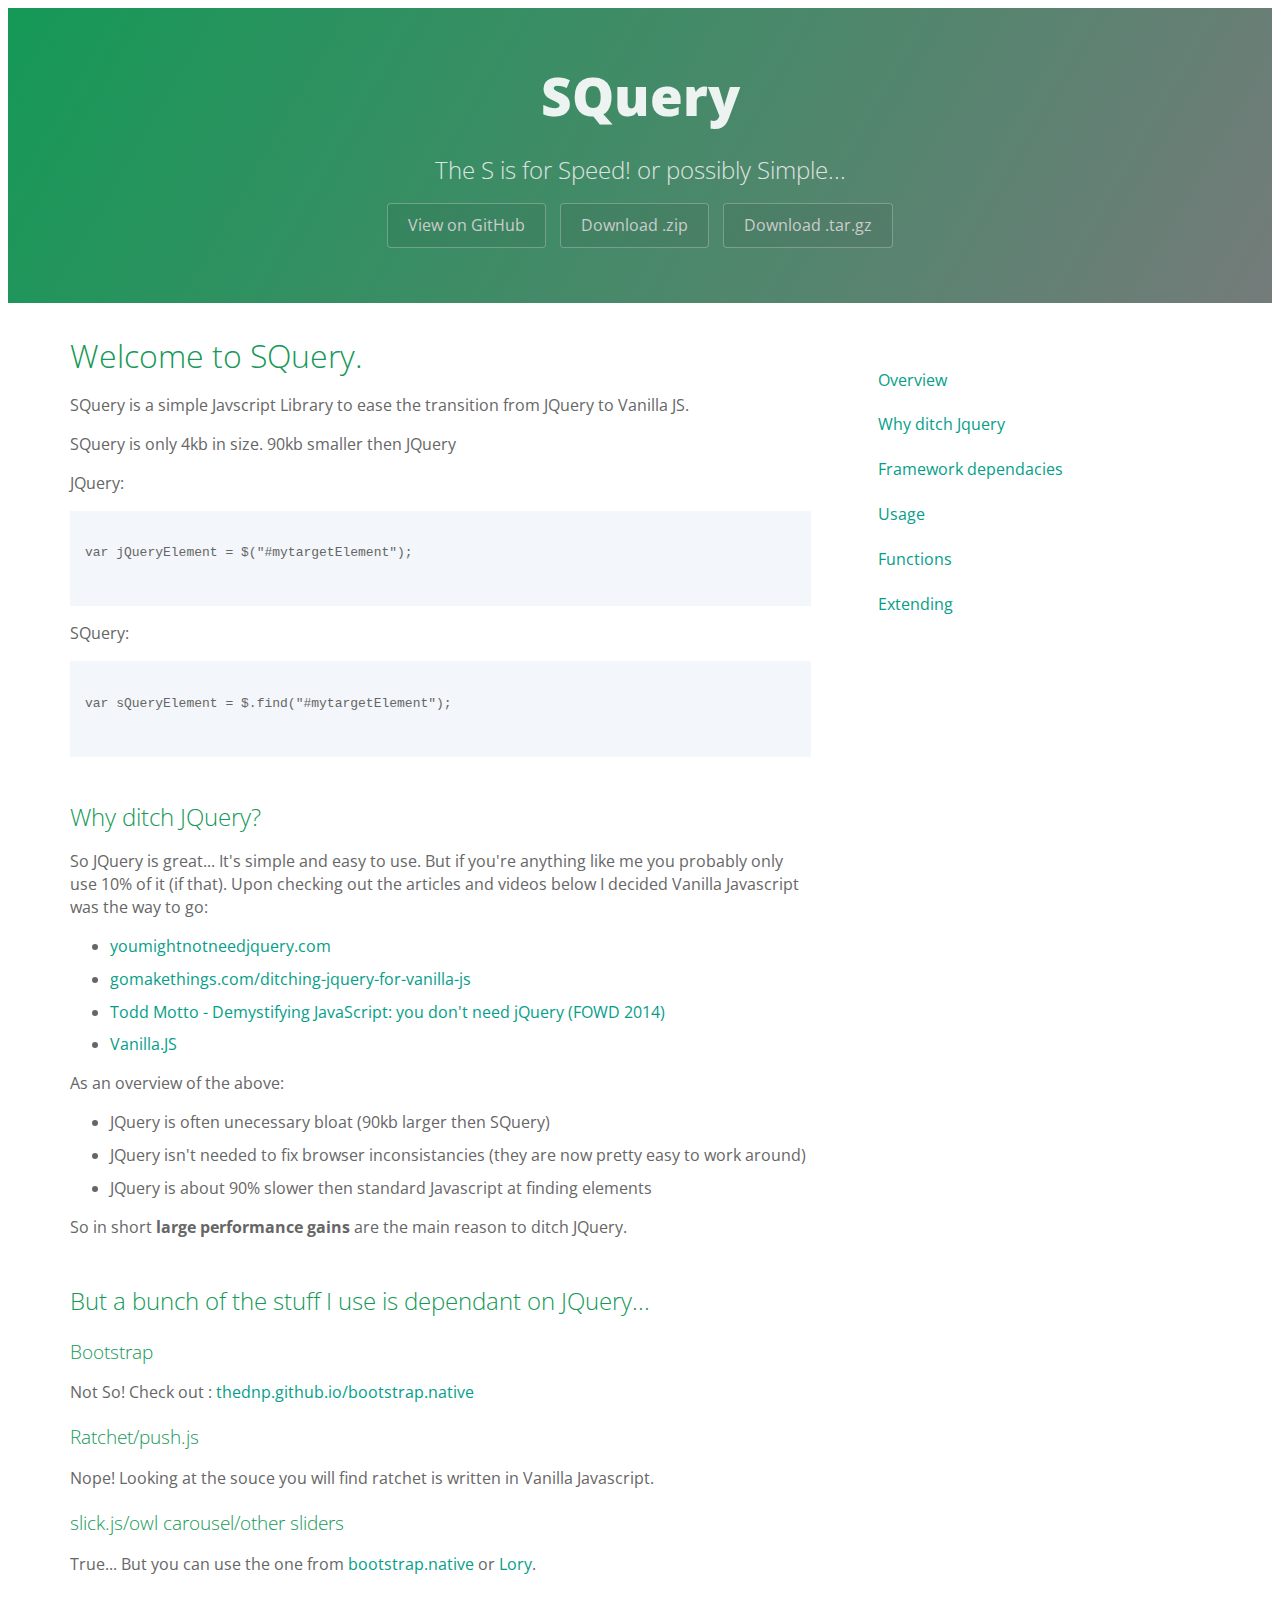
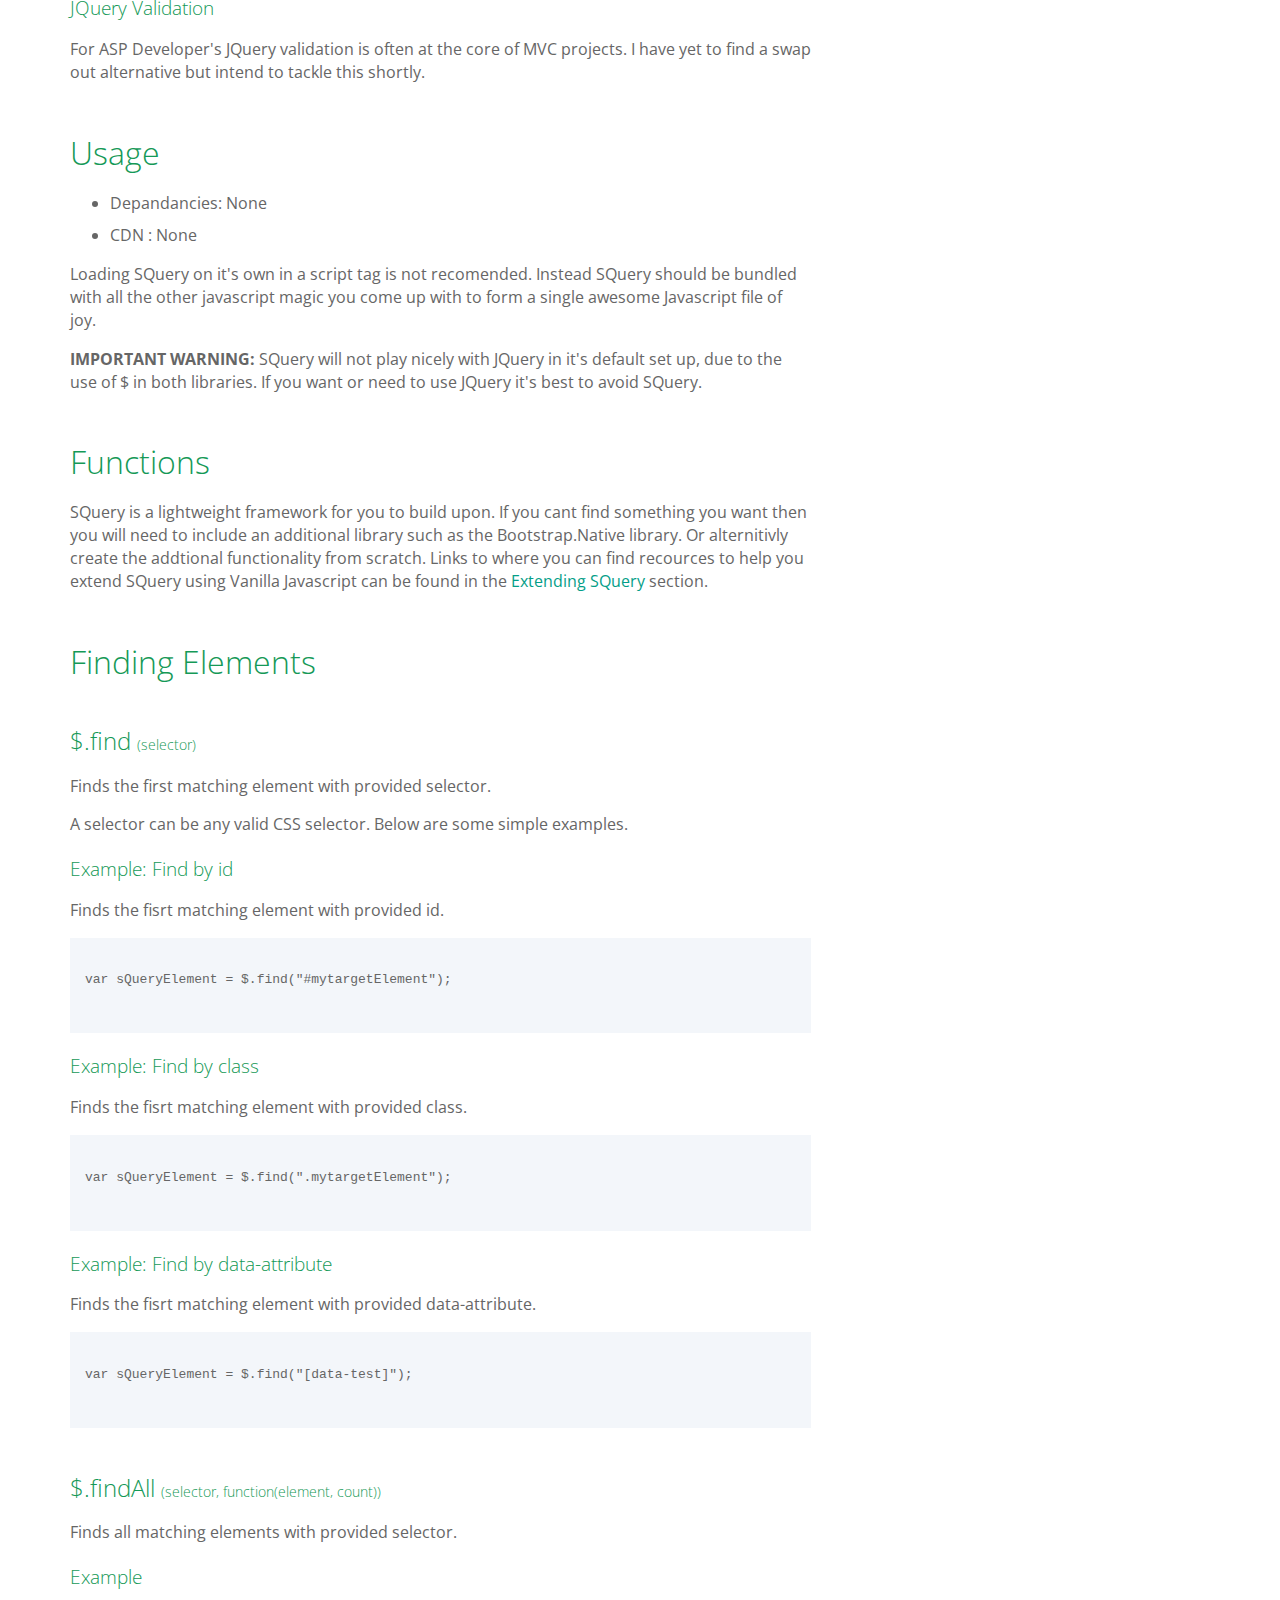
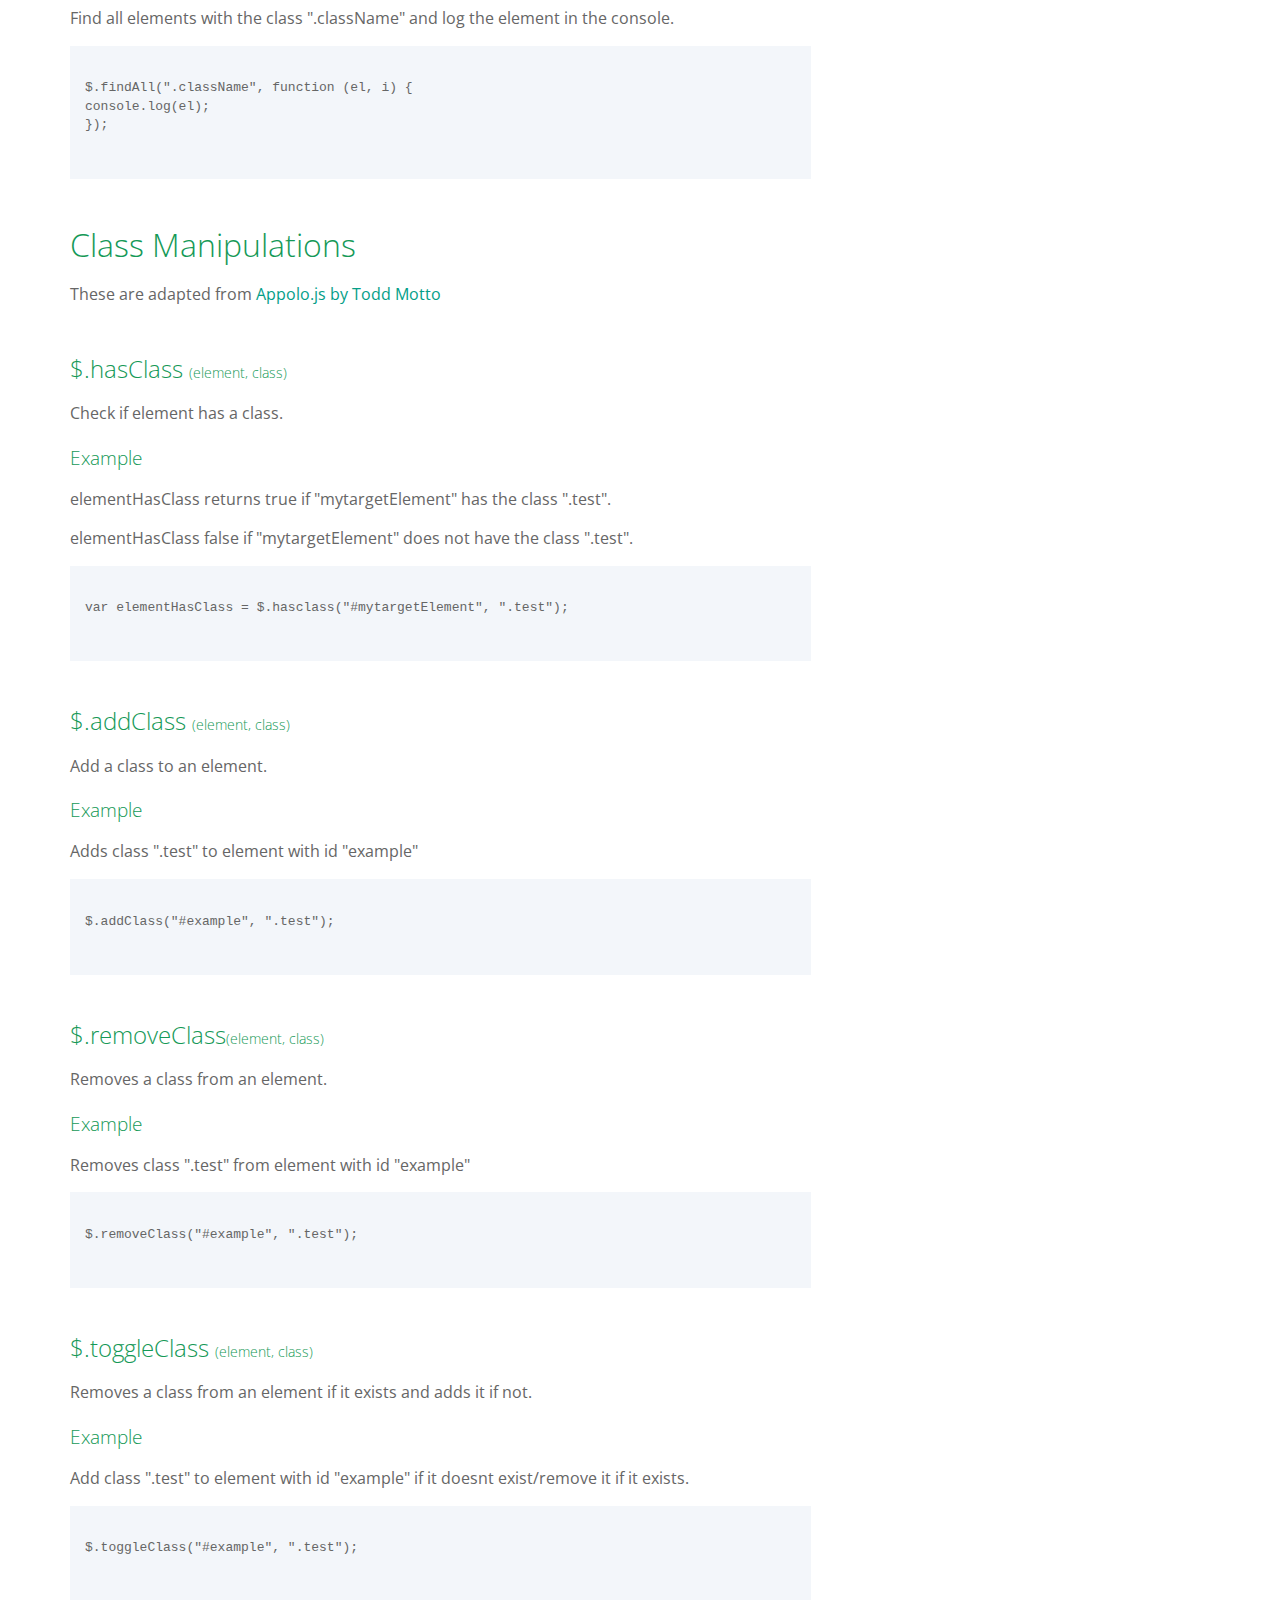
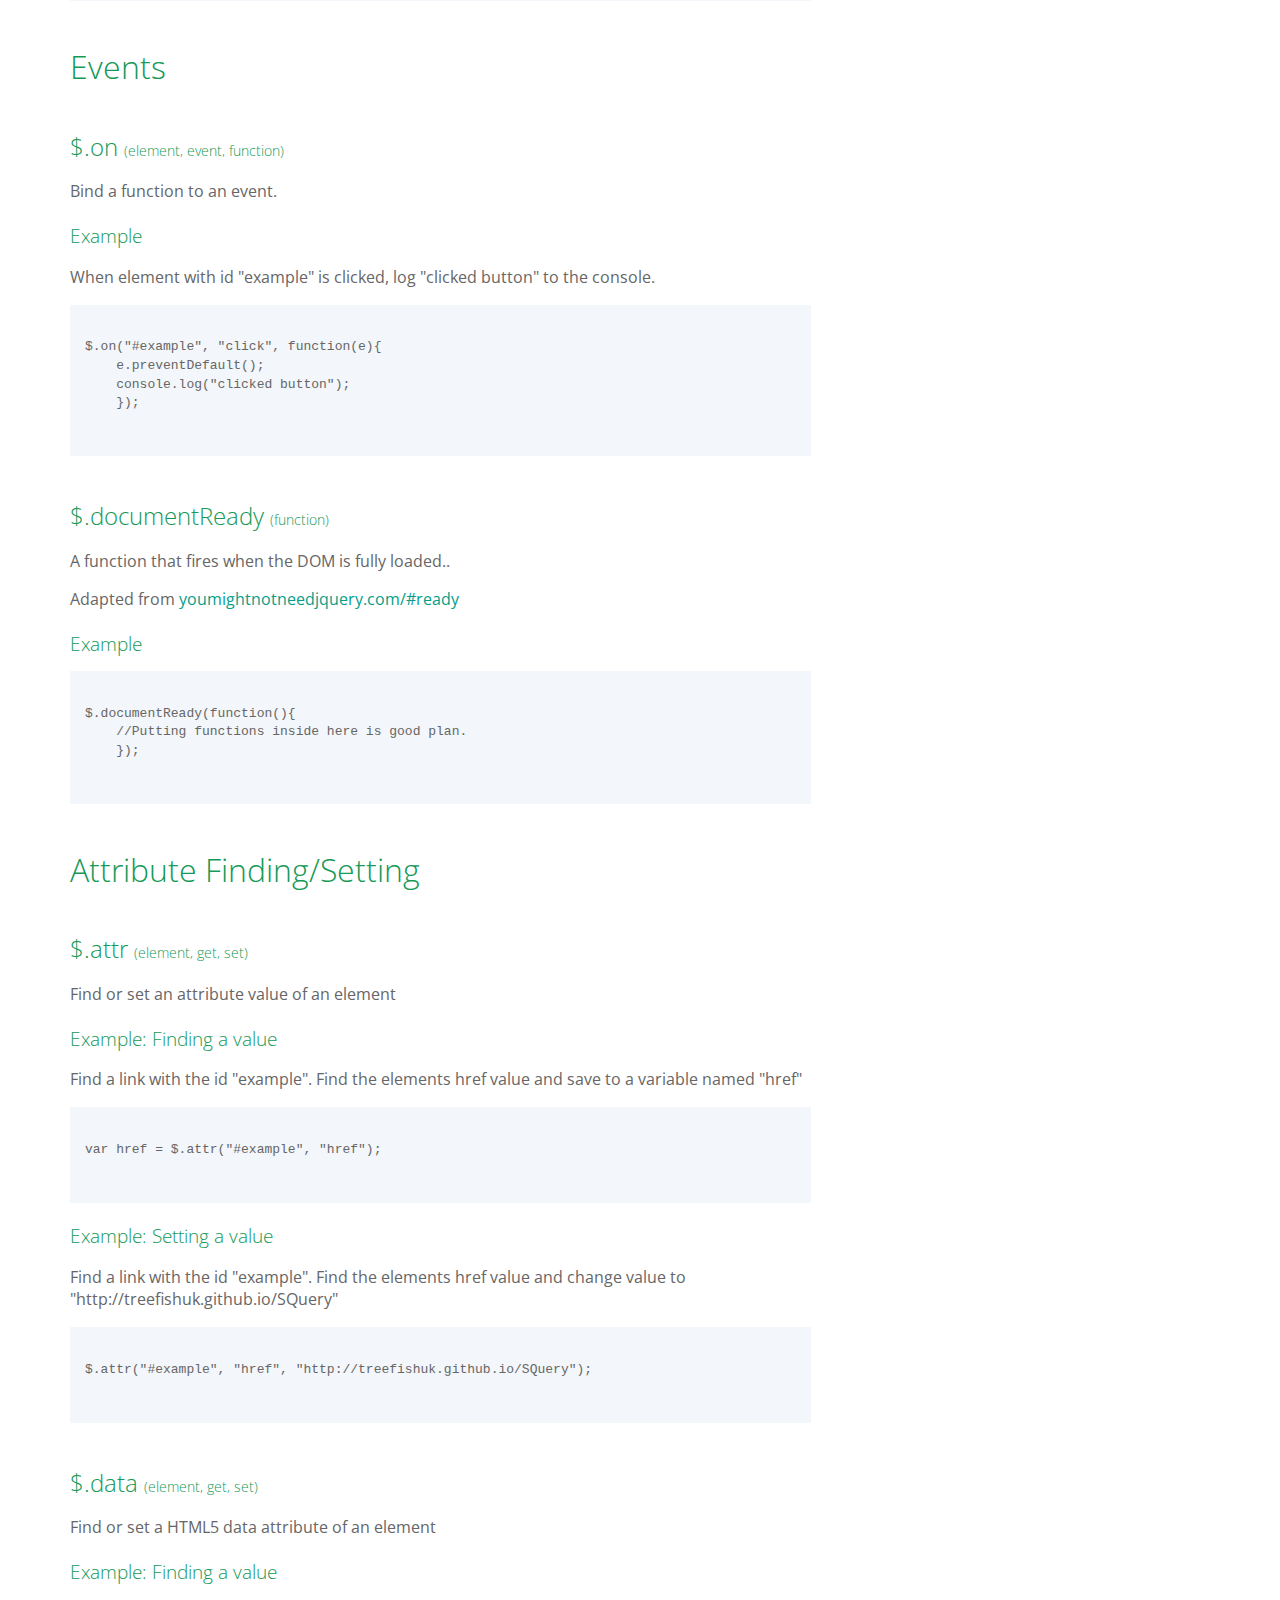
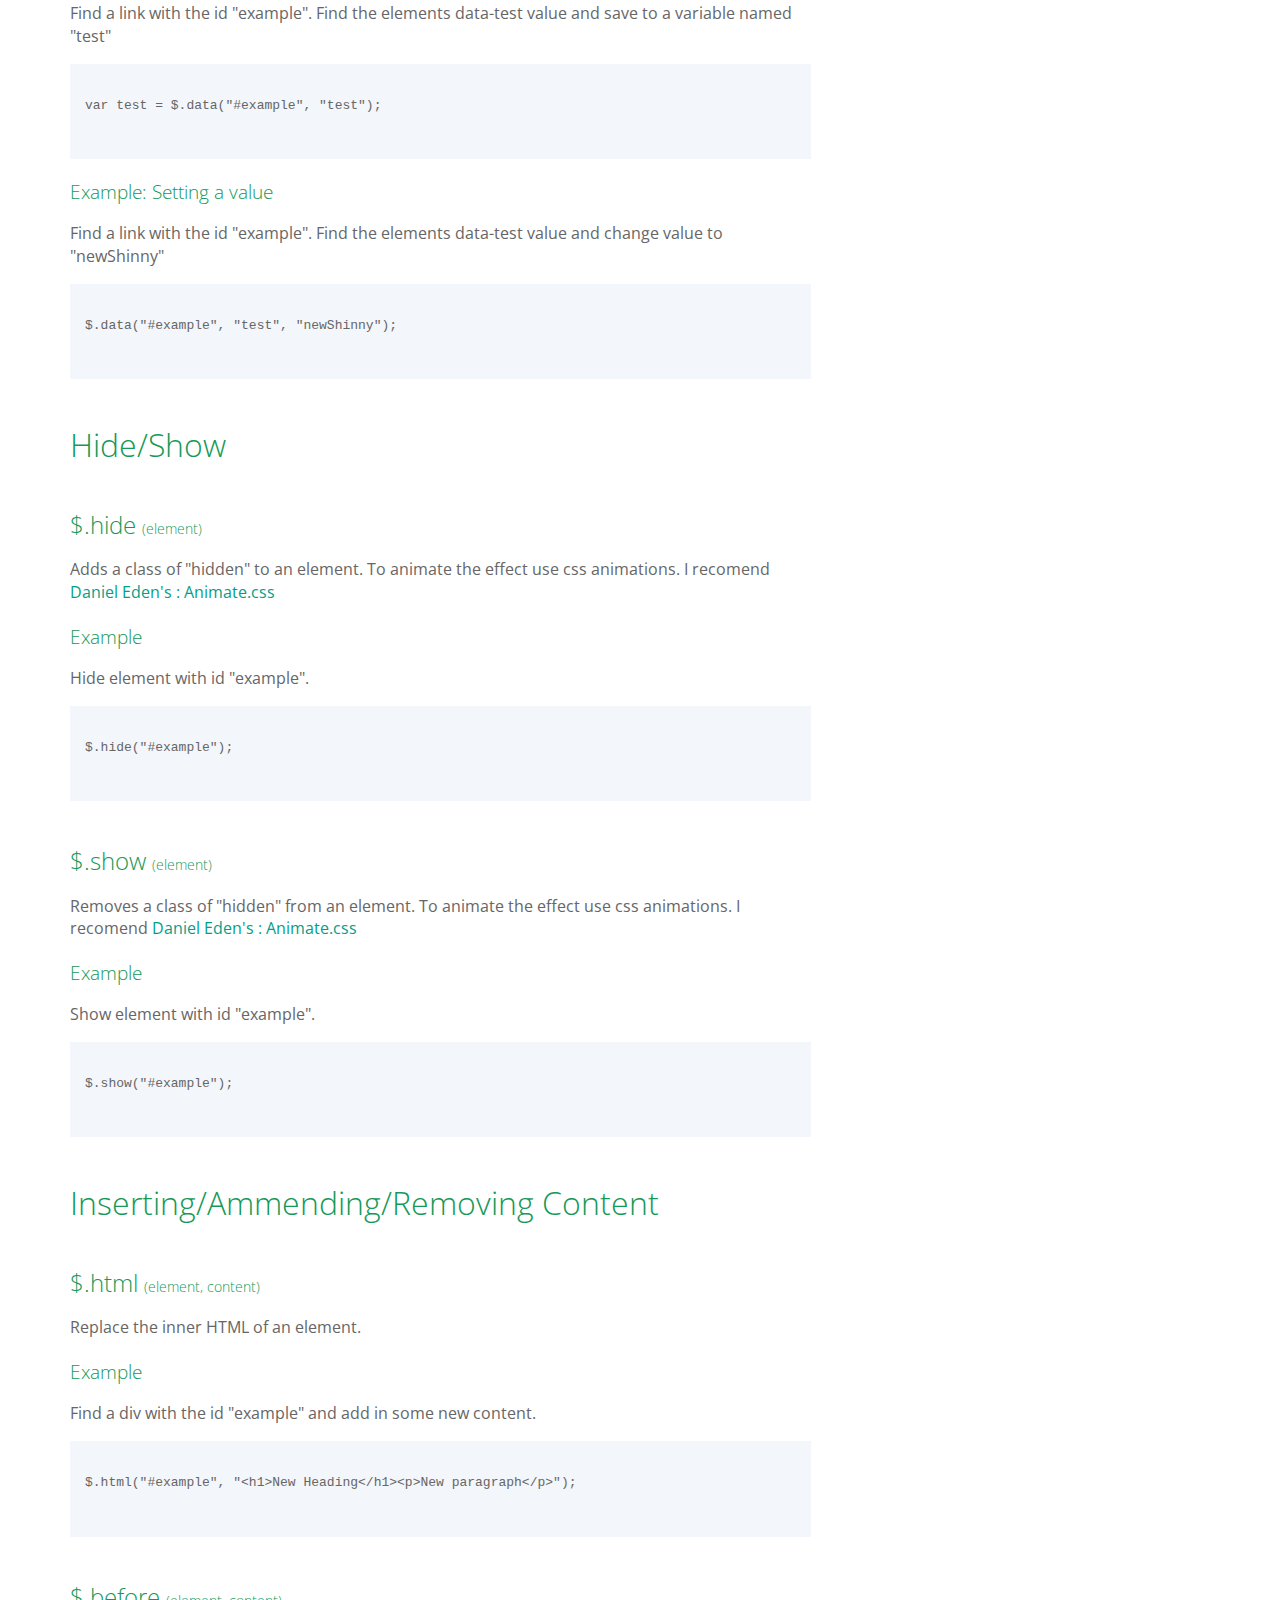
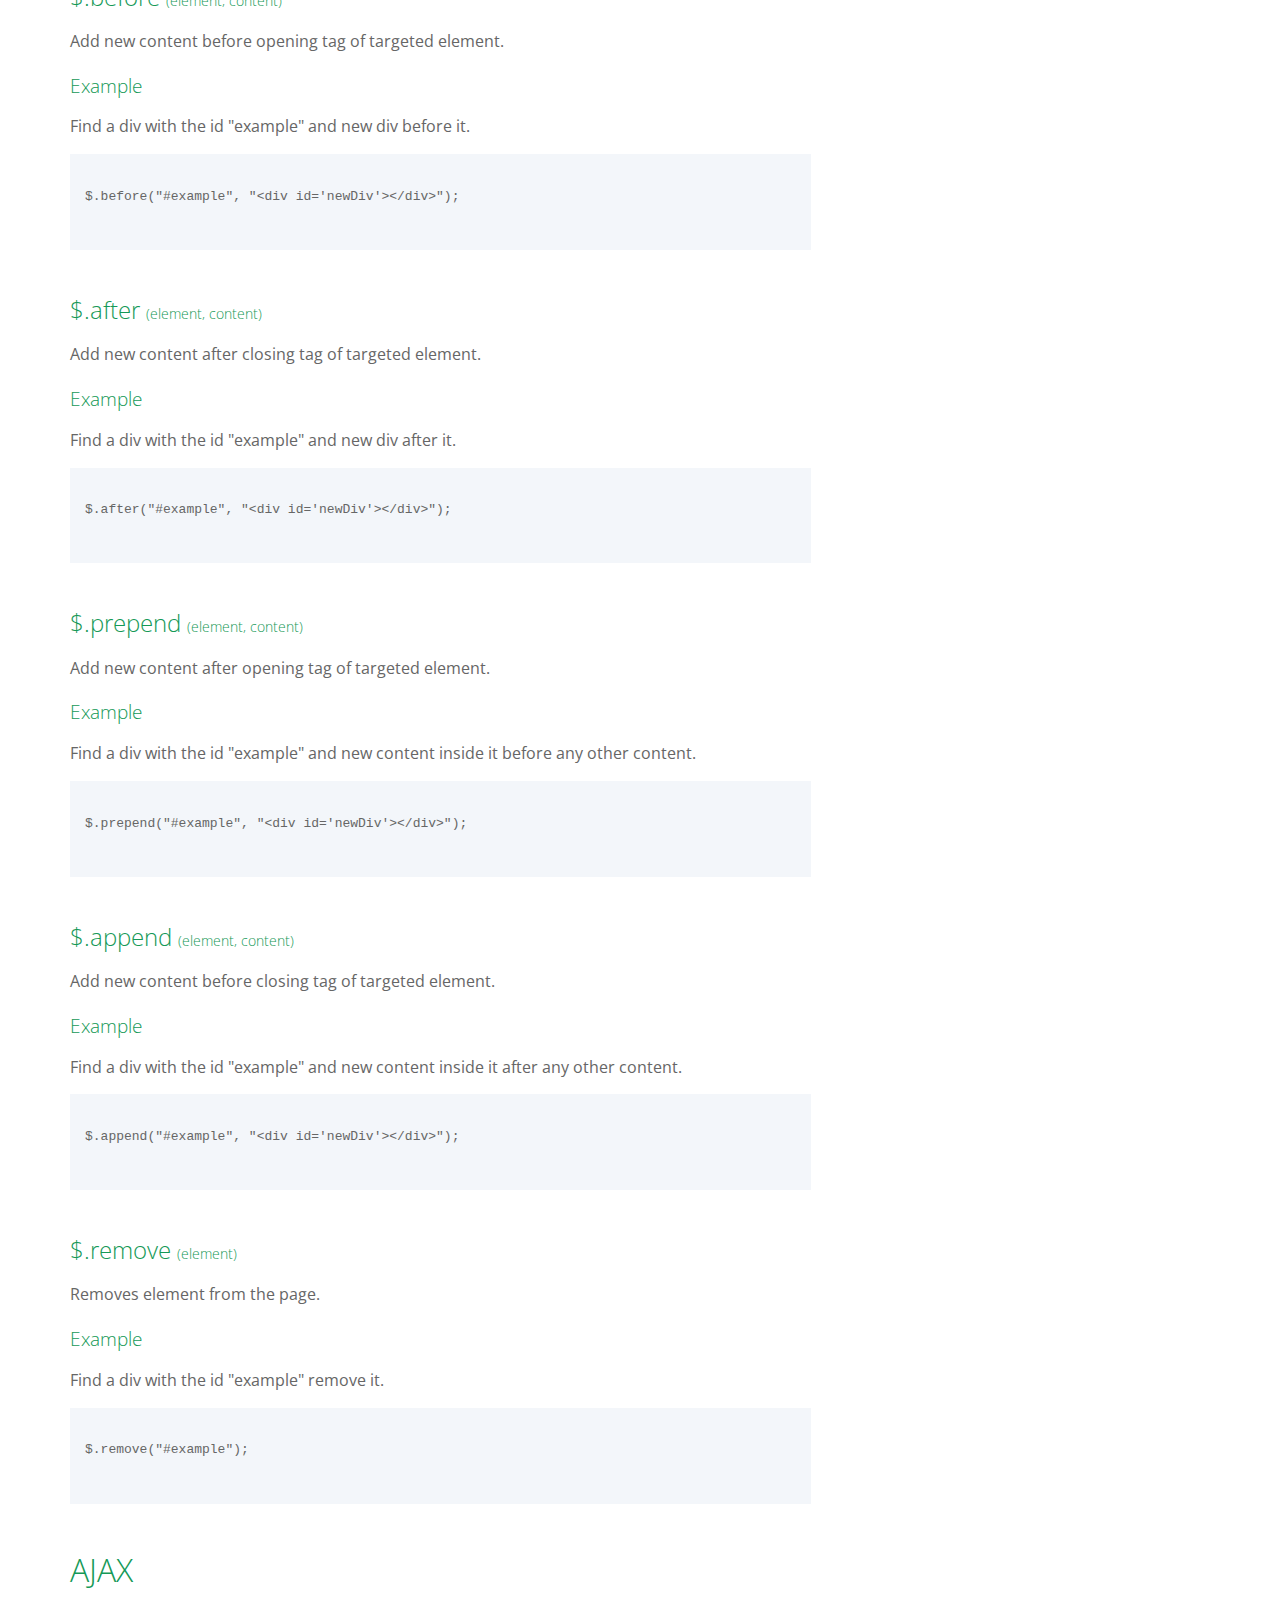
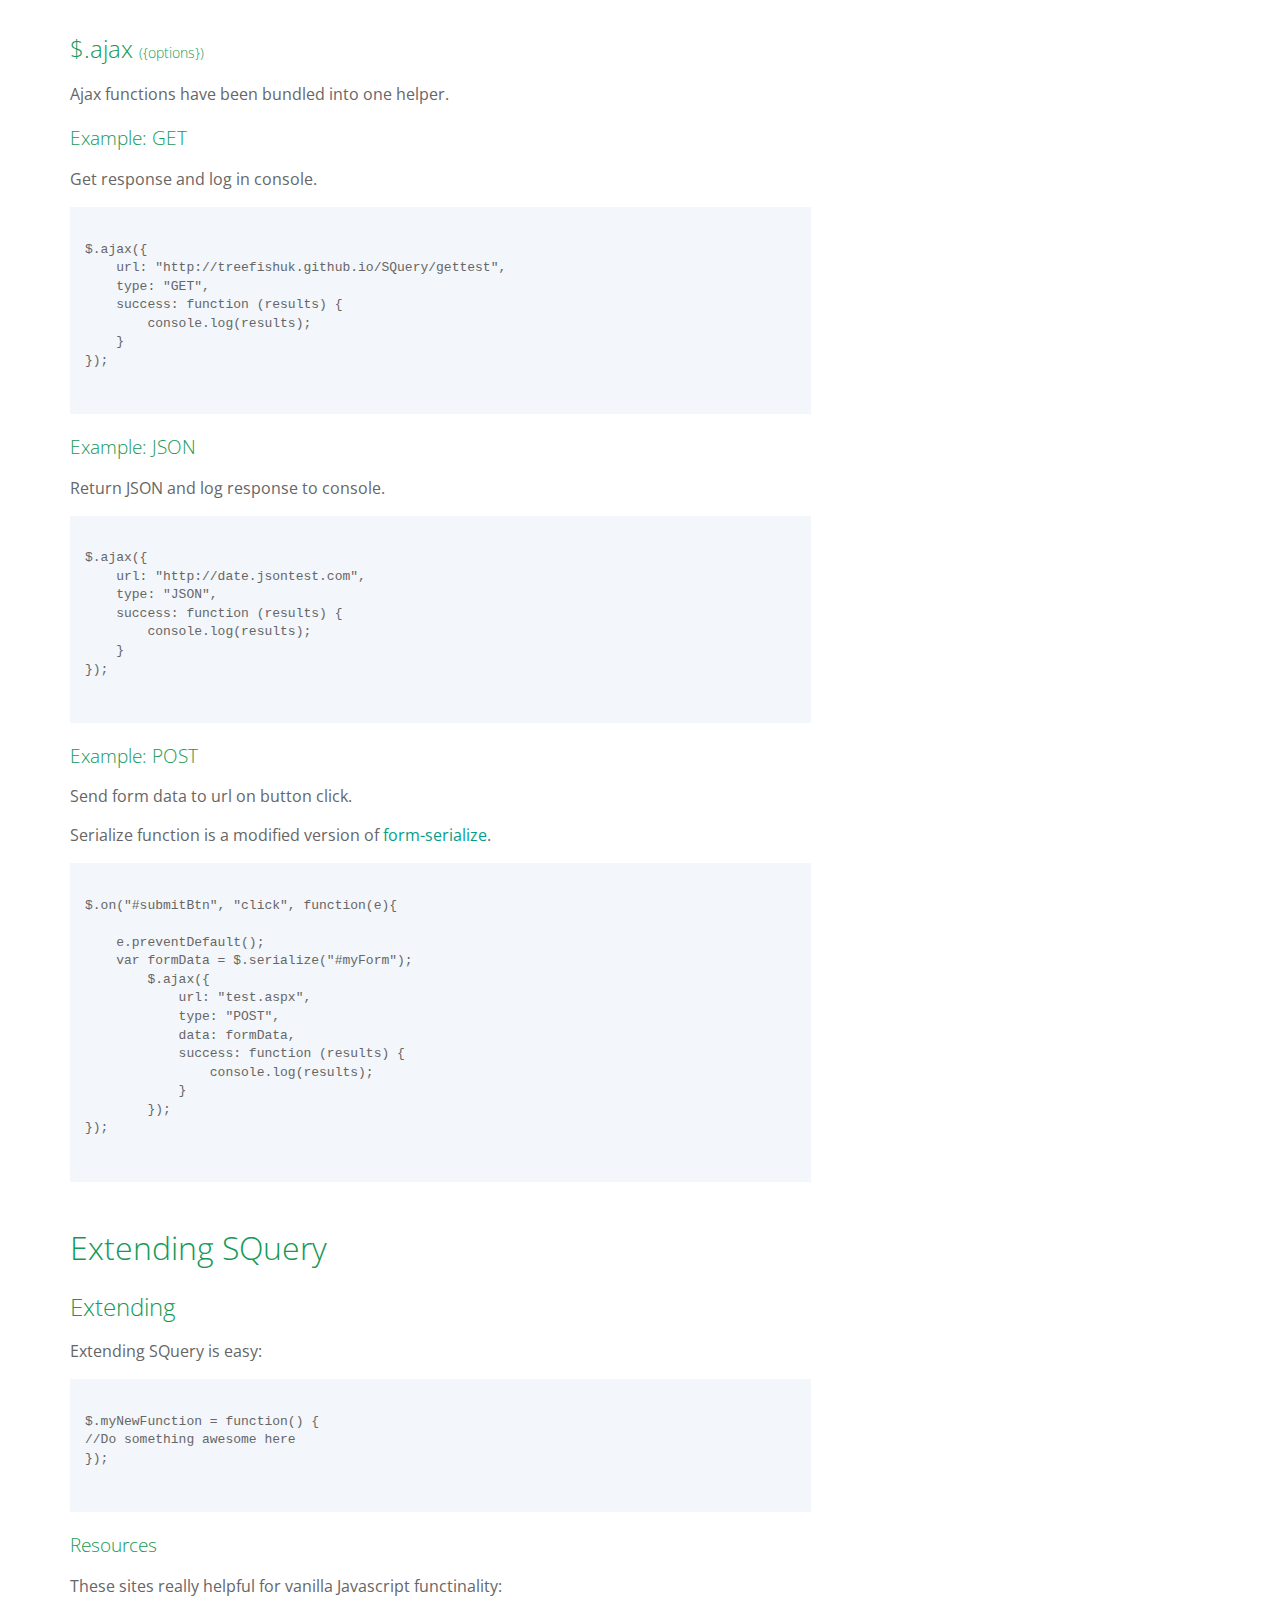
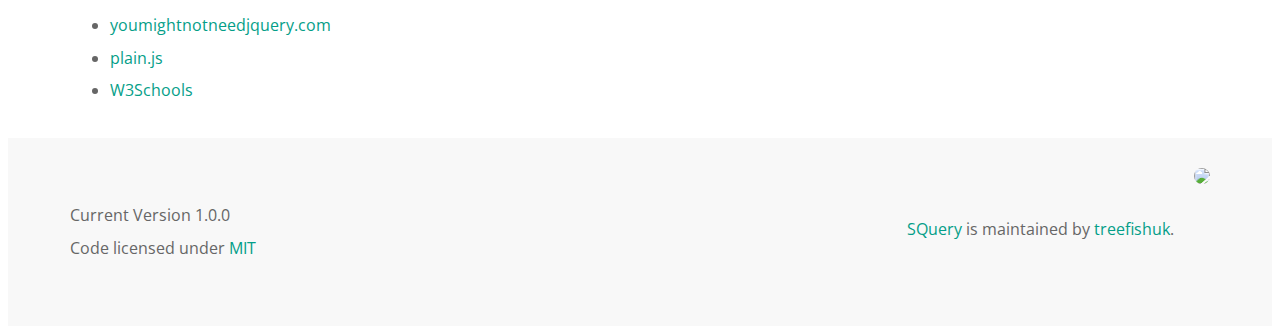
==== commit 97422fe8: "Whopps now its done" ====
--- a/index.html
+++ b/index.html
@@ -675,10 +675,8 @@
                 <div class="footerInfo">
 
                     <ul>
+                        <li>Current Version 1.0.0</li>
                         <li>Code licensed under <a href="https://github.com/treefishuk/SQuery/blob/master/LICENSE">MIT</a></li>
-                        <li></li>
-                        <li></li>
-                        <li></li>
                     </ul>
 
                 </div>
--- a/stylesheets/stylesheet.css
+++ b/stylesheets/stylesheet.css
@@ -342,4 +342,15 @@
         float: right;
     padding: 50px 20px;
 
+}
+
+.footerInfo{
+
+    float: left;
+}
+
+.footerInfo ul{
+
+    list-style: none;
+    padding: 10px 0;
 }